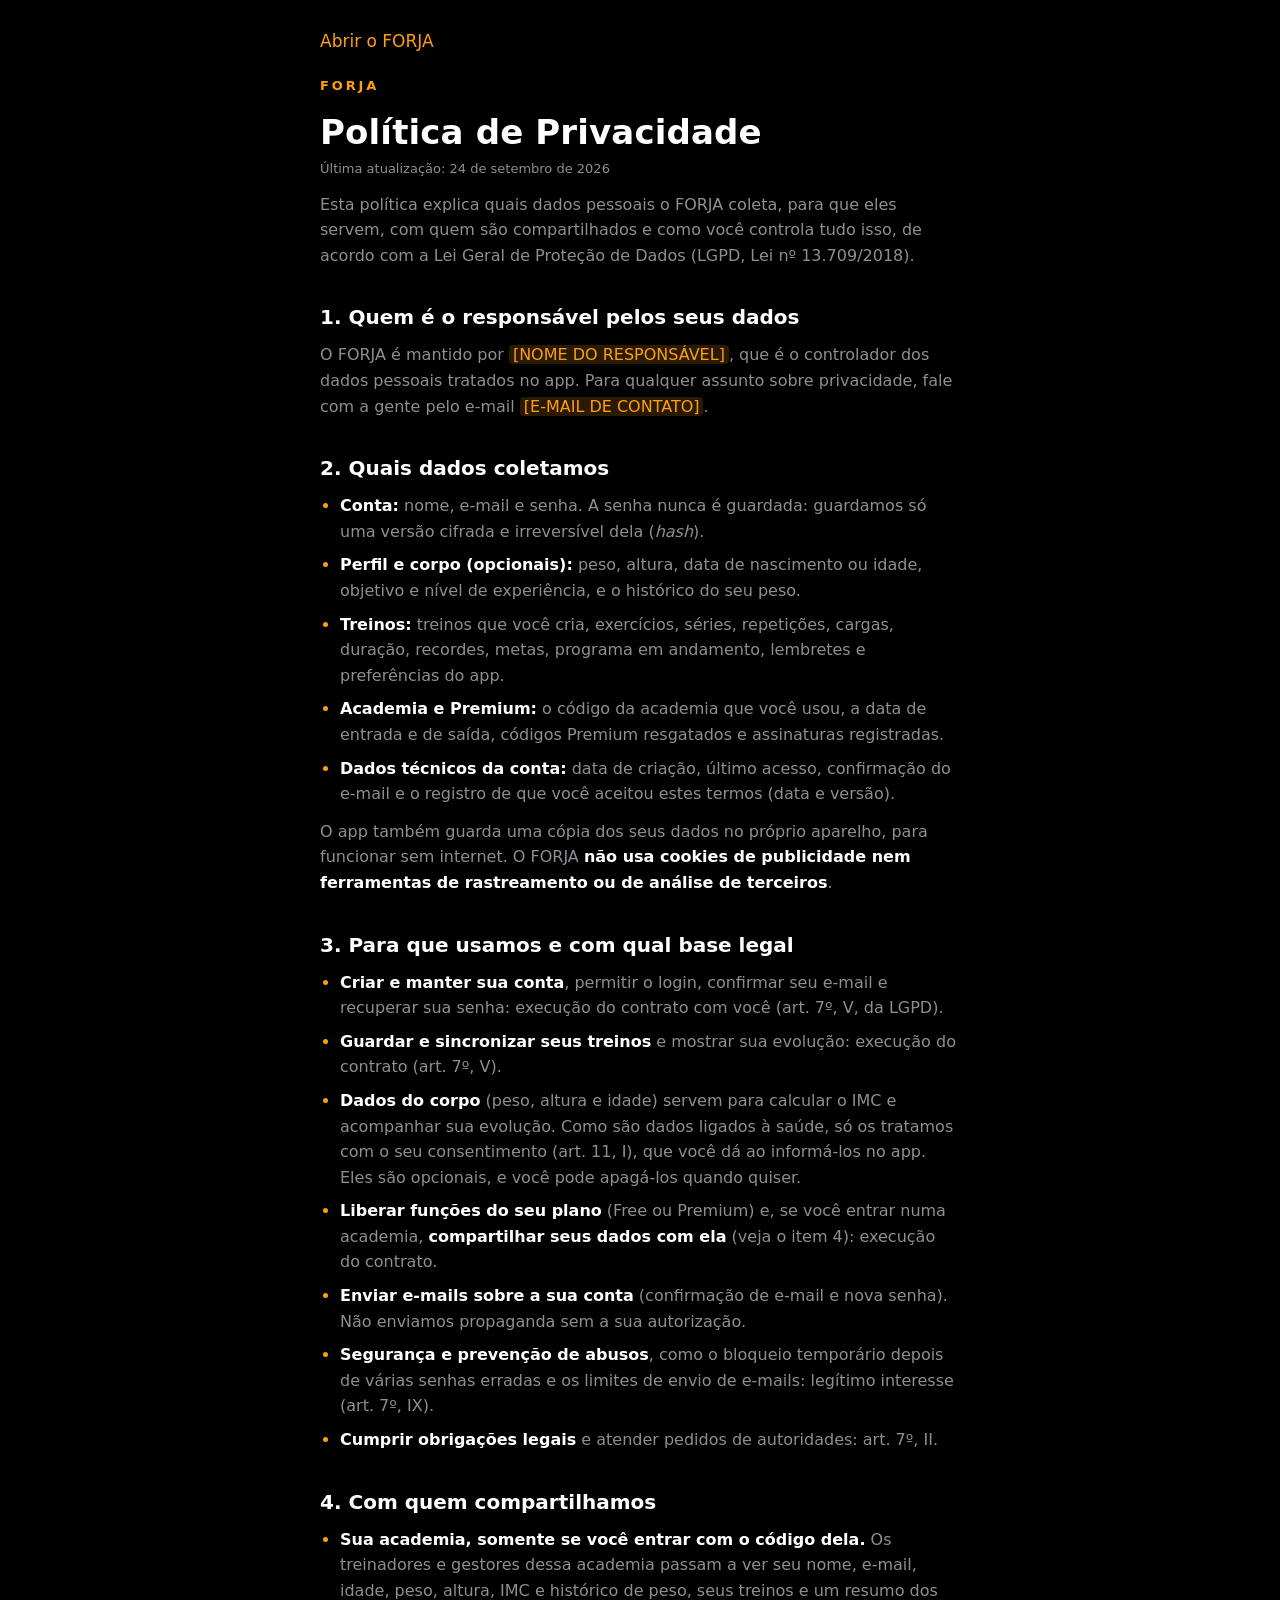
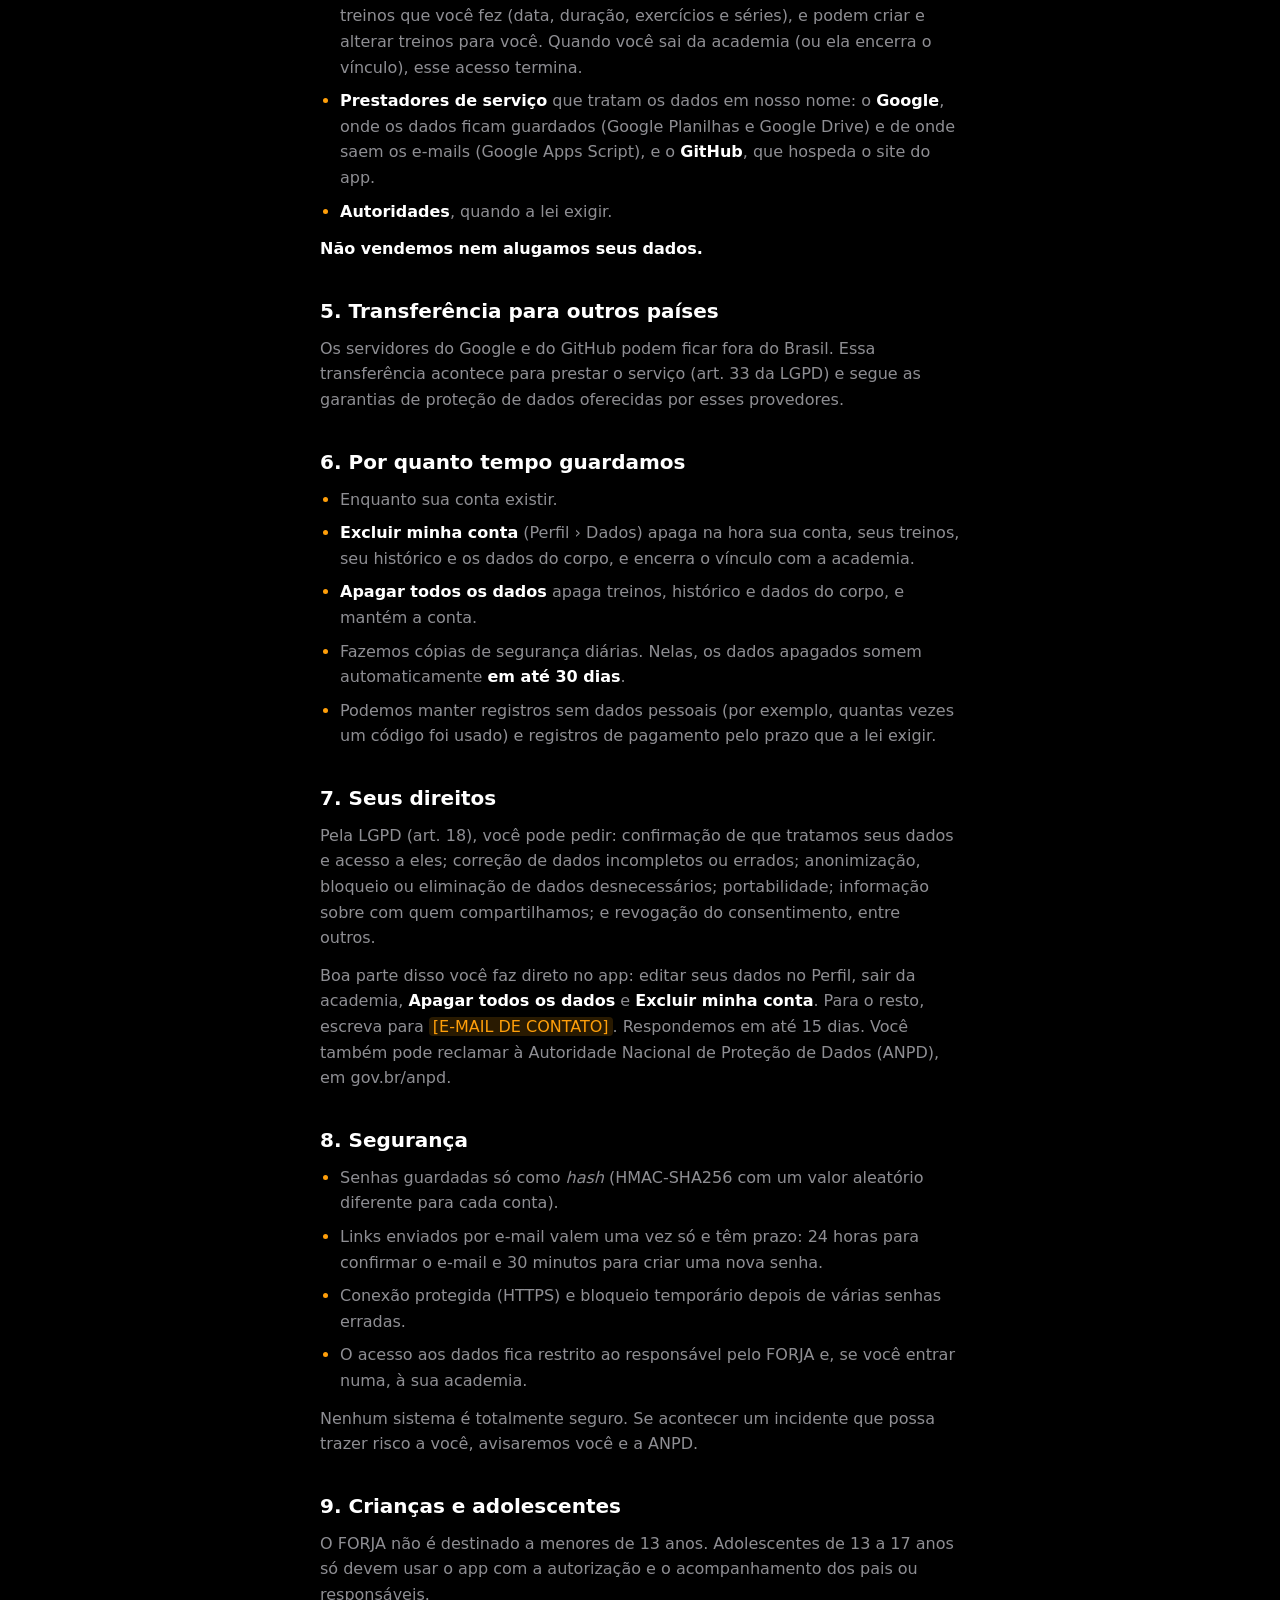
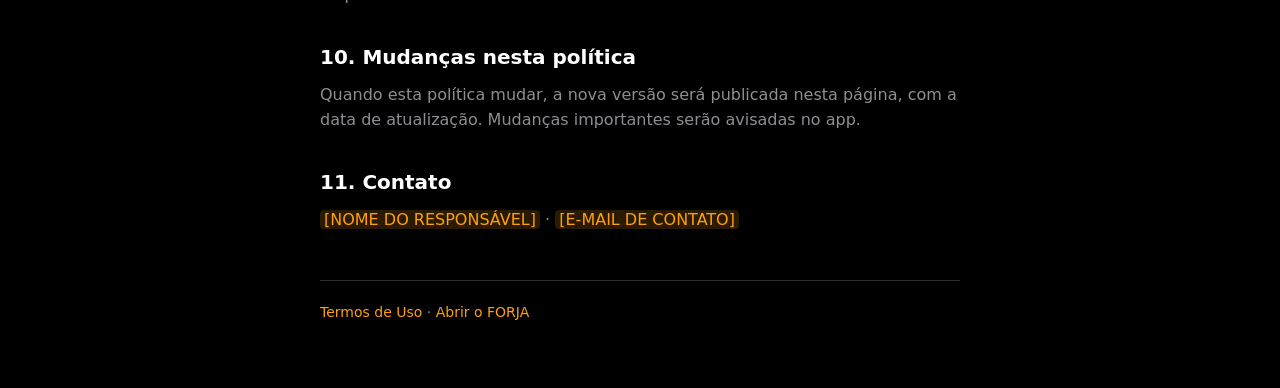
==== privacidade.html @ 76719e2d "LGPD: aceite dos termos, trocar senha, excluir conta e páginas legais Backend (Code.gs, SCHEMA_VERSI" ====
<!doctype html>
<html lang="pt-BR" data-theme="dark">
<head>
  <meta charset="utf-8">
  <meta name="viewport" content="width=device-width, initial-scale=1, viewport-fit=cover">
  <meta name="theme-color" content="#000000">
  <meta name="color-scheme" content="dark light">
  <meta name="description" content="Como o FORJA trata os seus dados pessoais.">
  <title>Política de Privacidade · FORJA</title>
  <link rel="icon" href="assets/icons/icon.svg" type="image/svg+xml">
  <!-- Mesmo tema do app (escuro, claro ou do sistema) -->
  <script>
    (function () {
      try {
        var sess = JSON.parse(localStorage.getItem('forja.session') || 'null');
        var key = sess && sess.user ? 'forja.u.' + sess.user.id + '.settings' : 'forja.settings';
        var t = (JSON.parse(localStorage.getItem(key) || '{}').theme) || 'dark';
        if (t === 'system') t = matchMedia('(prefers-color-scheme: light)').matches ? 'light' : 'dark';
        document.documentElement.setAttribute('data-theme', t);
      } catch (e) {}
    })();
  </script>
  <link rel="stylesheet" href="css/style.css?v=20260924c">
  <link rel="stylesheet" href="css/base.css?v=20260924c">
</head>
<body>
  <main class="legal">
    <a class="legal-back" href="./">Abrir o FORJA</a>
    <p class="wordmark t-accent mt-10">FORJA</p>
    <h1 class="t-large-title mt-4">Política de Privacidade</h1>
    <p class="legal-date">Última atualização: 24 de setembro de 2026</p>

    <p>Esta política explica quais dados pessoais o FORJA coleta, para que eles servem, com quem são compartilhados e como você controla tudo isso, de acordo com a Lei Geral de Proteção de Dados (LGPD, Lei nº 13.709/2018).</p>

    <h2>1. Quem é o responsável pelos seus dados</h2>
    <p>O FORJA é mantido por <mark class="legal-todo">[NOME DO RESPONSÁVEL]</mark>, que é o controlador dos dados pessoais tratados no app. Para qualquer assunto sobre privacidade, fale com a gente pelo e-mail <mark class="legal-todo">[E-MAIL DE CONTATO]</mark>.</p>

    <h2>2. Quais dados coletamos</h2>
    <ul>
      <li><b>Conta:</b> nome, e-mail e senha. A senha nunca é guardada: guardamos só uma versão cifrada e irreversível dela (<i>hash</i>).</li>
      <li><b>Perfil e corpo (opcionais):</b> peso, altura, data de nascimento ou idade, objetivo e nível de experiência, e o histórico do seu peso.</li>
      <li><b>Treinos:</b> treinos que você cria, exercícios, séries, repetições, cargas, duração, recordes, metas, programa em andamento, lembretes e preferências do app.</li>
      <li><b>Academia e Premium:</b> o código da academia que você usou, a data de entrada e de saída, códigos Premium resgatados e assinaturas registradas.</li>
      <li><b>Dados técnicos da conta:</b> data de criação, último acesso, confirmação do e-mail e o registro de que você aceitou estes termos (data e versão).</li>
    </ul>
    <p>O app também guarda uma cópia dos seus dados no próprio aparelho, para funcionar sem internet. O FORJA <b>não usa cookies de publicidade nem ferramentas de rastreamento ou de análise de terceiros</b>.</p>

    <h2>3. Para que usamos e com qual base legal</h2>
    <ul>
      <li><b>Criar e manter sua conta</b>, permitir o login, confirmar seu e-mail e recuperar sua senha: execução do contrato com você (art. 7º, V, da LGPD).</li>
      <li><b>Guardar e sincronizar seus treinos</b> e mostrar sua evolução: execução do contrato (art. 7º, V).</li>
      <li><b>Dados do corpo</b> (peso, altura e idade) servem para calcular o IMC e acompanhar sua evolução. Como são dados ligados à saúde, só os tratamos com o seu consentimento (art. 11, I), que você dá ao informá-los no app. Eles são opcionais, e você pode apagá-los quando quiser.</li>
      <li><b>Liberar funções do seu plano</b> (Free ou Premium) e, se você entrar numa academia, <b>compartilhar seus dados com ela</b> (veja o item 4): execução do contrato.</li>
      <li><b>Enviar e-mails sobre a sua conta</b> (confirmação de e-mail e nova senha). Não enviamos propaganda sem a sua autorização.</li>
      <li><b>Segurança e prevenção de abusos</b>, como o bloqueio temporário depois de várias senhas erradas e os limites de envio de e-mails: legítimo interesse (art. 7º, IX).</li>
      <li><b>Cumprir obrigações legais</b> e atender pedidos de autoridades: art. 7º, II.</li>
    </ul>

    <h2>4. Com quem compartilhamos</h2>
    <ul>
      <li><b>Sua academia, somente se você entrar com o código dela.</b> Os treinadores e gestores dessa academia passam a ver seu nome, e-mail, idade, peso, altura, IMC e histórico de peso, seus treinos e um resumo dos treinos que você fez (data, duração, exercícios e séries), e podem criar e alterar treinos para você. Quando você sai da academia (ou ela encerra o vínculo), esse acesso termina.</li>
      <li><b>Prestadores de serviço</b> que tratam os dados em nosso nome: o <b>Google</b>, onde os dados ficam guardados (Google Planilhas e Google Drive) e de onde saem os e-mails (Google Apps Script), e o <b>GitHub</b>, que hospeda o site do app.</li>
      <li><b>Autoridades</b>, quando a lei exigir.</li>
    </ul>
    <p><b>Não vendemos nem alugamos seus dados.</b></p>

    <h2>5. Transferência para outros países</h2>
    <p>Os servidores do Google e do GitHub podem ficar fora do Brasil. Essa transferência acontece para prestar o serviço (art. 33 da LGPD) e segue as garantias de proteção de dados oferecidas por esses provedores.</p>

    <h2>6. Por quanto tempo guardamos</h2>
    <ul>
      <li>Enquanto sua conta existir.</li>
      <li><b>Excluir minha conta</b> (Perfil › Dados) apaga na hora sua conta, seus treinos, seu histórico e os dados do corpo, e encerra o vínculo com a academia.</li>
      <li><b>Apagar todos os dados</b> apaga treinos, histórico e dados do corpo, e mantém a conta.</li>
      <li>Fazemos cópias de segurança diárias. Nelas, os dados apagados somem automaticamente <b>em até 30 dias</b>.</li>
      <li>Podemos manter registros sem dados pessoais (por exemplo, quantas vezes um código foi usado) e registros de pagamento pelo prazo que a lei exigir.</li>
    </ul>

    <h2>7. Seus direitos</h2>
    <p>Pela LGPD (art. 18), você pode pedir: confirmação de que tratamos seus dados e acesso a eles; correção de dados incompletos ou errados; anonimização, bloqueio ou eliminação de dados desnecessários; portabilidade; informação sobre com quem compartilhamos; e revogação do consentimento, entre outros.</p>
    <p>Boa parte disso você faz direto no app: editar seus dados no Perfil, sair da academia, <b>Apagar todos os dados</b> e <b>Excluir minha conta</b>. Para o resto, escreva para <mark class="legal-todo">[E-MAIL DE CONTATO]</mark>. Respondemos em até 15 dias. Você também pode reclamar à Autoridade Nacional de Proteção de Dados (ANPD), em gov.br/anpd.</p>

    <h2>8. Segurança</h2>
    <ul>
      <li>Senhas guardadas só como <i>hash</i> (HMAC-SHA256 com um valor aleatório diferente para cada conta).</li>
      <li>Links enviados por e-mail valem uma vez só e têm prazo: 24 horas para confirmar o e-mail e 30 minutos para criar uma nova senha.</li>
      <li>Conexão protegida (HTTPS) e bloqueio temporário depois de várias senhas erradas.</li>
      <li>O acesso aos dados fica restrito ao responsável pelo FORJA e, se você entrar numa, à sua academia.</li>
    </ul>
    <p>Nenhum sistema é totalmente seguro. Se acontecer um incidente que possa trazer risco a você, avisaremos você e a ANPD.</p>

    <h2>9. Crianças e adolescentes</h2>
    <p>O FORJA não é destinado a menores de 13 anos. Adolescentes de 13 a 17 anos só devem usar o app com a autorização e o acompanhamento dos pais ou responsáveis.</p>

    <h2>10. Mudanças nesta política</h2>
    <p>Quando esta política mudar, a nova versão será publicada nesta página, com a data de atualização. Mudanças importantes serão avisadas no app.</p>

    <h2>11. Contato</h2>
    <p><mark class="legal-todo">[NOME DO RESPONSÁVEL]</mark> · <mark class="legal-todo">[E-MAIL DE CONTATO]</mark></p>

    <p class="legal-foot"><a href="termos.html">Termos de Uso</a> · <a href="./">Abrir o FORJA</a></p>
  </main>
</body>
</html>
---- css/style.css ----
/* ==========================================================================
   FORJA — Design System
   Tokens · Tipografia · Componentes · Movimento
   ========================================================================== */

/* ---------- Tokens ---------- */
:root {
  --font: -apple-system, BlinkMacSystemFont, "SF Pro Text", "SF Pro Display", "Segoe UI Variable Text", "Segoe UI", Roboto, Inter, system-ui, sans-serif;
  --font-rounded: ui-rounded, "SF Pro Rounded", -apple-system, BlinkMacSystemFont, "Segoe UI Variable Display", "Segoe UI", Roboto, system-ui, sans-serif;

  --ease-out: cubic-bezier(.22, 1, .36, 1);
  --ease-sheet: cubic-bezier(.32, .72, 0, 1);
  --dur-1: 150ms;
  --dur-2: 200ms;
  --dur-3: 300ms;

  --r-xl: 28px;
  --r-lg: 22px;
  --r-md: 16px;
  --r-sm: 12px;

  --safe-top: env(safe-area-inset-top, 0px);
  --safe-bottom: env(safe-area-inset-bottom, 0px);
  --safe-left: env(safe-area-inset-left, 0px);
  --safe-right: env(safe-area-inset-right, 0px);

  --gutter: 20px;
  --app-w: 520px;
  --tab-h: 58px;
  --top-h: 48px;
}

:root,
[data-theme="dark"] {
  /* Cores do sistema iOS (modo escuro, fundo agrupado) */
  --bg: #000000;
  --surface: #1C1C1E;
  --surface-2: #2C2C2E;
  --surface-3: #3A3A3C;
  --text: #FFFFFF;
  --text-2: #8E8E93;
  --text-3: #48484A;
  --sep: rgba(84, 84, 88, 0.55);
  --hairline: rgba(255, 255, 255, 0.07);
  --fill: rgba(118, 118, 128, 0.24);
  --fill-2: rgba(118, 118, 128, 0.18);

  --accent: #FF9F0A;             /* systemOrange */
  --chart: #FF9F0A;
  --accent-soft: rgba(255, 159, 10, 0.16);
  --accent-glow: rgba(255, 159, 10, 0.24);
  --on-accent: #000000;

  --glass: rgba(28, 28, 30, 0.62);
  --glass-strong: rgba(36, 36, 38, 0.78);
  --glass-edge: rgba(255, 255, 255, 0.14);
  --glass-shine: rgba(255, 255, 255, 0.10);
  --sheet-bg: #1C1C1E;
  --sheet-fill: #2C2C2E;
  --backdrop: rgba(0, 0, 0, 0.48);
  --shadow-card: none;
  --shadow-float: 0 12px 36px rgba(0, 0, 0, 0.55);
  --thumb: #636366;
  --seg-thumb: #636366;

  --danger: #FF453A;
  --success: #30D158;
  --blue: #0A84FF; --green: #30D158; --red: #FF453A; --purple: #BF5AF2; --pink: #FF375F;
  --indigo: #5E5CE6; --teal: #40C8E0; --yellow: #FFD60A; --gray: #8E8E93; --orange: #FF9F0A;
  color-scheme: dark;
}

[data-theme="light"] {
  /* Cores do sistema iOS (modo claro, fundo agrupado) */
  --bg: #F2F2F7;
  --surface: #FFFFFF;
  --surface-2: #EEEEF0;
  --surface-3: #E3E3E8;
  --text: #000000;
  --text-2: #6D6D72;
  --text-3: #C4C4C7;
  --sep: rgba(60, 60, 67, 0.2);
  --hairline: rgba(0, 0, 0, 0.05);
  --fill: rgba(118, 118, 128, 0.12);
  --fill-2: rgba(118, 118, 128, 0.08);

  --accent: #BF5A00;             /* laranja do iOS, escurecido para ler bem sobre branco */
  --chart: #E06B00;
  --accent-soft: rgba(255, 149, 0, 0.13);
  --accent-glow: rgba(255, 149, 0, 0.22);
  --on-accent: #FFFFFF;

  --glass: rgba(255, 255, 255, 0.62);
  --glass-strong: rgba(255, 255, 255, 0.82);
  --glass-edge: rgba(255, 255, 255, 0.7);
  --glass-shine: rgba(255, 255, 255, 0.55);
  --sheet-bg: #F2F2F7;
  --sheet-fill: #FFFFFF;
  --backdrop: rgba(0, 0, 0, 0.22);
  --shadow-card: none;
  --shadow-float: 0 10px 30px rgba(0, 0, 0, 0.12);
  --thumb: #FFFFFF;
  --seg-thumb: #FFFFFF;

  --danger: #FF3B30;
  --success: #34C759;
  --blue: #007AFF; --green: #34C759; --red: #FF3B30; --purple: #AF52DE; --pink: #FF2D55;
  --indigo: #5856D6; --teal: #30B0C7; --yellow: #FFCC00; --gray: #8E8E93; --orange: #FF9500;
  color-scheme: light;
}

/* ---------- Base ---------- */
html {
  background: var(--bg);
  -webkit-text-size-adjust: 100%;
  text-size-adjust: 100%;
}

body {
  margin: 0;
  min-height: 100dvh;
  background: var(--bg);
  color: var(--text);
  font-family: var(--font);
  font-size: 17px;
  line-height: 1.4;
  letter-spacing: -0.01em;
  -webkit-font-smoothing: antialiased;
  -moz-osx-font-smoothing: grayscale;
  -webkit-tap-highlight-color: transparent;
  overscroll-behavior-y: none;
  transition: background-color var(--dur-3) ease, color var(--dur-3) ease;
}

::selection { background: var(--accent-soft); }

.lock-scroll { overflow: hidden; }

button { -webkit-user-select: none; user-select: none; touch-action: manipulation; }

:focus-visible { outline: 2px solid var(--accent); outline-offset: 3px; border-radius: 8px; }

.num { font-variant-numeric: tabular-nums; }

/* ---------- Tipografia ---------- */
.t-display {
  font-size: clamp(56px, 18vw, 76px);
  font-weight: 800;
  letter-spacing: -0.045em;
  line-height: 0.95;
}
.t-large-title {
  font-size: 34px;
  font-weight: 700;
  letter-spacing: -0.03em;
  line-height: 1.08;
}
.t-title {
  font-size: 28px;
  font-weight: 700;
  letter-spacing: -0.025em;
  line-height: 1.12;
}
.t-title-2 {
  font-size: 22px;
  font-weight: 600;
  letter-spacing: -0.02em;
  line-height: 1.2;
}
.t-headline { font-size: 17px; font-weight: 600; letter-spacing: -0.015em; }
.t-body { font-size: 17px; }
.t-sub { font-size: 17px; color: var(--text-2); line-height: 1.45; }
.t-callout { font-size: 15px; color: var(--text-2); line-height: 1.45; }
.t-footnote { font-size: 13px; color: var(--text-2); line-height: 1.4; }
.t-eyebrow {
  font-size: 12px;
  font-weight: 600;
  letter-spacing: 0.09em;
  text-transform: uppercase;
  color: var(--text-2);
}
.t-muted { color: var(--text-2); }
.t-faint { color: var(--text-3); }
.t-accent { color: var(--accent); }

.wordmark {
  font-weight: 800;
  letter-spacing: 0.22em;
  font-size: 13px;
}

/* ---------- Layout do app ---------- */
.app {
  position: relative;
  max-width: var(--app-w);
  margin: 0 auto;
  min-height: 100dvh;
}

/* clip (e não hidden): corta o deslize lateral das transições sem quebrar a navbar sticky */
.view { outline: none; overflow-x: clip; }

.page {
  padding: calc(var(--safe-top) + 20px) calc(var(--gutter) + var(--safe-right))
           calc(var(--tab-h) + var(--safe-bottom) + 48px) calc(var(--gutter) + var(--safe-left));
}

.page-header {
  display: flex;
  align-items: flex-end;
  justify-content: space-between;
  gap: 16px;
  padding-top: 28px;
}
.page-header .icon-btn { margin-bottom: 2px; flex: none; }

.section { margin-top: 48px; }

.chips { display: flex; flex-wrap: wrap; gap: 8px; }
.chip {
  display: inline-flex;
  align-items: center;
  height: 36px;
  padding: 0 16px;
  border-radius: 9999px;
  background: var(--surface-2);
  color: var(--text);
  font-size: 15px;
  font-weight: 500;
}

.workout-swatch {
  flex: none;
  width: 10px; height: 10px;
  border-radius: 50%;
  background: var(--tint);
  box-shadow: 0 0 12px color-mix(in srgb, var(--tint) 60%, transparent);
}

.metrics-empty .metric-value { color: var(--text-3); }
.section-head {
  display: flex;
  align-items: baseline;
  justify-content: space-between;
  margin-bottom: 14px;
}

/* ---------- Top bar (título compacto ao rolar) ---------- */
.topbar {
  position: fixed;
  top: 0;
  left: 50%;
  z-index: 30;
  width: 100%;
  max-width: var(--app-w);
  height: calc(var(--top-h) + var(--safe-top));
  padding-top: var(--safe-top);
  transform: translateX(-50%);
  display: flex;
  align-items: center;
  justify-content: center;
  background: var(--glass);
  -webkit-backdrop-filter: saturate(180%) blur(20px);
  backdrop-filter: saturate(180%) blur(20px);
  border-bottom: 0.5px solid var(--sep);
  opacity: 0;
  pointer-events: none;
  transition: opacity var(--dur-2) var(--ease-out);
}
.topbar.is-visible { opacity: 1; pointer-events: auto; }
.topbar-title {
  font-size: 17px;
  font-weight: 600;
  letter-spacing: -0.015em;
  transform: translateY(4px);
  transition: transform var(--dur-3) var(--ease-out);
}
.topbar.is-visible .topbar-title { transform: none; }

/* ---------- Tab bar ---------- */
.tabbar {
  position: fixed;
  bottom: 0;
  left: 50%;
  z-index: 40;
  width: 100%;
  max-width: var(--app-w);
  transform: translateX(-50%);
  display: grid;
  grid-template-columns: repeat(5, 1fr);
  padding: 0 calc(6px + var(--safe-right)) var(--safe-bottom) calc(6px + var(--safe-left));
  background: var(--glass);
  -webkit-backdrop-filter: saturate(180%) blur(20px);
  backdrop-filter: saturate(180%) blur(20px);
  border-top: 0.5px solid var(--sep);
  transition: transform var(--dur-3) var(--ease-out), opacity var(--dur-2) ease;
}
.tabbar.is-hidden { transform: translate(-50%, 110%); opacity: 0; }

.tab {
  height: var(--tab-h);
  display: flex;
  flex-direction: column;
  align-items: center;
  justify-content: center;
  gap: 4px;
  color: var(--text-2);
  font-size: 10px;
  font-weight: 500;
  letter-spacing: 0.01em;
  transition: color var(--dur-2) ease;
}
.tab svg { transition: transform var(--dur-1) var(--ease-out); }
.tab:active svg { transform: scale(0.88); }
.tab[aria-current="page"] { color: var(--text); }
.tab[aria-current="page"] svg { stroke-width: 2; }

/* ---------- Home ---------- */
.home-top {
  display: flex;
  align-items: center;
  justify-content: space-between;
  height: 32px;
}
.home-hello { margin-top: 40px; }

/* ---------- Perfil ---------- */
.profile-id {
  display: flex;
  align-items: center;
  gap: 18px;
  width: 100%;
  margin-top: 28px;
  padding: 4px 0;
  text-align: left;
  color: var(--text);
}

/* ---------- Superfícies ---------- */
.card {
  background: var(--surface);
  border-radius: var(--r-lg);
  box-shadow: var(--shadow-card);
  padding: 22px;
  position: relative;
}
[data-theme="dark"] .card { box-shadow: 0 0 0 0.5px var(--hairline), var(--shadow-card); }

.pressable {
  cursor: pointer;
  transition: transform var(--dur-1) var(--ease-out), background-color var(--dur-2) ease, opacity var(--dur-1) ease;
}
.pressable:active { transform: scale(0.975); }

/* Hero — o elemento dominante da Home */
.hero {
  --tint: var(--accent);
  position: relative;
  overflow: hidden;
  isolation: isolate;
  border-radius: var(--r-xl);
  background: var(--surface);
  padding: 30px 26px 26px;
  min-height: 300px;
  display: flex;
  flex-direction: column;
}
[data-theme="dark"] .hero { box-shadow: 0 0 0 0.5px var(--hairline), var(--shadow-card); }
[data-theme="light"] .hero { box-shadow: var(--shadow-card); }

.hero::before {
  content: "";
  position: absolute;
  z-index: -1;
  top: -45%;
  right: -35%;
  width: 115%;
  aspect-ratio: 1;
  border-radius: 50%;
  background: radial-gradient(closest-side, color-mix(in srgb, var(--tint) 30%, transparent), transparent);
  opacity: 0.9;
  animation: glow 9s ease-in-out infinite alternate;
}
[data-theme="light"] .hero::before { opacity: 0.55; }

.hero::after {
  content: "";
  position: absolute;
  z-index: -1;
  inset: 0;
  opacity: 0.07;
  mix-blend-mode: overlay;
  pointer-events: none;
  background-image: url("data:image/svg+xml,%3Csvg xmlns='http://www.w3.org/2000/svg' width='160' height='160'%3E%3Cfilter id='n'%3E%3CfeTurbulence type='fractalNoise' baseFrequency='.85' numOctaves='2' stitchTiles='stitch'/%3E%3C/filter%3E%3Crect width='100%25' height='100%25' filter='url(%23n)'/%3E%3C/svg%3E");
}

@keyframes glow {
  from { transform: translate3d(0, 0, 0) scale(1); }
  to   { transform: translate3d(-6%, 5%, 0) scale(1.08); }
}

.hero-name {
  font-size: clamp(40px, 12vw, 52px);
  font-weight: 700;
  letter-spacing: -0.04em;
  line-height: 0.98;
}
.hero-meta { margin-top: 12px; font-size: 19px; font-weight: 500; letter-spacing: -0.015em; }
.hero-foot { margin-top: auto; padding-top: 36px; display: flex; align-items: center; justify-content: space-between; gap: 16px; }

.hero-icon {
  width: 52px; height: 52px;
  border-radius: 16px;
  display: grid; place-items: center;
  background: var(--accent-soft);
  color: var(--accent);
  margin-bottom: 28px;
}

/* Estatísticas grandes, com respiro */
.stats {
  display: grid;
  grid-template-columns: repeat(3, minmax(0, 1fr));
  gap: 12px;
}
.stat { display: flex; flex-direction: column; gap: 6px; min-width: 0; }
.stat-value {
  font-size: 30px;
  font-weight: 700;
  letter-spacing: -0.035em;
  line-height: 1;
  font-variant-numeric: tabular-nums;
  white-space: nowrap;
}
.stat-value small { font-size: 0.55em; font-weight: 600; letter-spacing: -0.01em; color: var(--text-2); margin-left: 2px; }
.stat-label { font-size: 12px; font-weight: 600; letter-spacing: 0.08em; text-transform: uppercase; color: var(--text-2); }
.stats.is-empty .stat-value { color: var(--text-3); }

/* Estatística grande isolada (Evolução) */
.metric { padding: 22px 0; border-top: 0.5px solid var(--sep); }
.metric:first-child { border-top: 0; padding-top: 0; }
.metric-value {
  font-size: 48px;
  font-weight: 700;
  letter-spacing: -0.045em;
  line-height: 1;
  font-variant-numeric: tabular-nums;
  margin-top: 10px;
}
.metric-value small { font-size: 0.42em; font-weight: 600; color: var(--text-2); letter-spacing: -0.01em; margin-left: 4px; }

/* ---------- Botões ---------- */
.btn {
  display: inline-flex;
  align-items: center;
  justify-content: center;
  gap: 8px;
  height: 52px;
  padding: 0 26px;
  border-radius: 9999px;
  font-size: 17px;
  font-weight: 600;
  letter-spacing: -0.015em;
  white-space: nowrap;
  cursor: pointer;
  transition: transform var(--dur-1) var(--ease-out), opacity var(--dur-2) ease, background-color var(--dur-2) ease, color var(--dur-2) ease;
}
.btn:active { transform: scale(0.965); }
.btn:disabled, .btn[aria-disabled="true"] { opacity: 0.32; pointer-events: none; }
.btn-primary { background: var(--accent); color: var(--on-accent); }
.btn-primary:active { opacity: 0.88; }
.btn-secondary { background: var(--surface-2); color: var(--text); }
.btn-ghost { background: transparent; color: var(--text); padding: 0 16px; }
.btn-ghost.is-muted { color: var(--text-2); }
.btn-danger { background: color-mix(in srgb, var(--danger) 14%, transparent); color: var(--danger); }
.btn-block { width: 100%; }
.btn-sm { height: 40px; padding: 0 18px; font-size: 15px; }

.icon-btn {
  width: 40px; height: 40px;
  display: inline-grid; place-items: center;
  border-radius: 50%;
  background: var(--surface-2);
  color: var(--text);
  cursor: pointer;
  transition: transform var(--dur-1) var(--ease-out), background-color var(--dur-2) ease;
}
.icon-btn:active { transform: scale(0.9); }
.icon-btn.is-plain { background: transparent; }

/* ---------- Listas agrupadas ---------- */
.group {
  background: var(--surface);
  border-radius: var(--r-lg);
  overflow: hidden;
}
[data-theme="dark"] .group { box-shadow: 0 0 0 0.5px var(--hairline); }
[data-theme="light"] .group { box-shadow: 0 1px 2px rgba(0, 0, 0, 0.03); }

.group-label { margin: 0 4px 10px; }
.group-note { margin: 10px 4px 0; }

.row {
  position: relative;
  display: flex;
  align-items: center;
  gap: 14px;
  width: 100%;
  min-height: 56px;
  padding: 12px 18px;
  text-align: left;
  color: var(--text);
  background: transparent;
  transition: background-color var(--dur-1) ease;
}
button.row, a.row, .row.is-tappable { cursor: pointer; }
button.row:active, a.row:active, .row.is-tappable:active { background: var(--surface-2); }
.row + .row::before {
  content: "";
  position: absolute;
  top: 0;
  left: 18px;
  right: 0;
  height: 0.5px;
  background: var(--sep);
}
.row-main { flex: 1; min-width: 0; }
.row-title { font-size: 17px; letter-spacing: -0.015em; }
.row-sub { font-size: 13px; color: var(--text-2); margin-top: 2px; }
.row-value { color: var(--text-2); font-size: 17px; font-variant-numeric: tabular-nums; white-space: nowrap; }
.row-chevron { color: var(--text-3); flex: none; }
.row-icon { flex: none; display: grid; place-items: center; width: 24px; color: var(--text-2); }
.row.is-danger .row-title, .row.is-danger .row-icon { color: var(--danger); }
.row-control { flex: none; width: 216px; }
.row-control.is-narrow { width: 112px; }
.group.has-icons .row + .row::before { left: 56px; }

/* ---------- Campos ---------- */
.field {
  display: block;
  width: 100%;
  height: 56px;
  padding: 0 18px;
  border-radius: var(--r-md);
  background: var(--surface-2);
  color: var(--text);
  font-size: 17px;
  letter-spacing: -0.015em;
  border: 1px solid transparent;
  outline: none;
  -webkit-appearance: none;
  appearance: none;
  transition: border-color var(--dur-2) ease, box-shadow var(--dur-2) ease, background-color var(--dur-2) ease;
}
.field::placeholder { color: var(--text-3); }
.field:focus { border-color: color-mix(in srgb, var(--accent) 55%, transparent); box-shadow: 0 0 0 4px var(--accent-soft); }
.field.is-invalid { border-color: color-mix(in srgb, var(--danger) 60%, transparent); box-shadow: 0 0 0 4px color-mix(in srgb, var(--danger) 12%, transparent); }

.field-wrap { position: relative; }
.field-suffix {
  position: absolute; right: 18px; top: 50%;
  transform: translateY(-50%);
  color: var(--text-2);
  font-size: 17px;
  pointer-events: none;
}
.field-error { min-height: 20px; margin-top: 8px; font-size: 13px; color: var(--danger); }

/* ---------- Controle segmentado ---------- */
.segmented {
  --count: 2;
  --index: 0;
  position: relative;
  display: grid;
  grid-template-columns: repeat(var(--count), minmax(0, 1fr));
  padding: 3px;
  border-radius: 12px;
  background: var(--surface-2);
  isolation: isolate;
}
.segmented-thumb {
  position: absolute;
  z-index: -1;
  top: 3px; bottom: 3px; left: 3px;
  width: calc((100% - 6px) / var(--count));
  border-radius: 9px;
  background: var(--seg-thumb);
  box-shadow: 0 3px 8px rgba(0, 0, 0, 0.12), 0 0 0 0.5px rgba(0, 0, 0, 0.04);
  transform: translateX(calc(var(--index) * 100%));
  transition: transform var(--dur-3) var(--ease-out);
}
.segmented button {
  height: 34px;
  font-size: 14px;
  font-weight: 500;
  color: var(--text-2);
  border-radius: 9px;
  transition: color var(--dur-2) ease;
}
.segmented button[aria-checked="true"] { color: var(--text); font-weight: 600; }

/* ---------- Toggle ---------- */
.toggle {
  position: relative;
  flex: none;
  width: 51px;
  height: 31px;
  border-radius: 9999px;
  background: var(--surface-3);
  cursor: pointer;
  transition: background-color var(--dur-2) ease;
}
.toggle::after {
  content: "";
  position: absolute;
  top: 2px; left: 2px;
  width: 27px; height: 27px;
  border-radius: 50%;
  background: #fff;
  box-shadow: 0 3px 8px rgba(0, 0, 0, 0.15), 0 1px 1px rgba(0, 0, 0, 0.16);
  transition: transform var(--dur-2) var(--ease-out), width var(--dur-1) ease;
}
.toggle:active::after { width: 32px; }
.toggle[aria-checked="true"] { background: var(--accent); }
.toggle[aria-checked="true"]::after { transform: translateX(20px); }
.toggle[aria-checked="true"]:active::after { transform: translateX(15px); }

/* ---------- Opções selecionáveis ---------- */
.option {
  display: flex;
  align-items: center;
  justify-content: space-between;
  gap: 12px;
  width: 100%;
  min-height: 60px;
  padding: 0 20px;
  border-radius: var(--r-md);
  background: var(--surface-2);
  color: var(--text);
  font-size: 17px;
  font-weight: 500;
  letter-spacing: -0.015em;
  text-align: left;
  cursor: pointer;
  box-shadow: inset 0 0 0 1.5px transparent;
  transition: transform var(--dur-1) var(--ease-out), box-shadow var(--dur-2) ease, background-color var(--dur-2) ease;
}
.option:active { transform: scale(0.98); }
.option + .option { margin-top: 10px; }
.option .option-check {
  width: 24px; height: 24px;
  border-radius: 50%;
  display: grid; place-items: center;
  color: var(--on-accent);
  background: transparent;
  box-shadow: inset 0 0 0 1.5px var(--text-3);
  transition: background-color var(--dur-2) ease, box-shadow var(--dur-2) ease;
}
.option .option-check svg { opacity: 0; transform: scale(0.6); transition: opacity var(--dur-2) ease, transform var(--dur-2) var(--ease-out); }
.option[aria-checked="true"] { box-shadow: inset 0 0 0 1.5px var(--accent); background: var(--accent-soft); }
.option[aria-checked="true"] .option-check { background: var(--accent); box-shadow: none; }
.option[aria-checked="true"] .option-check svg { opacity: 1; transform: none; }

/* ---------- Estado vazio ---------- */
.empty {
  display: flex;
  flex-direction: column;
  align-items: flex-start;
  padding: 36px 26px 28px;
  border-radius: var(--r-xl);
  background: var(--surface);
}
[data-theme="dark"] .empty { box-shadow: 0 0 0 0.5px var(--hairline); }
.empty-icon {
  width: 52px; height: 52px;
  border-radius: 16px;
  display: grid; place-items: center;
  background: var(--surface-2);
  color: var(--text-2);
  margin-bottom: 24px;
}
.empty-title { font-size: 13px; font-weight: 700; letter-spacing: 0.09em; text-transform: uppercase; }
.empty-text { margin-top: 10px; font-size: 17px; color: var(--text-2); line-height: 1.45; max-width: 30ch; }
.empty .btn { margin-top: 28px; }

/* ---------- Bottom sheet ---------- */
.sheet-backdrop {
  position: fixed;
  inset: 0;
  z-index: 60;
  background: var(--backdrop);
  -webkit-backdrop-filter: blur(2px);
  backdrop-filter: blur(2px);
  opacity: 0;
  transition: opacity var(--dur-3) ease;
}
.sheet-backdrop.is-open { opacity: 1; }

.sheet {
  position: fixed;
  z-index: 61;
  left: 50%;
  bottom: 0;
  width: 100%;
  max-width: var(--app-w);
  max-height: calc(100dvh - var(--safe-top) - 24px);
  display: flex;
  flex-direction: column;
  border-radius: var(--r-xl) var(--r-xl) 0 0;
  background: var(--sheet-bg);
  -webkit-backdrop-filter: saturate(180%) blur(30px);
  backdrop-filter: saturate(180%) blur(30px);
  box-shadow: 0 -0.5px 0 var(--sep), 0 -20px 40px rgba(0, 0, 0, 0.25);
  transform: translate(-50%, 105%);
  transition: transform var(--dur-3) var(--ease-sheet);
  will-change: transform;
}
.sheet.is-open { transform: translate(-50%, 0); }
.sheet .option:not([aria-checked="true"]), .sheet .field { background: var(--sheet-fill); }
.sheet.is-dragging { transition: none; }

.sheet-grab {
  flex: none;
  padding: 8px var(--gutter) 0;
  touch-action: none;
  cursor: grab;
}
.sheet-handle {
  width: 36px; height: 5px;
  margin: 0 auto 14px;
  border-radius: 9999px;
  background: var(--text-3);
  opacity: 0.6;
}
.sheet-header { display: flex; align-items: center; justify-content: space-between; gap: 12px; min-height: 40px; }
.sheet-title { font-size: 22px; font-weight: 700; letter-spacing: -0.025em; }
.sheet-subtitle { margin-top: 4px; font-size: 15px; color: var(--text-2); }
.sheet-body {
  overflow-y: auto;
  overscroll-behavior: contain;
  padding: 20px var(--gutter) calc(var(--safe-bottom) + 24px);
}
.sheet-actions { display: grid; gap: 10px; margin-top: 24px; }

/* ---------- Toast ---------- */
.toast-host {
  position: fixed;
  z-index: 80;
  left: 50%;
  bottom: calc(var(--tab-h) + var(--safe-bottom) + 14px);
  transform: translateX(-50%);
  width: calc(100% - 32px);
  max-width: 420px;
  pointer-events: none;
  display: flex;
  flex-direction: column;
  align-items: center;
  gap: 8px;
}
.toast-host.is-raised { bottom: calc(var(--safe-bottom) + 20px); }
.toast-host.is-top { top: calc(var(--safe-top) + 12px); bottom: auto; }
.toast {
  pointer-events: auto;
  display: flex;
  align-items: center;
  gap: 14px;
  padding: 12px 12px 12px 18px;
  min-height: 48px;
  border-radius: 9999px;
  background: var(--glass);
  -webkit-backdrop-filter: saturate(180%) blur(24px);
  backdrop-filter: saturate(180%) blur(24px);
  box-shadow: 0 0 0 0.5px var(--sep), var(--shadow-float);
  font-size: 15px;
  font-weight: 500;
  opacity: 0;
  transform: translateY(12px) scale(0.98);
  transition: opacity var(--dur-2) ease, transform var(--dur-3) var(--ease-out);
}
.toast.is-in { opacity: 1; transform: none; }
.toast-host.is-top .toast:not(.is-in) { transform: translateY(-12px) scale(0.98); }
.toast-icon { color: var(--accent); display: grid; }
.toast-action { margin-left: auto; padding: 6px 12px; border-radius: 9999px; color: var(--accent); font-weight: 600; }

/* ---------- Onboarding ---------- */
.onboarding {
  position: fixed;
  inset: 0;
  z-index: 50;
  height: var(--vvh, 100dvh);
  background: var(--bg);
  overflow: hidden;
}
.onboarding::before {
  content: "";
  position: absolute;
  top: -30%;
  left: 50%;
  width: 140%;
  aspect-ratio: 1;
  transform: translateX(-50%);
  border-radius: 50%;
  background: radial-gradient(closest-side, var(--accent-glow), transparent 70%);
  opacity: 0.55;
  pointer-events: none;
  transition: opacity 600ms ease;
}
.onboarding[data-step="welcome"]::before,
.onboarding[data-step="done"]::before { opacity: 1; }

.ob-frame {
  position: relative;
  height: 100%;
  max-width: 480px;
  margin: 0 auto;
  display: flex;
  flex-direction: column;
  padding: calc(var(--safe-top) + 12px) calc(var(--gutter) + var(--safe-right)) calc(var(--safe-bottom) + 20px) calc(var(--gutter) + var(--safe-left));
}
.ob-nav { height: 44px; display: flex; align-items: center; justify-content: space-between; gap: 16px; flex: none; }
.ob-progress { flex: 1; height: 3px; border-radius: 9999px; background: var(--surface-2); overflow: hidden; }
.ob-progress span { display: block; height: 100%; background: var(--accent); border-radius: inherit; transition: width 400ms var(--ease-out); }
.ob-step { flex: 1; min-height: 0; display: flex; flex-direction: column; overflow-y: auto; overflow-x: hidden; }
.ob-content { padding-top: clamp(16px, 7vh, 72px); }
.ob-foot { flex: none; display: grid; gap: 6px; margin-top: auto; padding-top: 16px; }

.ob-input {
  width: 100%;
  background: transparent;
  border: 0;
  outline: none;
  color: var(--text);
  font-size: 32px;
  font-weight: 600;
  letter-spacing: -0.03em;
  padding: 6px 0 12px;
  border-bottom: 1.5px solid var(--sep);
  border-radius: 0;
  caret-color: var(--accent);
  transition: border-color var(--dur-2) ease;
}
.ob-input::placeholder { color: var(--text-3); }
.ob-input:focus { border-bottom-color: var(--accent); }
.ob-input-wrap {
  position: relative;
  display: flex;
  align-items: baseline;
  gap: 8px;
  border-bottom: 1.5px solid var(--sep);
  transition: border-color var(--dur-2) ease;
  cursor: text;
}
.ob-input-wrap:focus-within { border-bottom-color: var(--accent); }
.ob-input-wrap .ob-input { border-bottom: 0; width: 4ch; max-width: 100%; }
.ob-input-wrap .ob-unit { font-size: 22px; font-weight: 600; color: var(--text-2); flex: none; }

.ob-check {
  width: 88px; height: 88px;
  border-radius: 50%;
  display: grid; place-items: center;
  background: var(--accent-soft);
  color: var(--accent);
  margin-bottom: 36px;
}
.ob-check path {
  stroke-dasharray: 30;
  stroke-dashoffset: 30;
  animation: draw 500ms var(--ease-out) 200ms forwards;
}
@keyframes draw { to { stroke-dashoffset: 0; } }

/* ---------- Navbar das telas internas ---------- */
.navbar {
  position: sticky;
  top: 0;
  z-index: 30;
  display: grid;
  grid-template-columns: 1fr auto 1fr;
  align-items: center;
  gap: 8px;
  height: calc(var(--top-h) + var(--safe-top));
  padding: var(--safe-top) calc(12px + var(--safe-right)) 0 calc(6px + var(--safe-left));
  border-bottom: 0.5px solid transparent;
  transition: background-color var(--dur-2) ease, border-color var(--dur-2) ease;
}
.navbar.is-scrolled {
  background: var(--glass);
  -webkit-backdrop-filter: saturate(180%) blur(20px);
  backdrop-filter: saturate(180%) blur(20px);
  border-bottom-color: var(--sep);
}
.nav-back {
  justify-self: start;
  display: inline-flex;
  align-items: center;
  gap: 0;
  height: 44px;
  padding: 0 8px 0 0;
  color: var(--accent);
  font-size: 17px;
  letter-spacing: -0.015em;
  transition: opacity var(--dur-1) ease;
}
.nav-back:active { opacity: 0.5; }
.navbar-title {
  max-width: 52vw;
  font-size: 17px;
  font-weight: 600;
  letter-spacing: -0.015em;
  white-space: nowrap;
  overflow: hidden;
  text-overflow: ellipsis;
  opacity: 0;
  transform: translateY(4px);
  transition: opacity var(--dur-2) ease, transform var(--dur-3) var(--ease-out);
}
.navbar.is-scrolled .navbar-title { opacity: 1; transform: none; }
.navbar-actions { justify-self: end; display: flex; gap: 8px; }
.page.has-navbar { padding-top: 4px; }

.text-btn {
  height: 36px;
  padding: 0 4px;
  color: var(--accent);
  font-size: 17px;
  font-weight: 500;
  letter-spacing: -0.015em;
  transition: opacity var(--dur-1) ease;
}
.text-btn:active { opacity: 0.5; }

.badge {
  display: inline-flex;
  align-items: center;
  height: 22px;
  padding: 0 9px;
  margin-bottom: 12px;
  border-radius: 9999px;
  background: var(--accent-soft);
  color: var(--accent);
  font-size: 11px;
  font-weight: 700;
  letter-spacing: 0.08em;
  text-transform: uppercase;
}
.tag {
  display: inline-block;
  margin-left: 8px;
  padding: 1px 7px;
  border-radius: 6px;
  background: var(--surface-2);
  color: var(--text-2);
  font-size: 11px;
  font-weight: 600;
  letter-spacing: 0.02em;
  vertical-align: 2px;
}

/* ---------- Lista de treinos ---------- */
.workout-list { display: grid; gap: 12px; }
.workout-card {
  --tint: var(--accent);
  position: relative;
  overflow: hidden;
  isolation: isolate;
  display: flex;
  align-items: center;
  gap: 12px;
  border-radius: var(--r-lg);
  background: var(--surface);
  transition: transform var(--dur-1) var(--ease-out), box-shadow var(--dur-2) ease;
}
[data-theme="dark"] .workout-card { box-shadow: 0 0 0 0.5px var(--hairline); }
[data-theme="light"] .workout-card { box-shadow: 0 1px 2px rgba(0, 0, 0, 0.04); }
.workout-card::before {
  content: "";
  position: absolute;
  z-index: -1;
  top: -60%;
  right: -20%;
  width: 60%;
  aspect-ratio: 1;
  border-radius: 50%;
  background: radial-gradient(closest-side, color-mix(in srgb, var(--tint) 16%, transparent), transparent);
  pointer-events: none;
}
.workout-card:has(.workout-card-main:active) { transform: scale(0.98); }
.workout-card-main {
  flex: 1;
  min-width: 0;
  display: flex;
  flex-direction: column;
  align-items: flex-start;
  padding: 22px 0 22px 22px;
  text-align: left;
  color: var(--text);
}
.workout-card-name {
  display: flex;
  align-items: center;
  gap: 10px;
  font-size: 24px;
  font-weight: 700;
  letter-spacing: -0.03em;
  line-height: 1.1;
}
.workout-card-name::before {
  content: "";
  flex: none;
  width: 9px; height: 9px;
  border-radius: 50%;
  background: var(--tint);
  box-shadow: 0 0 12px color-mix(in srgb, var(--tint) 70%, transparent);
}
.workout-card-meta { margin-top: 8px; font-size: 16px; font-weight: 500; letter-spacing: -0.015em; }
.workout-card-count { margin-top: 3px; font-size: 14px; color: var(--text-2); }
.workout-card-chevron { flex: none; padding-right: 18px; color: var(--text-3); }

/* ---------- Organizar (reordenar) ---------- */
.order-controls { flex: none; display: flex; align-items: center; gap: 2px; padding-right: 4px; }
.order-arrows { display: flex; flex-direction: column; gap: 2px; }
.order-btn {
  width: 32px; height: 24px;
  display: grid; place-items: center;
  border-radius: 8px;
  color: var(--text-2);
  background: var(--surface-2);
  transition: transform var(--dur-1) var(--ease-out), opacity var(--dur-2) ease;
}
.order-btn:active { transform: scale(0.88); }
.order-btn:disabled { opacity: 0.25; }
.drag-handle {
  width: 40px; height: 44px;
  display: grid; place-items: center;
  color: var(--text-3);
  cursor: grab;
  touch-action: none;
}
[data-sort-item] { position: relative; }
.is-sorting [data-sort-item] { transition: transform var(--dur-2) var(--ease-out); }
.is-sorting [data-sort-item].is-dragging {
  z-index: 5;
  transition: none;
  cursor: grabbing;
  background: var(--surface-2);
  box-shadow: var(--shadow-float);
}
.is-organizing .workout-card-main { padding-right: 8px; }

/* ---------- Detalhe do treino ---------- */
.detail-head { --tint: var(--accent); padding-top: 8px; }
.detail-head .workout-swatch { display: block; width: 12px; height: 12px; }

.item-list { counter-reset: none; }
.item-row { gap: 12px; padding-top: 0; padding-bottom: 0; min-height: 68px; }
.item-row + .item-row::before { left: 52px; }
.item-index {
  flex: none;
  width: 26px; height: 26px;
  display: grid; place-items: center;
  border-radius: 50%;
  background: var(--surface-2);
  color: var(--text-2);
  font-size: 13px;
  font-weight: 600;
}
.item-main { padding: 12px 0; text-align: left; color: var(--text); }
.clamp-2 { display: -webkit-box; -webkit-line-clamp: 2; -webkit-box-orient: vertical; overflow: hidden; line-height: 1.25; overflow-wrap: normal; hyphens: auto; }
button.item-main:active { opacity: 0.6; }
.item-scheme { flex: none; color: var(--text-2); font-size: 16px; font-weight: 500; letter-spacing: -0.01em; }
.remove-btn {
  flex: none;
  width: 26px; height: 26px;
  display: grid; place-items: center;
  border-radius: 50%;
  background: var(--danger);
  color: #fff;
  transition: transform var(--dur-1) var(--ease-out);
}
.remove-btn:active { transform: scale(0.85); }

.scheme-preview {
  font-size: 56px;
  font-weight: 700;
  letter-spacing: -0.045em;
  line-height: 1;
  text-align: center;
  padding: 12px 0 4px;
}

/* ---------- Stepper ---------- */
.stepper { display: flex; align-items: center; gap: 6px; flex: none; }
.stepper-btn {
  width: 36px; height: 36px;
  display: grid; place-items: center;
  border-radius: 50%;
  background: var(--sheet-fill, var(--surface-2));
  color: var(--text);
  transition: transform var(--dur-1) var(--ease-out), opacity var(--dur-2) ease;
}
.group .stepper-btn { background: var(--surface-2); }
.stepper-btn:active { transform: scale(0.88); }
.stepper-btn:disabled { opacity: 0.25; }
.stepper-value { min-width: 36px; text-align: center; font-size: 19px; font-weight: 600; letter-spacing: -0.02em; }
.stepper-value.tick { animation: tick 220ms var(--ease-out); }
@keyframes tick { from { transform: scale(1.18); color: var(--accent); } to { transform: none; } }

/* ---------- Busca e filtros ---------- */
.search {
  display: flex;
  align-items: center;
  gap: 10px;
  height: 44px;
  padding: 0 12px;
  border-radius: 14px;
  background: var(--surface-2);
  color: var(--text-2);
  transition: box-shadow var(--dur-2) ease;
}
.search:focus-within { box-shadow: 0 0 0 4px var(--accent-soft); }
.search input {
  flex: 1;
  min-width: 0;
  height: 100%;
  background: transparent;
  border: 0;
  outline: none;
  color: var(--text);
  font-size: 17px;
  letter-spacing: -0.015em;
  -webkit-appearance: none;
  appearance: none;
}
.search input::placeholder { color: var(--text-2); }
.search input::-webkit-search-cancel-button { display: none; }
.search-clear {
  width: 20px; height: 20px;
  display: grid; place-items: center;
  border-radius: 50%;
  background: var(--text-3);
  color: var(--bg);
}
.sheet .search { background: var(--sheet-fill); }

.chip-scroller {
  display: flex;
  gap: 8px;
  margin: 14px calc(-1 * var(--gutter)) 0;
  padding: 2px var(--gutter);
  overflow-x: auto;
  scrollbar-width: none;
  -webkit-overflow-scrolling: touch;
  scroll-padding: 0 var(--gutter);
}
.chip-scroller::-webkit-scrollbar { display: none; }
.chip { flex: none; gap: 6px; cursor: pointer; transition: background-color var(--dur-2) ease, color var(--dur-2) ease, transform var(--dur-1) var(--ease-out); }
.chip:active { transform: scale(0.95); }
.chip[aria-selected="true"], .chip.is-choice[aria-checked="true"] { background: var(--text); color: var(--bg); }
.sheet .chip:not([aria-selected="true"]):not([aria-checked="true"]) { background: var(--sheet-fill); }

.list-section + .list-section { margin-top: 28px; }
.list-section .group-label { display: flex; align-items: center; gap: 6px; }
.list-section.is-favorites .group-label { color: var(--accent); }
.list-count { margin: 0 4px 10px; }

.ex-row { min-height: 60px; padding-top: 10px; padding-bottom: 10px; }
.star-btn {
  flex: none;
  width: 40px; height: 40px;
  margin-right: -8px;
  display: grid; place-items: center;
  border-radius: 50%;
  color: var(--text-3);
  transition: color var(--dur-2) ease, transform var(--dur-1) var(--ease-out);
}
.star-btn:active { transform: scale(0.85); }
.star-btn[aria-pressed="true"] { color: var(--accent); }
.star-btn[aria-pressed="true"] svg, .fav-btn[aria-pressed="true"] svg { fill: currentColor; }
.fav-btn[aria-pressed="true"] { color: var(--accent); }
.star-btn.pop svg { animation: pop 320ms var(--ease-out); }
@keyframes pop { 0% { transform: scale(0.6); } 55% { transform: scale(1.2); } 100% { transform: none; } }

.check-circle {
  flex: none;
  width: 24px; height: 24px;
  display: grid; place-items: center;
  border-radius: 50%;
  color: var(--on-accent);
  box-shadow: inset 0 0 0 1.5px var(--text-3);
  transition: background-color var(--dur-2) ease, box-shadow var(--dur-2) ease;
}
.check-circle svg { opacity: 0; transform: scale(0.6); transition: opacity var(--dur-2) ease, transform var(--dur-2) var(--ease-out); }
.ex-row[aria-checked="true"] .check-circle { background: var(--accent); box-shadow: none; }
.ex-row[aria-checked="true"] .check-circle svg { opacity: 1; transform: none; }

.sheet .group { background: var(--sheet-fill); box-shadow: none; }
.sheet button.row:active, .sheet .row.is-tappable:active { background: var(--surface-3); }

.picker-controls {
  position: sticky;
  top: -20px;
  z-index: 2;
  margin: -20px calc(-1 * var(--gutter)) 0;
  padding: 16px var(--gutter) 12px;
  background: var(--sheet-bg);
  -webkit-backdrop-filter: blur(20px);
  backdrop-filter: blur(20px);
}
.picker-controls .chip-scroller { margin-top: 12px; }
.picker-new { margin-top: 8px; border-radius: var(--r-md); background: var(--sheet-fill); }
.picker-new .row-title { color: var(--accent); font-weight: 500; }

/* ---------- Sheet alto e rodapé fixo ---------- */
.sheet.is-tall { height: calc(100dvh - var(--safe-top) - 16px); }
.sheet.is-tall .sheet-body { flex: 1; }
.sheet-footer {
  flex: none;
  padding: 12px var(--gutter) calc(var(--safe-bottom) + 16px);
  border-top: 0.5px solid var(--sep);
}
.sheet:has(.sheet-footer) .sheet-body { padding-bottom: 16px; }

/* ---------- Formulários ---------- */
.form-label { display: block; margin: 0 4px 8px; font-size: 13px; font-weight: 600; letter-spacing: 0.02em; color: var(--text-2); }
.form .field-error { margin-top: 6px; margin-bottom: 10px; min-height: 18px; }
.form .chips + .field-error { margin-top: 8px; }
.form .chips { margin-bottom: 4px; }
.field-area { height: auto; min-height: 56px; padding: 14px 18px; line-height: 1.4; resize: none; font-family: inherit; }

.swatches { display: flex; flex-wrap: wrap; gap: 12px; padding: 4px 2px; }
.swatch {
  width: 36px; height: 36px;
  border-radius: 50%;
  background: var(--c);
  box-shadow: 0 0 0 0 var(--bg);
  transition: transform var(--dur-1) var(--ease-out), box-shadow var(--dur-2) ease;
}
.swatch:active { transform: scale(0.88); }
.swatch[aria-checked="true"] { box-shadow: 0 0 0 3px var(--sheet-bg, var(--bg)), 0 0 0 5px var(--c); }

/* ---------- Hero: área que abre o treino ---------- */
.hero-open { display: block; width: 100%; text-align: left; color: var(--text); transition: opacity var(--dur-1) ease; }
.hero-open:active { opacity: 0.7; }

/* ==========================================================================
   Modo treino
   ========================================================================== */
.training {
  position: fixed;
  inset: 0;
  z-index: 45;
  display: flex;
  justify-content: center;
  background: var(--bg);
  animation: trIn 320ms var(--ease-out) both;
}
.training.is-leaving { animation: trOut 240ms ease both; pointer-events: none; }
@keyframes trIn { from { opacity: 0; transform: translate3d(0, 28px, 0); } to { opacity: 1; transform: none; } }
@keyframes trOut { to { opacity: 0; transform: translate3d(0, 28px, 0); } }
.training-open .toast-host { bottom: calc(var(--safe-bottom) + 96px); }

.tr-frame { width: 100%; max-width: 520px; height: 100%; display: flex; flex-direction: column; }

.tr-top {
  flex: none;
  display: grid;
  grid-template-columns: 1fr auto 1fr;
  align-items: center;
  height: calc(52px + var(--safe-top));
  padding: var(--safe-top) calc(var(--gutter) - 6px + var(--safe-right)) 0 calc(var(--gutter) - 10px + var(--safe-left));
}
.tr-top > :first-child { justify-self: start; }
.tr-top > :last-child { justify-self: end; }
.tr-clock { font-size: 17px; font-weight: 600; letter-spacing: 0.02em; color: var(--text); }

.tr-segments { flex: none; display: flex; gap: 4px; padding: 6px var(--gutter) 0; }
.tr-segments span { position: relative; flex: 1; height: 3px; overflow: hidden; border-radius: 9999px; background: var(--surface-2); }
.tr-segments span.is-current { background: var(--surface-3); }
.tr-segments span::after {
  content: "";
  position: absolute;
  inset: 0;
  transform-origin: left;
  transform: scaleX(var(--p, 0));
  background: var(--accent);
  transition: transform var(--dur-3) var(--ease-out);
}

.tr-body {
  flex: 1;
  min-height: 0;
  overflow-y: auto;
  overscroll-behavior: contain;
  -webkit-overflow-scrolling: touch;
  padding: 26px var(--gutter) 28px;
}
.tr-context {
  display: inline-flex;
  align-items: center;
  gap: 8px;
  max-width: 100%;
  font-size: 12px;
  font-weight: 600;
  letter-spacing: 0.09em;
  text-transform: uppercase;
  color: var(--text-2);
  transition: opacity var(--dur-1) ease;
}
.tr-context > span:first-child { overflow: hidden; text-overflow: ellipsis; white-space: nowrap; }
.tr-context:active { opacity: 0.5; }
.tr-name { margin-top: 12px; font-size: clamp(30px, 9vw, 40px); font-weight: 700; letter-spacing: -0.035em; line-height: 1.05; }
.tr-target { margin-top: 8px; font-size: 17px; color: var(--text-2); }

.tr-tip { margin-top: 24px; padding: 18px 20px; border-radius: var(--r-lg); background: var(--accent-soft); }
.tr-tip-load { margin: 8px 0 14px; font-size: 30px; font-weight: 700; letter-spacing: -0.035em; }
.tr-tip-load small { font-size: 0.5em; color: var(--text-2); font-weight: 600; letter-spacing: 0; }

.tr-last { margin-top: 26px; }
.tr-last-sets { display: flex; flex-wrap: wrap; gap: 4px 18px; margin-top: 8px; font-size: 17px; font-weight: 500; letter-spacing: -0.01em; }

.tr-sets { display: grid; gap: 8px; margin-top: 26px; }
.tr-set {
  display: flex;
  align-items: center;
  gap: 14px;
  min-height: 54px;
  padding: 0 16px;
  border-radius: var(--r-md);
  background: var(--surface);
  cursor: pointer;
  transition: transform var(--dur-1) var(--ease-out), background-color var(--dur-2) ease;
}
[data-theme="dark"] .tr-set { box-shadow: 0 0 0 0.5px var(--hairline); }
[data-theme="light"] .tr-set { box-shadow: 0 1px 2px rgba(0, 0, 0, 0.04); }
.tr-set:active { transform: scale(0.985); }
.tr-set-mark {
  flex: none;
  width: 26px; height: 26px;
  display: grid; place-items: center;
  border-radius: 50%;
  background: var(--surface-2);
  color: var(--text-2);
  font-size: 13px;
  font-weight: 600;
}
.tr-set.is-done .tr-set-mark { background: var(--accent); color: var(--on-accent); }
.tr-set-label { flex: 1; font-size: 15px; color: var(--text-2); }
.tr-set-value { font-size: 17px; font-weight: 600; letter-spacing: -0.01em; }
.tr-set.is-pending .tr-set-value { color: var(--text-2); font-weight: 500; }
.tr-set.just-done { animation: setDone 460ms var(--ease-out); }
.tr-set.just-done .tr-set-mark { animation: pop 380ms var(--ease-out); }
@keyframes setDone { 0% { transform: scale(0.97); background-color: var(--accent-soft); } 100% { transform: none; } }

.tr-set.is-current {
  display: block;
  padding: 16px 12px 18px;
  cursor: default;
  box-shadow: inset 0 0 0 1.5px color-mix(in srgb, var(--accent) 50%, transparent), var(--shadow-card);
}
.tr-set.is-current:active { transform: none; }
.tr-set-head { display: flex; align-items: baseline; justify-content: space-between; padding: 0 6px; }
.tr-set-last { font-size: 13px; color: var(--text-2); }
.tr-editor { position: relative; display: grid; grid-template-columns: 1fr 1fr; gap: 8px; margin-top: 10px; }
.tr-editor::before {
  content: "";
  position: absolute;
  top: 12px; bottom: 12px; left: 50%;
  width: 0.5px;
  background: var(--sep);
}
.tr-field { display: flex; flex-direction: column; align-items: center; gap: 6px; min-width: 0; }
.tr-label { font-size: 11px; font-weight: 600; letter-spacing: 0.1em; text-transform: uppercase; color: var(--text-2); }
.tr-control { display: flex; align-items: center; justify-content: center; gap: 12px; margin-top: 4px; }
.tr-value .is-empty { color: var(--text-3); font-weight: 500; }
.tr-step {
  flex: none;
  width: 48px; height: 44px;
  display: grid; place-items: center;
  border-radius: 50%;
  background: var(--surface-2);
  color: var(--text);
  transition: transform var(--dur-1) var(--ease-out), background-color var(--dur-2) ease;
}
.tr-step:active { transform: scale(0.86); background: var(--surface-3); }
.tr-value {
  width: 100%;
  min-width: 0;
  display: flex;
  align-items: baseline;
  justify-content: center;
  gap: 3px;
  padding: 2px 0;
  border-radius: 12px;
  color: var(--text);
  font-size: clamp(30px, 9vw, 40px);
  font-weight: 700;
  letter-spacing: -0.04em;
  line-height: 1.1;
  white-space: nowrap;
  transition: background-color var(--dur-1) ease;
}
.tr-value small { font-size: 14px; font-weight: 600; letter-spacing: 0; color: var(--text-2); }
.tr-value:active { background: var(--surface-2); }
.tr-value [data-value].tick { display: inline-block; animation: tick 220ms var(--ease-out); }

.tr-add {
  display: inline-flex;
  align-items: center;
  gap: 8px;
  height: 44px;
  margin-top: 8px;
  padding: 0 6px;
  color: var(--accent);
  font-size: 15px;
  font-weight: 500;
  transition: opacity var(--dur-1) ease;
}
.tr-add:active { opacity: 0.5; }

.tr-done { margin-top: 18px; padding: 18px 20px; border-radius: var(--r-lg); background: var(--surface); }
.tr-done-title { display: flex; align-items: center; gap: 8px; font-size: 17px; font-weight: 600; color: var(--accent); }

.tr-foot {
  flex: none;
  display: flex;
  align-items: center;
  gap: 10px;
  padding: 12px calc(var(--gutter) + var(--safe-right)) calc(var(--safe-bottom) + 14px) calc(var(--gutter) + var(--safe-left));
  border-top: 0.5px solid var(--sep);
  background: var(--bg);
}
.tr-main { flex: 1; height: 56px; min-width: 0; }
.tr-nav { flex: none; width: 48px; height: 48px; }
.tr-nav:disabled { opacity: 0.3; pointer-events: none; }

.tr-in-next { animation: stepInNext 280ms var(--ease-out) both; }
.tr-in-prev { animation: stepInPrev 280ms var(--ease-out) both; }
.tr-in-up { animation: rise 380ms var(--ease-out) both; }

.toc-index {
  flex: none;
  width: 26px; height: 26px;
  display: grid; place-items: center;
  border-radius: 50%;
  background: var(--surface-2);
  color: var(--text-2);
  font-size: 13px;
  font-weight: 600;
}
.toc-index.is-done { background: var(--accent); color: var(--on-accent); }
.badge.is-inline { margin: 0; }

/* ---------- Conclusão ---------- */
.tr-summary-head { padding-top: 8px; }
.tr-summary-head .ob-check { width: 68px; height: 68px; margin-bottom: 22px; }
.tr-summary-name { margin-top: 8px; font-size: clamp(38px, 11vw, 52px); font-weight: 700; letter-spacing: -0.04em; line-height: 1; }
.summary-grid { display: grid; grid-template-columns: 1fr 1fr; gap: 26px 16px; margin-top: 34px; }
.summary-stat { display: flex; flex-direction: column; gap: 6px; }
.summary-value { font-size: 34px; font-weight: 700; letter-spacing: -0.04em; line-height: 1; }
.summary-value small { font-size: 0.5em; font-weight: 600; color: var(--text-2); letter-spacing: 0; margin-left: 3px; }

.rpe-scale { display: grid; grid-template-columns: repeat(10, minmax(0, 1fr)); gap: 4px; }
.rpe-scale button {
  height: 44px;
  border-radius: 10px;
  background: var(--surface-2);
  color: var(--text-2);
  font-size: 15px;
  font-weight: 600;
  transition: background-color var(--dur-2) ease, color var(--dur-2) ease, transform var(--dur-1) var(--ease-out);
}
.rpe-scale button:active { transform: scale(0.9); }
.rpe-scale button[aria-checked="true"] { background: var(--accent); color: var(--on-accent); }

.mood-row { display: grid; grid-template-columns: repeat(5, minmax(0, 1fr)); gap: 8px; }
.mood-row button {
  height: 58px;
  border-radius: 16px;
  background: var(--surface-2);
  font-size: 28px;
  line-height: 1;
  filter: grayscale(0.7);
  opacity: 0.6;
  transition: transform var(--dur-2) var(--ease-out), opacity var(--dur-2) ease, filter var(--dur-2) ease, box-shadow var(--dur-2) ease;
}
.mood-row button:active { transform: scale(0.9); }
.mood-row button[aria-checked="true"] { filter: none; opacity: 1; background: var(--accent-soft); box-shadow: inset 0 0 0 1.5px var(--accent); transform: scale(1.04); }

/* ---------- Treino em andamento (minimizado) ---------- */
.active-bar {
  --tint: var(--accent);
  position: fixed;
  z-index: 39;
  left: 50%;
  bottom: calc(var(--tab-h) + var(--safe-bottom) + 10px);
  transform: translateX(-50%);
  display: flex;
  align-items: center;
  gap: 12px;
  width: calc(100% - 24px);
  max-width: calc(var(--app-w) - 24px);
  height: 56px;
  padding: 0 14px 0 18px;
  border-radius: 18px;
  background: var(--glass);
  -webkit-backdrop-filter: saturate(180%) blur(20px);
  backdrop-filter: saturate(180%) blur(20px);
  box-shadow: 0 0 0 0.5px var(--sep), var(--shadow-float);
  color: var(--text);
  animation: barIn 360ms var(--ease-out) backwards;
}
.active-bar[hidden] { display: none; }
.active-bar:active { transform: translateX(-50%) scale(0.98); }
@keyframes barIn { from { opacity: 0; transform: translate(-50%, 16px); } to { opacity: 1; transform: translate(-50%, 0); } }
.active-dot, .live-dot {
  flex: none;
  width: 8px; height: 8px;
  border-radius: 50%;
  background: var(--tint, var(--accent));
  animation: pulse 1.8s ease-in-out infinite;
}
.live-dot { display: inline-block; margin-right: 6px; }
@keyframes pulse { 0%, 100% { box-shadow: 0 0 0 0 color-mix(in srgb, var(--tint, var(--accent)) 50%, transparent); } 50% { box-shadow: 0 0 0 5px transparent; } }
.active-name { flex: 1; min-width: 0; overflow: hidden; text-overflow: ellipsis; white-space: nowrap; text-align: left; font-size: 16px; font-weight: 600; letter-spacing: -0.015em; }
.active-clock { color: var(--text-2); font-size: 15px; }
.active-cta { display: flex; align-items: center; gap: 2px; color: var(--accent); font-size: 15px; font-weight: 600; }
.has-active .page { padding-bottom: calc(var(--tab-h) + var(--safe-bottom) + 120px); }
.has-active .toast-host { bottom: calc(var(--tab-h) + var(--safe-bottom) + 78px); }
.hero-clock { margin-top: 12px; font-size: 19px; font-weight: 600; letter-spacing: 0.01em; }

@media (min-width: 700px) {
  .active-bar { bottom: 96px; max-width: 440px; }
  .has-active .toast-host { bottom: 164px; }
}

/* ==========================================================================
   Recordes, histórico e estatísticas
   ========================================================================== */
.pr-overlay {
  position: absolute;
  inset: 0;
  z-index: 5;
  display: grid;
  place-items: center;
  padding: 24px;
  background: rgba(0, 0, 0, 0.55);
  -webkit-backdrop-filter: blur(12px);
  backdrop-filter: blur(12px);
  opacity: 0;
  transition: opacity 260ms ease;
}
.pr-overlay.is-in { opacity: 1; }
.pr-overlay.is-out { opacity: 0; }
.pr-card {
  position: relative;
  overflow: hidden;
  isolation: isolate;
  width: 100%;
  max-width: 340px;
  padding: 36px 28px 32px;
  border-radius: var(--r-xl);
  background: var(--surface);
  box-shadow: 0 0 0 0.5px var(--hairline), 0 30px 80px rgba(0, 0, 0, 0.5);
  text-align: center;
  transform: scale(0.9) translateY(12px);
  transition: transform 420ms cubic-bezier(.2, 1.2, .3, 1);
}
.pr-overlay.is-in .pr-card { transform: none; }
.pr-card::before {
  content: "";
  position: absolute;
  z-index: -1;
  top: -60%; left: 50%;
  width: 140%;
  aspect-ratio: 1;
  transform: translateX(-50%);
  border-radius: 50%;
  background: radial-gradient(closest-side, var(--accent-glow), transparent);
}
.pr-icon {
  width: 72px; height: 72px;
  margin: 0 auto 20px;
  display: grid; place-items: center;
  border-radius: 50%;
  color: var(--accent);
  background: var(--accent-soft);
  box-shadow: 0 0 0 8px color-mix(in srgb, var(--accent) 8%, transparent);
  animation: prIcon 700ms var(--ease-out) 120ms both;
}
@keyframes prIcon { 0% { transform: scale(0.4) rotate(-12deg); opacity: 0; } 60% { transform: scale(1.12) rotate(4deg); opacity: 1; } 100% { transform: none; } }
.pr-exercise { margin-top: 10px; font-size: 20px; font-weight: 600; letter-spacing: -0.02em; }
.pr-value { margin-top: 10px; font-size: 56px; font-weight: 800; letter-spacing: -0.05em; line-height: 1; }
.pr-value small { font-size: 0.34em; font-weight: 600; letter-spacing: 0; color: var(--text-2); margin-left: 4px; }
.pr-sub { margin-top: 12px; font-size: 15px; color: var(--text-2); }
.pr-extra { margin-top: 6px; font-size: 13px; color: var(--accent); }

.pr-badge { display: inline-grid; place-items: center; margin-left: 6px; color: var(--accent); vertical-align: -1px; }
.pr-pill {
  flex: none;
  display: inline-flex;
  align-items: center;
  gap: 4px;
  height: 24px;
  padding: 0 8px;
  border-radius: 9999px;
  background: var(--accent-soft);
  color: var(--accent);
  font-size: 13px;
  font-weight: 600;
}
.record-icon {
  flex: none;
  width: 34px; height: 34px;
  display: grid; place-items: center;
  border-radius: 50%;
  color: var(--accent);
  background: var(--accent-soft);
}

.metric-pair { display: grid; grid-template-columns: 1fr 1fr; gap: 16px; }
.metric-value.is-small { font-size: 32px; }

.hist-row { min-height: 70px; }
.hist-date {
  --tint: var(--accent);
  flex: none;
  width: 44px;
  display: flex;
  flex-direction: column;
  align-items: center;
  padding: 6px 0 5px;
  border-radius: 12px;
  background: color-mix(in srgb, var(--tint) 13%, transparent);
}
.hist-day { font-size: 19px; font-weight: 700; line-height: 1; letter-spacing: -0.02em; }
.hist-wd { margin-top: 3px; font-size: 10px; font-weight: 700; letter-spacing: 0.08em; color: var(--text-2); }
.list-section .hist-row + .hist-row::before { left: 76px; }

.feel-card { padding: 18px 20px; }
.feel-mood { font-size: 34px; line-height: 1; }

.sess-ex { padding: 18px 18px 14px; }
.sess-ex-head {
  display: flex;
  align-items: flex-start;
  justify-content: space-between;
  gap: 12px;
  width: 100%;
  text-align: left;
  color: var(--text);
}
.sess-ex-head:active { opacity: 0.6; }
.sess-ex-vol { flex: none; font-size: 15px; font-weight: 600; color: var(--text-2); }
.sess-sets { margin-top: 12px; }
.sess-sets li { display: flex; align-items: center; gap: 12px; height: 36px; border-top: 0.5px solid var(--sep); }
.sess-set-n { width: 18px; font-size: 13px; color: var(--text-3); font-weight: 600; }
.sess-set-v { flex: 1; font-size: 16px; font-weight: 600; }
.sess-set-vol { font-size: 13px; color: var(--text-2); }
.sess-ex-foot { display: flex; justify-content: space-between; gap: 12px; margin-top: 8px; font-size: 13px; color: var(--text-2); }
.sess-ex-foot .t-accent { display: inline-flex; align-items: center; gap: 4px; text-align: right; }

.record-card { display: block; width: 100%; text-align: left; color: var(--text); transition: transform var(--dur-1) var(--ease-out); }
.record-card:active { transform: scale(0.985); }
.record-main { display: block; margin-top: 4px; font-size: 40px; font-weight: 700; letter-spacing: -0.045em; line-height: 1.05; }
.record-main small { font-size: 0.45em; font-weight: 600; color: var(--text-2); letter-spacing: 0; margin-left: 6px; }
.record-grid { display: grid; grid-template-columns: repeat(3, minmax(0, 1fr)); gap: 10px; margin-top: 18px; padding-top: 14px; border-top: 0.5px solid var(--sep); }
.record-grid > span { display: flex; flex-direction: column; gap: 4px; min-width: 0; font-size: 15px; font-weight: 600; }
.record-grid .stat-label { font-size: 10px; }

.ex-stats { display: grid; grid-template-columns: 1fr 1fr; gap: 18px 14px; }
.ex-stat { display: flex; flex-direction: column; gap: 4px; min-width: 0; }
.ex-stat-value { font-size: 24px; font-weight: 700; letter-spacing: -0.03em; line-height: 1.1; }

/* ==========================================================================
   Evolução: gráficos, consistência, calendário, metas, conquistas
   ========================================================================== */
.section-divider { height: 0.5px; margin: 56px 0 8px; background: var(--sep); }
.filter-row { display: flex; }
.filter-row .segmented { width: 100%; }

.kpi-grid { display: grid; grid-template-columns: 1fr 1fr; gap: 28px 16px; }
.kpi { min-width: 0; }
.kpi-value { margin-top: 8px; font-size: 40px; font-weight: 700; letter-spacing: -0.045em; line-height: 1; white-space: nowrap; }
.kpi-value small { font-size: 0.42em; font-weight: 600; color: var(--text-2); letter-spacing: -0.01em; margin-left: 4px; }
.kpi-value.is-small { font-size: 28px; }
.metrics-empty .kpi-value { color: var(--text-3); }

/* Sequência */
.streak-card {
  display: flex;
  align-items: center;
  gap: 16px;
  padding: 20px 22px;
  border-radius: var(--r-xl);
  background: var(--surface);
  position: relative;
  overflow: hidden;
  isolation: isolate;
}
[data-theme="dark"] .streak-card { box-shadow: 0 0 0 0.5px var(--hairline); }
[data-theme="light"] .streak-card { box-shadow: var(--shadow-card); }
.streak-card::before {
  content: "";
  position: absolute;
  z-index: -1;
  left: -20%; top: -80%;
  width: 70%;
  aspect-ratio: 1;
  border-radius: 50%;
  background: radial-gradient(closest-side, var(--accent-glow), transparent);
}
.streak-card.is-off::before { display: none; }
.streak-icon {
  flex: none;
  width: 52px; height: 52px;
  display: grid; place-items: center;
  border-radius: 16px;
  color: var(--accent);
  background: var(--accent-soft);
}
.streak-card.is-off .streak-icon { color: var(--text-3); background: var(--surface-2); }
.streak-value { display: block; font-size: 40px; font-weight: 700; letter-spacing: -0.045em; line-height: 1; }
.streak-label { display: block; margin-top: 4px; font-size: 12px; font-weight: 600; letter-spacing: 0.08em; text-transform: uppercase; color: var(--text-2); }
.streak-meta { margin-left: auto; display: flex; flex-direction: column; align-items: flex-end; gap: 4px; text-align: right; font-size: 13px; color: var(--text-2); }
.streak-chip {
  display: inline-flex;
  align-items: center;
  gap: 8px;
  height: 40px;
  padding: 0 16px 0 12px;
  border-radius: 9999px;
  background: var(--accent-soft);
  color: var(--text);
  font-size: 15px;
  font-weight: 500;
  transition: transform var(--dur-1) var(--ease-out);
}
.streak-chip svg { color: var(--accent); }
.streak-chip .num { font-weight: 700; }
.streak-chip:active { transform: scale(0.96); }

/* Insights */
.insights { display: grid; gap: 14px; }
.insight { display: flex; align-items: flex-start; gap: 14px; font-size: 16px; line-height: 1.4; letter-spacing: -0.01em; }
.insight-icon {
  flex: none;
  width: 32px; height: 32px;
  display: grid; place-items: center;
  margin-top: -5px;
  border-radius: 10px;
  color: var(--text-2);
  background: var(--surface-2);
}

/* Gráficos */
.chart-card { padding: 18px 16px 12px; }
.chart { position: relative; width: 100%; outline: none; border-radius: 12px; }
.chart:focus-visible { box-shadow: 0 0 0 2px var(--accent); }
.ch-svg { display: block; overflow: visible; touch-action: pan-y; }
.ch-grid { stroke: var(--sep); stroke-width: 1; shape-rendering: crispEdges; }
.ch-tick { fill: var(--text-2); font-size: 11px; font-variant-numeric: tabular-nums; letter-spacing: 0; }
.ch-end { fill: var(--text); font-size: 12px; font-weight: 600; font-variant-numeric: tabular-nums; }
.ch-line { fill: none; stroke: var(--chart); stroke-width: 2; stroke-linecap: round; stroke-linejoin: round; }
.ch-area { fill: var(--chart); opacity: 0.1; }
.ch-dot { fill: var(--chart); stroke: var(--surface); stroke-width: 2; }
.ch-cross { stroke: var(--text-3); stroke-width: 1; }
.ch-bar { fill: var(--chart); transition: opacity var(--dur-1) ease; }
.ch-bar.is-dim { opacity: 0.35; }
.ch-tip {
  position: absolute;
  top: 0;
  z-index: 2;
  display: flex;
  flex-direction: column;
  gap: 1px;
  padding: 6px 10px;
  border-radius: 10px;
  background: var(--surface-3);
  box-shadow: var(--shadow-float);
  pointer-events: none;
  white-space: nowrap;
}
.ch-tip strong { font-size: 15px; font-weight: 700; font-variant-numeric: tabular-nums; }
.ch-tip span { font-size: 12px; color: var(--text-2); }
.chart-headline { display: flex; align-items: baseline; flex-wrap: wrap; gap: 4px 6px; margin-bottom: 6px; font-size: 34px; font-weight: 700; letter-spacing: -0.04em; line-height: 1.1; }
.chart-headline small { font-size: 0.45em; font-weight: 600; color: var(--text-2); letter-spacing: 0; }
.chart-delta { font-size: 13px; font-weight: 500; letter-spacing: 0; color: var(--text-2); }
.chart-headline .chart-delta { margin-left: 6px; }

.ch-table { margin-top: 8px; border-top: 0.5px solid var(--sep); }
.ch-table summary {
  display: flex;
  align-items: center;
  height: 40px;
  font-size: 13px;
  font-weight: 500;
  color: var(--text-2);
  cursor: pointer;
  list-style: none;
}
.ch-table summary::-webkit-details-marker { display: none; }
.ch-table summary::after { content: "›"; margin-left: 6px; transition: transform var(--dur-2) ease; }
.ch-table[open] summary::after { transform: rotate(90deg); }
.ch-table table { width: 100%; margin-bottom: 8px; font-size: 14px; border-collapse: collapse; }
.ch-table th { text-align: left; font-size: 11px; font-weight: 600; letter-spacing: 0.08em; text-transform: uppercase; color: var(--text-2); padding: 6px 0; }
.ch-table th:last-child, .ch-table td:last-child { text-align: right; }
.ch-table td { padding: 7px 0; border-top: 0.5px solid var(--sep); }

.select-btn {
  display: inline-flex;
  align-items: center;
  gap: 6px;
  max-width: 60%;
  height: 32px;
  padding: 0 12px;
  border-radius: 9999px;
  background: var(--surface-2);
  color: var(--text);
  font-size: 14px;
  font-weight: 500;
  white-space: nowrap;
  overflow: hidden;
  text-overflow: ellipsis;
}
.select-field { display: flex; align-items: center; justify-content: space-between; text-align: left; }
.select-field:disabled { opacity: 0.7; }

/* Mapa de consistência */
.hm-card { padding: 18px 16px 16px; --cell: 12px; }
.hm-wrap { display: flex; gap: 6px; margin-top: 10px; }
.hm-days { flex: none; display: grid; grid-template-rows: 16px repeat(7, var(--cell)); gap: 3px; font-size: 9px; font-weight: 600; color: var(--text-3); line-height: var(--cell); }
.hm-days span:first-child { grid-row: 2; }
.hm-scroll { flex: 1; min-width: 0; overflow-x: auto; scrollbar-width: none; -webkit-overflow-scrolling: touch; }
.hm-scroll::-webkit-scrollbar { display: none; }
.hm { width: max-content; }
.hm-months { display: grid; grid-template-columns: repeat(var(--cols), var(--cell)); column-gap: 3px; height: 16px; font-size: 10px; font-weight: 600; color: var(--text-2); white-space: nowrap; }
.hm-grid { display: grid; grid-template-rows: repeat(7, var(--cell)); grid-auto-flow: column; grid-auto-columns: var(--cell); gap: 3px; }
.hm-cell { display: block; width: var(--cell); height: var(--cell); border-radius: 3px; background: var(--surface-2); padding: 0; }
.hm-cell.is-future { background: transparent; }
.hm-cell[data-level="1"] { background: color-mix(in srgb, var(--chart) 32%, var(--surface-2)); }
.hm-cell[data-level="2"] { background: color-mix(in srgb, var(--chart) 55%, var(--surface-2)); }
.hm-cell[data-level="3"] { background: color-mix(in srgb, var(--chart) 78%, var(--surface-2)); }
.hm-cell[data-level="4"] { background: var(--chart); }
button.hm-cell { cursor: pointer; transition: transform var(--dur-1) var(--ease-out); }
button.hm-cell:hover, button.hm-cell:focus-visible { transform: scale(1.3); outline: none; box-shadow: 0 0 0 1.5px var(--text); }
.hm-legend { display: flex; align-items: center; justify-content: flex-end; gap: 4px; margin-top: 12px; font-size: 11px; color: var(--text-2); }
.hm-legend span { margin: 0 4px; }
.hm-legend .hm-cell { width: 10px; height: 10px; }

/* Calendário */
.cal-card { padding: 12px 14px 16px; }
.cal-head { display: flex; align-items: center; justify-content: space-between; margin-bottom: 8px; }
.cal-head .icon-btn:disabled { opacity: 0.25; }
.cal-grid { display: grid; grid-template-columns: repeat(7, minmax(0, 1fr)); gap: 4px; }
.cal-week span { text-align: center; font-size: 11px; font-weight: 600; color: var(--text-3); padding-bottom: 4px; }
.cal-day {
  position: relative;
  display: flex;
  flex-direction: column;
  align-items: center;
  justify-content: center;
  aspect-ratio: 1;
  max-height: 48px;
  border-radius: 12px;
  font-size: 15px;
  color: var(--text-2);
}
.cal-day.is-blank { visibility: hidden; }
.cal-day.has { color: var(--text); font-weight: 600; cursor: pointer; transition: background-color var(--dur-2) ease, transform var(--dur-1) var(--ease-out); }
.cal-day.has:active { transform: scale(0.92); }
.cal-day i { position: absolute; bottom: 6px; width: 5px; height: 5px; border-radius: 50%; background: var(--chart); }
.cal-day.is-today { box-shadow: inset 0 0 0 1.5px var(--text-3); }
.cal-day.is-picked { background: var(--accent-soft); box-shadow: inset 0 0 0 1.5px var(--accent); }
.cal-detail { display: grid; gap: 8px; margin-top: 14px; }
.cal-session {
  --tint: var(--accent);
  display: grid;
  grid-template-columns: 1fr auto;
  align-items: center;
  column-gap: 12px;
  width: 100%;
  padding: 14px 16px;
  border-radius: var(--r-md);
  background: var(--surface-2);
  box-shadow: inset 3px 0 0 var(--tint);
  text-align: left;
  color: var(--text);
  animation: rise 300ms var(--ease-out) both;
}
.cal-session > * { grid-column: 1; }
.cal-session .row-chevron { grid-column: 2; grid-row: 1 / span 3; }
.cal-session-name { margin-top: 2px; font-size: 20px; font-weight: 700; letter-spacing: -0.02em; }
.cal-session-meta { font-size: 14px; color: var(--text-2); }

/* Metas */
.goal-card { display: block; width: 100%; text-align: left; color: var(--text); transition: transform var(--dur-1) var(--ease-out); }
.goal-card:active { transform: scale(0.985); }
.goal-head { display: flex; align-items: center; justify-content: space-between; gap: 12px; min-width: 0; }
.goal-done { flex: none; display: inline-flex; align-items: center; gap: 4px; font-size: 12px; font-weight: 600; color: var(--accent); }
.goal-target { display: block; margin-top: 8px; font-size: 34px; font-weight: 700; letter-spacing: -0.04em; line-height: 1.05; }
.goal-target small { font-size: 0.45em; font-weight: 600; color: var(--text-2); letter-spacing: 0; margin-left: 5px; }
.goal-foot { display: flex; justify-content: space-between; margin-top: 10px; font-size: 14px; color: var(--text-2); }
.goal-card .meter { margin-top: 16px; }
.meter { display: block; height: 6px; border-radius: 9999px; background: color-mix(in srgb, var(--chart) 18%, var(--surface-2)); overflow: hidden; }
.meter > span { display: block; height: 100%; border-radius: inherit; background: var(--chart); transition: width 600ms var(--ease-out); }
.meter.is-thin { height: 4px; }

/* Conquistas */
.badge-grid { display: grid; grid-template-columns: repeat(3, minmax(0, 1fr)); gap: 10px; }
.badge-tile {
  display: flex;
  flex-direction: column;
  align-items: center;
  gap: 6px;
  min-width: 0;
  padding: 18px 8px 14px;
  border-radius: var(--r-lg);
  background: var(--surface);
  text-align: center;
}
[data-theme="dark"] .badge-tile { box-shadow: 0 0 0 0.5px var(--hairline); }
.badge-medal {
  width: 52px; height: 52px;
  display: grid; place-items: center;
  margin-bottom: 4px;
  border-radius: 50%;
  color: var(--text-3);
  background: var(--surface-2);
}
.badge-tile.is-on .badge-medal {
  color: var(--accent);
  background: var(--accent-soft);
  box-shadow: 0 0 0 5px color-mix(in srgb, var(--accent) 7%, transparent), 0 0 24px color-mix(in srgb, var(--accent) 25%, transparent);
}
.badge-title { font-size: 12px; font-weight: 700; letter-spacing: 0.02em; text-transform: uppercase; line-height: 1.25; }
.badge-tile:not(.is-on) .badge-title { color: var(--text-2); }
.badge-sub { font-size: 12px; color: var(--text-2); }
.badge-tile .meter { width: 70%; margin-top: 4px; }

/* Compartilhamento */
.share-stage {
  display: grid;
  place-items: center;
  margin-top: 18px;
  padding: 18px;
  border-radius: var(--r-lg);
  background: var(--sheet-fill);
}
.share-preview {
  display: block;
  width: 100%;
  max-width: 100%;
  aspect-ratio: 1;
  border-radius: 14px;
  background: #0B0B0C;
  box-shadow: 0 18px 40px rgba(0, 0, 0, 0.35), 0 0 0 0.5px rgba(255, 255, 255, 0.08);
  object-fit: contain;
  transition: opacity var(--dur-2) ease;
}
.share-preview.is-story { width: auto; height: min(52dvh, 460px); aspect-ratio: 9 / 16; }
.share-preview.is-loading { opacity: 0.4; }
.share-preview.is-overlay { aspect-ratio: 1080 / 1024; background: transparent; box-shadow: none; border-radius: 0; }
/* Xadrez: deixa claro que o fundo é transparente */
.share-stage.is-transparent {
  background-color: #2a2a2d;
  background-image:
    linear-gradient(45deg, #3a3a3e 25%, transparent 25%, transparent 75%, #3a3a3e 75%),
    linear-gradient(45deg, #3a3a3e 25%, transparent 25%, transparent 75%, #3a3a3e 75%);
  background-size: 22px 22px;
  background-position: 0 0, 11px 11px;
}
.share-photo { display: flex; justify-content: center; gap: 8px; margin-top: 14px; }
.share-photo[hidden] { display: none; }
.share-actions { display: flex; gap: 10px; }
.share-actions .btn-primary { flex: 1; }
.share-actions .btn-secondary { width: 56px; padding: 0; flex: none; }

/* Comemoração de conquista (sobre o app todo) */
.pr-overlay.is-fixed { position: fixed; z-index: 90; }
.pr-title { margin-top: 10px; font-size: 30px; font-weight: 700; letter-spacing: -0.035em; line-height: 1.1; }

@media (max-width: 374px) {
  .kpi-value { font-size: 34px; }
  .badge-grid { gap: 8px; }
  .streak-meta { display: none; }
}

/* ---------- Avatar ---------- */
.avatar {
  width: 72px; height: 72px;
  flex: none;
  border-radius: 50%;
  display: grid; place-items: center;
  font-size: 30px;
  font-weight: 700;
  letter-spacing: -0.02em;
  color: var(--accent);
  background: var(--accent-soft);
}

/* ---------- Movimento ---------- */
.screen-enter { animation: screenIn var(--dur-3) var(--ease-out) both; }
.screen-push { animation: screenPush 320ms var(--ease-out) both; }
.screen-pop { animation: screenPop 320ms var(--ease-out) both; }
@keyframes screenPush { from { opacity: 0; transform: translate3d(48px, 0, 0); } to { opacity: 1; transform: none; } }
@keyframes screenPop { from { opacity: 0; transform: translate3d(-32px, 0, 0); } to { opacity: 1; transform: none; } }
@keyframes screenIn {
  from { opacity: 0; transform: translate3d(0, 10px, 0); filter: blur(3px); }
  to   { opacity: 1; transform: none; filter: none; }
}

.reveal > * { animation: rise 420ms var(--ease-out) both; animation-delay: calc(var(--i, 0) * 45ms); }
@keyframes rise {
  from { opacity: 0; transform: translate3d(0, 12px, 0); }
  to   { opacity: 1; transform: none; }
}

.step-in-next { animation: stepInNext 320ms var(--ease-out) both; }
.step-in-prev { animation: stepInPrev 320ms var(--ease-out) both; }
.step-in-fade { animation: fadeIn 420ms var(--ease-out) both; }
@keyframes stepInNext { from { opacity: 0; transform: translate3d(28px, 0, 0); } to { opacity: 1; transform: none; } }
@keyframes stepInPrev { from { opacity: 0; transform: translate3d(-28px, 0, 0); } to { opacity: 1; transform: none; } }
@keyframes fadeIn { from { opacity: 0; transform: scale(0.985); filter: blur(4px); } to { opacity: 1; transform: none; filter: none; } }

.fade-out { animation: fadeOut var(--dur-3) ease both; }
@keyframes fadeOut { to { opacity: 0; transform: scale(1.01); } }

.shake { animation: shake 360ms var(--ease-out); }
@keyframes shake {
  20% { transform: translateX(-6px); }
  40% { transform: translateX(5px); }
  60% { transform: translateX(-3px); }
  80% { transform: translateX(2px); }
}

/* Animações desligadas (preferência do app ou do sistema) */
.no-motion *, .no-motion *::before, .no-motion *::after {
  animation-duration: 1ms !important;
  animation-delay: 0ms !important;
  animation-iteration-count: 1 !important;
  transition-duration: 1ms !important;
}
@media (prefers-reduced-motion: reduce) {
  *, *::before, *::after {
    animation-duration: 1ms !important;
    animation-delay: 0ms !important;
    animation-iteration-count: 1 !important;
    transition-duration: 1ms !important;
  }
}

/* ---------- Responsivo ---------- */
@media (max-width: 374px) {
  :root { --gutter: 16px; }
  .t-large-title { font-size: 30px; }
  .stat-value { font-size: 26px; }
  .hero { padding: 26px 22px 22px; }
}

@media (min-width: 700px) {
  :root { --app-w: 560px; }
  .page { padding-top: calc(var(--safe-top) + 48px); padding-bottom: 140px; }

  /* No desktop a barra flutua como uma pílula, em vez de colar na borda */
  .tabbar {
    bottom: 20px;
    width: 440px;
    padding: 0 8px;
    border: 0.5px solid var(--sep);
    border-radius: 24px;
    box-shadow: var(--shadow-float);
  }
  .tabbar.is-hidden { transform: translate(-50%, 140%); }
  .toast-host { bottom: 108px; }
}

/* ==========================================================================
   Programas prontos
   ========================================================================== */
.pg-list { display: grid; gap: 14px; }
.pg-card {
  --tint: var(--accent);
  position: relative;
  overflow: hidden;
  isolation: isolate;
  display: flex;
  flex-direction: column;
  align-items: flex-start;
  width: 100%;
  padding: 24px 22px 20px;
  border-radius: var(--r-xl);
  background: var(--surface);
  text-align: left;
  color: var(--text);
  transition: transform var(--dur-1) var(--ease-out);
}
[data-theme="dark"] .pg-card { box-shadow: 0 0 0 0.5px var(--hairline); }
[data-theme="light"] .pg-card { box-shadow: 0 1px 2px rgba(0, 0, 0, 0.04); }
.pg-card::before {
  content: "";
  position: absolute;
  z-index: -1;
  top: -55%;
  right: -25%;
  width: 70%;
  aspect-ratio: 1;
  border-radius: 50%;
  background: radial-gradient(closest-side, color-mix(in srgb, var(--tint) 18%, transparent), transparent);
  pointer-events: none;
}
.pg-card-name { font-size: 30px; font-weight: 700; letter-spacing: -0.04em; line-height: 1.05; }
.pg-card-tagline { margin-top: 6px; font-size: 16px; font-weight: 500; letter-spacing: -0.015em; }
.pg-facts { display: flex; flex-wrap: wrap; gap: 4px 0; margin-top: 10px; font-size: 14px; color: var(--text-2); }
.pg-facts > span + span::before { content: "·"; margin: 0 7px; color: var(--text-3); }
.pg-card-days { display: flex; flex-wrap: wrap; gap: 6px; margin-top: 16px; }
.pg-card-days > span {
  height: 26px;
  display: inline-flex;
  align-items: center;
  padding: 0 10px;
  border-radius: 9999px;
  background: var(--surface-2);
  font-size: 12px;
  font-weight: 600;
  color: var(--text-2);
}

.pg-fact-grid {
  display: grid;
  grid-template-columns: repeat(2, minmax(0, 1fr));
  gap: 18px 16px;
  padding: 18px 0;
  border-top: 0.5px solid var(--sep);
  border-bottom: 0.5px solid var(--sep);
}
.pg-fact-grid .t-eyebrow { font-size: 11px; }
.pg-fact { margin-top: 6px; font-size: 22px; font-weight: 700; letter-spacing: -0.03em; line-height: 1.1; white-space: nowrap; }
.pg-fact small { margin-left: 2px; font-size: 12px; font-weight: 600; color: var(--text-2); letter-spacing: 0; }

.pg-day { --tint: var(--accent); }
.pg-day + .pg-day { margin-top: 22px; }
.pg-day-name {
  display: flex;
  align-items: center;
  gap: 10px;
  margin: 0 4px 10px;
  font-size: 15px;
  font-weight: 700;
  letter-spacing: -0.01em;
}
.pg-main {
  display: inline-flex;
  align-items: center;
  height: 18px;
  margin-left: 4px;
  padding: 0 6px;
  border-radius: 6px;
  background: var(--accent-soft);
  color: var(--accent);
  font-size: 10px;
  font-weight: 700;
  letter-spacing: 0.06em;
  text-transform: uppercase;
  vertical-align: 2px;
}

.pg-phases { display: grid; gap: 0; padding: 4px 4px 0; }
.pg-phase { position: relative; display: flex; gap: 14px; padding-bottom: 20px; }
.pg-phase:not(:last-child)::before {
  content: "";
  position: absolute;
  left: 9px;
  top: 22px;
  bottom: 2px;
  width: 1.5px;
  background: var(--sep);
}
.pg-phase-dot {
  flex: none;
  width: 20px; height: 20px;
  display: grid;
  place-items: center;
  margin-top: 1px;
  border-radius: 50%;
  border: 1.5px solid var(--text-3);
  color: var(--on-accent);
}
.pg-phase.is-past .pg-phase-dot { border-color: var(--accent); background: var(--accent); }
.pg-phase.is-now .pg-phase-dot { border-color: var(--accent); box-shadow: 0 0 0 4px var(--accent-soft); }
.pg-phase.is-now .pg-phase-dot::after { content: ""; width: 8px; height: 8px; border-radius: 50%; background: var(--accent); }
.pg-phase.is-now .row-title { color: var(--accent); font-weight: 600; }
.pg-phase-head { display: flex; align-items: baseline; justify-content: space-between; gap: 10px; }

.pg-cta {
  position: sticky;
  bottom: calc(var(--tab-h) + var(--safe-bottom) + 12px);
  z-index: 5;
  margin-top: 36px;
}
.pg-cta .btn { box-shadow: 0 10px 30px -8px var(--accent-glow), 0 12px 32px rgba(0, 0, 0, 0.35); }

/* Status do programa na lista de treinos */
.pg-status, .pg-now {
  display: block;
  width: 100%;
  text-align: left;
  color: var(--text);
}
.pg-status {
  padding: 20px 20px 18px;
  border-radius: var(--r-lg);
  background: linear-gradient(160deg, color-mix(in srgb, var(--accent) 13%, var(--surface)) 0%, var(--surface) 70%);
  transition: transform var(--dur-1) var(--ease-out);
}
[data-theme="dark"] .pg-status { box-shadow: 0 0 0 0.5px color-mix(in srgb, var(--accent) 22%, transparent); }
[data-theme="light"] .pg-status { box-shadow: 0 0 0 0.5px color-mix(in srgb, var(--accent) 25%, transparent); }
.pg-status-top { display: flex; align-items: center; justify-content: space-between; }
.pg-status-title { display: block; margin-top: 8px; font-size: 22px; font-weight: 700; letter-spacing: -0.03em; line-height: 1.15; }
.pg-status-title small { font-size: 15px; font-weight: 600; color: var(--text-2); letter-spacing: -0.01em; }

.pg-weeks { display: grid; grid-template-columns: repeat(8, minmax(0, 1fr)); gap: 4px; margin-top: 16px; }
.pg-weeks > span {
  --p: 0;
  position: relative;
  height: 6px;
  border-radius: 9999px;
  overflow: hidden;
  background: color-mix(in srgb, var(--text) 12%, transparent);
}
.pg-weeks > span::after {
  content: "";
  position: absolute;
  inset: 0;
  width: calc(var(--p) * 100%);
  border-radius: inherit;
  background: var(--accent);
  transition: width 600ms var(--ease-out);
}
.pg-weeks > span.is-current { box-shadow: 0 0 0 1.5px color-mix(in srgb, var(--accent) 55%, transparent); }
.pg-weeks > span.is-deload { background: repeating-linear-gradient(135deg, color-mix(in srgb, var(--text) 12%, transparent) 0 3px, transparent 3px 6px); }

.pg-promo {
  display: flex;
  align-items: center;
  gap: 14px;
  width: 100%;
  padding: 16px 18px;
  border-radius: var(--r-lg);
  background: var(--surface);
  color: var(--text);
  transition: transform var(--dur-1) var(--ease-out);
}
[data-theme="dark"] .pg-promo { box-shadow: 0 0 0 0.5px var(--hairline); }
.pg-promo-icon {
  flex: none;
  width: 42px; height: 42px;
  display: grid;
  place-items: center;
  border-radius: 12px;
  background: var(--accent-soft);
  color: var(--accent);
}
.pg-promo > .min-w-0 { flex: 1; }

/* Home: aviso de lembrete e insight clicável */
.nudge {
  display: flex;
  align-items: center;
  gap: 14px;
  padding: 14px 12px 14px 16px;
  border-radius: var(--r-lg);
  background: var(--surface);
}
[data-theme="dark"] .nudge { box-shadow: 0 0 0 0.5px var(--hairline); }
.nudge-icon {
  flex: none;
  width: 40px; height: 40px;
  display: grid;
  place-items: center;
  border-radius: 12px;
  background: var(--accent-soft);
  color: var(--accent);
}
.nudge-actions { display: flex; align-items: center; gap: 2px; flex: none; }
.nudge .btn-sm { height: 34px; padding: 0 14px; font-size: 14px; }
.nudge .row-title { white-space: nowrap; }
.nudge .row-sub { white-space: nowrap; overflow: hidden; text-overflow: ellipsis; }
.nudge .icon-btn { width: 34px; height: 34px; color: var(--text-3); }
.insight.is-link { width: 100%; color: var(--text); text-align: left; }
.insight.is-link .row-chevron { margin-top: 2px; }
.insight.is-link:active { opacity: 0.6; }

/* ==========================================================================
   Equilíbrio muscular
   ========================================================================== */
.bm-card { padding-top: 18px; }
.bm-period .segmented { width: 100%; }
.bm-map { display: grid; grid-template-columns: 1fr 1fr; gap: 8px; margin-top: 10px; }
.bm-fig { margin: 0; display: flex; flex-direction: column; align-items: center; }
.bm-fig svg { width: 100%; max-width: 150px; height: auto; overflow: visible; }
.bm-fig figcaption { margin-top: 6px; font-size: 11px; font-weight: 600; letter-spacing: 0.08em; text-transform: uppercase; color: var(--text-3); }
.bm-n { fill: color-mix(in srgb, var(--text) 7%, var(--surface)); }
.bm-m { --c: color-mix(in srgb, var(--text) 13%, var(--surface)); fill: var(--c); cursor: pointer; outline: none; transition: fill var(--dur-2) ease, opacity var(--dur-2) ease; }
.bm-m[data-level="1"] { --c: color-mix(in srgb, var(--chart) 32%, var(--surface)); }
.bm-m[data-level="2"] { --c: color-mix(in srgb, var(--chart) 55%, var(--surface)); }
.bm-m[data-level="3"] { --c: var(--chart); }
.bm-m[data-level="4"] { --c: color-mix(in srgb, var(--danger) 80%, var(--chart)); }
.bm-m path, .bm-m rect { stroke: var(--surface); stroke-width: 1.2; }
.bm-map:has(.bm-m[data-focus]) .bm-m:not([data-focus]) { opacity: 0.35; }
.bm-m[data-focus] path, .bm-m[data-focus] rect, .bm-m:focus-visible path, .bm-m:focus-visible rect { stroke: var(--text); stroke-width: 1.4; }

.bm-legend { display: flex; flex-wrap: wrap; justify-content: center; gap: 6px 14px; margin-top: 16px; font-size: 12px; color: var(--text-2); }
.bm-legend span { display: inline-flex; align-items: center; gap: 6px; }
.bm-legend i { width: 10px; height: 10px; border-radius: 3px; background: color-mix(in srgb, var(--text) 13%, var(--surface)); }
.bm-legend i[data-level="2"] { background: color-mix(in srgb, var(--chart) 55%, var(--surface)); }
.bm-legend i[data-level="3"] { background: var(--chart); }
.bm-legend i[data-level="4"] { background: color-mix(in srgb, var(--danger) 80%, var(--chart)); }

.bm-focus { margin-top: 16px; padding-top: 14px; border-top: 0.5px solid var(--sep); font-size: 15px; text-align: center; min-height: 58px; }
.bm-focus strong { font-weight: 700; }
.bm-pill {
  display: inline-flex;
  align-items: center;
  height: 20px;
  margin-left: 6px;
  padding: 0 8px;
  border-radius: 9999px;
  font-size: 11px;
  font-weight: 700;
  letter-spacing: 0.04em;
  text-transform: uppercase;
  vertical-align: 1px;
  background: var(--surface-2);
  color: var(--text-2);
}
.bm-pill[data-status="ok"] { background: var(--accent-soft); color: var(--accent); }
.bm-pill[data-status="low"] { background: color-mix(in srgb, var(--chart) 12%, transparent); color: var(--text); }
.bm-pill[data-status="high"] { background: color-mix(in srgb, var(--danger) 14%, transparent); color: var(--danger); }

.bm-alerts { display: grid; gap: 16px; }
.bm-alert { display: flex; align-items: flex-start; gap: 14px; }
.bm-alert-icon {
  flex: none;
  width: 32px; height: 32px;
  display: grid;
  place-items: center;
  border-radius: 10px;
  background: var(--accent-soft);
  color: var(--accent);
}
.bm-alert[data-kind="high"] .bm-alert-icon { background: var(--surface-2); color: var(--text-2); }
.bm-alert-title { font-size: 16px; font-weight: 600; letter-spacing: -0.015em; line-height: 1.3; }
section > .bm-alerts { padding: 18px; border-radius: var(--r-lg); background: var(--surface); }
[data-theme="dark"] section > .bm-alerts { box-shadow: 0 0 0 0.5px var(--hairline); }

.bm-rows { display: grid; gap: 16px; }
.bm-row { transition: opacity var(--dur-2) ease; }
.bm-rows:has(.is-focus) .bm-row:not(.is-focus) { opacity: 0.4; }
.bm-row-head { display: flex; align-items: baseline; justify-content: space-between; gap: 10px; }
.bm-row-val { font-size: 15px; }
.bm-row-val strong { font-weight: 700; }
.bm-bar { position: relative; display: block; height: 8px; margin-top: 8px; border-radius: 9999px; background: var(--surface-2); overflow: hidden; }
.bm-band { position: absolute; top: 0; bottom: 0; background: color-mix(in srgb, var(--chart) 22%, transparent); }
.bm-fill { position: absolute; left: 0; top: 2px; bottom: 2px; border-radius: 9999px; background: color-mix(in srgb, var(--chart) 60%, var(--surface)); transition: width 600ms var(--ease-out); }
.bm-bar[data-status="ok"] .bm-fill { background: var(--chart); }
.bm-bar[data-status="high"] .bm-fill { background: color-mix(in srgb, var(--danger) 80%, var(--chart)); }

/* ==========================================================================
   Lembretes
   ========================================================================== */
.rm-row-days { padding-top: 10px; padding-bottom: 14px; }
.rm-days { display: flex; justify-content: space-between; gap: 6px; width: 100%; }
.rm-day { width: 38px; height: 38px; padding: 0; justify-content: center; font-size: 14px; font-weight: 600; }
.rm-time {
  flex: none;
  height: 36px;
  padding: 0 12px;
  border-radius: 10px;
  background: var(--surface-2);
  color: var(--text);
  font-size: 17px;
  font-weight: 600;
  color-scheme: inherit;
}
.rm-inline { display: inline; height: auto; padding: 0; margin-left: 2px; font-size: 13px; font-weight: 600; }
button.row[disabled] { opacity: 0.45; pointer-events: none; }
.toggle[disabled] { opacity: 0.4; pointer-events: none; }

/* Coach e botão "Trocar" do modo treino (os conselhos da semana do programa aparecem aqui) */
.swap-btn {
  display: inline-flex;
  align-items: center;
  gap: 6px;
  height: 30px;
  margin-top: 12px;
  padding: 0 12px;
  border-radius: 9999px;
  background: var(--surface-2);
  color: var(--text);
  font-size: 14px;
  font-weight: 600;
}
.swap-btn:active { opacity: 0.6; }
.coach { margin-top: 22px; padding: 18px 20px; border-radius: var(--r-lg); background: var(--accent-soft); }
.coach-head { display: inline-flex; align-items: center; gap: 6px; font-size: 12px; font-weight: 700; letter-spacing: 0.08em; text-transform: uppercase; color: var(--accent); }
.coach-title { margin-top: 8px; font-size: 19px; font-weight: 700; letter-spacing: -0.02em; }
.coach .tr-tip-load { margin-bottom: 10px; }
.coach-deload { background: color-mix(in srgb, var(--text) 7%, transparent); }
.coach-deload .coach-head { color: var(--text-2); }

/* ==========================================================================
   Conta: entrar e criar conta
   ========================================================================== */
.auth { z-index: 55; }
.auth[data-step="form"]::before { opacity: 0.25; }
.auth .form-label { margin-left: 2px; }
.auth-pass { padding-right: 56px; }
.auth-eye {
  position: absolute;
  right: 6px;
  top: 50%;
  transform: translateY(-50%);
  width: 44px; height: 44px;
  display: grid;
  place-items: center;
  border-radius: 12px;
  color: var(--text-2);
}
.auth-eye:active { opacity: 0.5; }
.auth-forgot { margin: 2px 2px 0; font-size: 14px; }
.auth-switch { margin-top: 10px; }
.auth-switch .text-btn { font-size: 13px; font-weight: 600; }
.auth-mode { margin-top: 12px; color: var(--text-3); }
.btn.is-loading { opacity: 0.7; }
.auth-scroll { position: relative; height: 100%; overflow-y: auto; -webkit-overflow-scrolling: touch; }
.ob-frame.is-scroll { height: auto; min-height: 100%; padding-bottom: calc(var(--safe-bottom) + 40px); }

/* Confirmar e-mail · links do e-mail · nova senha */
.auth-status { flex: 1; display: flex; flex-direction: column; justify-content: center; padding-bottom: 24px; }
.auth-badge {
  width: 72px; height: 72px;
  flex: none;
  border-radius: 50%;
  display: grid; place-items: center;
  background: var(--accent-soft);
  color: var(--accent);
  margin-bottom: 28px;
  animation: authPop 420ms var(--ease-out) both;
}
@keyframes authPop { from { opacity: 0; transform: scale(0.86); } to { opacity: 1; transform: none; } }
.auth-badge.is-muted { background: var(--fill); color: var(--text-2); }
.auth-spinner {
  width: 30px; height: 30px;
  border-radius: 50%;
  border: 3px solid color-mix(in srgb, var(--accent) 22%, transparent);
  border-top-color: var(--accent);
  animation: authSpin 800ms linear infinite;
}
@keyframes authSpin { to { transform: rotate(360deg); } }
.auth-email {
  display: inline-flex;
  align-items: center;
  gap: 8px;
  max-width: 100%;
  padding: 9px 14px;
  border-radius: 9999px;
  background: var(--fill);
  color: var(--text);
  font-size: 15px;
  font-weight: 600;
}
.auth-email svg { flex: none; color: var(--text-2); }
.auth-email span { overflow: hidden; text-overflow: ellipsis; white-space: nowrap; }
.auth-wait {
  display: flex;
  align-items: center;
  gap: 10px;
  min-height: 48px;
  padding: 0 6px 0 16px;
  border-radius: var(--r-md);
  background: var(--fill-2);
  font-size: 15px;
  color: var(--text-2);
}
.auth-wait .text-btn { font-size: 15px; font-weight: 600; }
.auth-dot { --tint: var(--accent); width: 8px; height: 8px; flex: none; border-radius: 50%; background: var(--accent); animation: pulse 1.8s ease-in-out infinite; }
.auth .field-error[data-warn] { min-height: 0; margin-top: 12px; }
.auth .nowrap { white-space: nowrap; }

/* Aceite dos Termos e da Política no cadastro */
.auth-terms {
  display: flex;
  align-items: flex-start;
  gap: 12px;
  padding: 12px 14px;
  border-radius: var(--r-md);
  background: var(--fill-2);
  font-size: 14px;
  line-height: 1.4;
  color: var(--text-2);
  cursor: pointer;
  border: 1px solid transparent;
  transition: border-color var(--dur-2) ease, box-shadow var(--dur-2) ease;
}
.auth-terms input { flex: none; width: 20px; height: 20px; margin: 0; accent-color: var(--accent); cursor: pointer; }
.auth-terms a { color: var(--accent); font-weight: 600; }
.auth-terms.is-invalid { border-color: color-mix(in srgb, var(--danger) 60%, transparent); box-shadow: 0 0 0 4px color-mix(in srgb, var(--danger) 12%, transparent); }

/* Perfil: excluir conta e links legais */
.delete-list { margin: 10px 0 0; padding-left: 20px; list-style: disc; font-size: 15px; line-height: 1.5; color: var(--text); }
.delete-list li::marker { color: var(--danger); }
.legal-links { display: flex; justify-content: center; gap: 8px; flex-wrap: wrap; color: var(--text-3); }
.legal-links a { color: var(--text-2); }
.legal-links a:active { opacity: 0.5; }

/* Termos de Uso e Política de Privacidade (termos.html, privacidade.html) */
.legal {
  max-width: 680px;
  margin: 0 auto;
  padding: calc(var(--safe-top) + 20px) calc(var(--gutter) + var(--safe-right)) calc(var(--safe-bottom) + 64px) calc(var(--gutter) + var(--safe-left));
  font-size: 16px;
  line-height: 1.6;
  color: var(--text-2);
  -webkit-user-select: text;
  user-select: text;
}
.legal h1 { color: var(--text); }
.legal h2 { margin: 36px 0 10px; font-size: 20px; font-weight: 700; line-height: 1.3; color: var(--text); }
.legal p, .legal ul { margin: 12px 0 0; }
.legal ul { padding-left: 20px; list-style: disc; display: grid; gap: 8px; }
.legal li::marker { color: var(--accent); }
.legal b { color: var(--text); font-weight: 600; }
.legal a { color: var(--accent); }
.legal-back { display: inline-flex; align-items: center; min-height: 44px; font-size: 17px; font-weight: 500; }
.legal-date { margin-top: 8px !important; font-size: 13px; color: var(--text-2); }
.legal-foot { margin-top: 48px !important; padding-top: 20px; border-top: 0.5px solid var(--sep); font-size: 14px; }
.legal-todo { background: var(--accent-soft); color: var(--accent); padding: 0 4px; border-radius: 4px; }

/* Instalar o FORJA (passo a passo) */
.install-steps { display: grid; gap: 18px; padding: 4px 0 8px; }
[data-action="install"] .row-icon { color: var(--accent); }
.install-steps li { display: flex; align-items: flex-start; gap: 14px; font-size: 17px; line-height: 1.4; }
.install-steps b { font-weight: 600; }
.install-num {
  flex: none;
  width: 28px; height: 28px;
  border-radius: 50%;
  display: grid; place-items: center;
  background: var(--accent-soft);
  color: var(--accent);
  font-size: 15px;
  font-weight: 700;
  margin-top: -2px;
}
.install-glyph { display: inline-grid; place-items: center; vertical-align: -3px; color: var(--accent); }
.install-glyph.is-vertical svg { transform: rotate(90deg); } /* ⋮ do Chrome no Android */

/* ==========================================================================
   Planos
   ========================================================================== */
.premium-pill {
  display: inline-flex;
  align-items: center;
  gap: 4px;
  height: 20px;
  padding: 0 8px;
  border-radius: 9999px;
  background: var(--accent-soft);
  color: var(--accent);
  font-size: 10.5px;
  font-weight: 700;
  letter-spacing: 0.06em;
  text-transform: uppercase;
  vertical-align: 2px;
  white-space: nowrap;
}
.row-value .premium-pill { vertical-align: 1px; }
.badge.is-muted { background: var(--surface-2); color: var(--text-2); }

.plans-billing .segmented { width: 100%; }
.plan-card {
  position: relative;
  display: block;
  margin-top: 14px;
  padding: 24px 22px 22px;
  border-radius: var(--r-xl);
  background: var(--surface);
  overflow: hidden;
  isolation: isolate;
}
[data-theme="dark"] .plan-card { box-shadow: 0 0 0 0.5px var(--hairline); }
[data-theme="light"] .plan-card { box-shadow: 0 1px 2px rgba(0, 0, 0, 0.05); }
.plan-card.is-premium {
  background: linear-gradient(165deg, color-mix(in srgb, var(--accent) 16%, var(--surface)) 0%, var(--surface) 62%);
  box-shadow: 0 0 0 1px color-mix(in srgb, var(--accent) 45%, transparent), 0 24px 48px -28px var(--accent-glow);
}
.plan-card.is-premium::before {
  content: "";
  position: absolute;
  z-index: -1;
  top: -40%;
  right: -30%;
  width: 80%;
  aspect-ratio: 1;
  border-radius: 50%;
  background: radial-gradient(closest-side, var(--accent-glow), transparent);
  pointer-events: none;
}
.plan-card-head { display: flex; align-items: center; justify-content: space-between; gap: 10px; }
.plan-card-head .badge { margin: 0; }
.plan-name { font-size: 22px; font-weight: 700; letter-spacing: -0.03em; }
.plan-price { margin-top: 14px; font-size: 42px; font-weight: 800; letter-spacing: -0.045em; line-height: 1; }
.plan-price small { margin-left: 4px; font-size: 16px; font-weight: 600; letter-spacing: -0.01em; color: var(--text-2); }
.plan-price-note { margin-top: 8px; }
.plan-perks { display: grid; gap: 12px; margin-top: 20px; padding-top: 18px; border-top: 0.5px solid var(--sep); }
.plan-perks li { display: flex; align-items: center; gap: 12px; font-size: 15px; line-height: 1.35; }
.plan-perk-icon {
  flex: none;
  width: 30px; height: 30px;
  display: grid;
  place-items: center;
  border-radius: 9px;
  background: var(--accent-soft);
  color: var(--accent);
}
.plan-perks.is-free .plan-perk-icon { background: var(--surface-2); color: var(--text-2); }

.cmp { border-radius: var(--r-lg); background: var(--surface); overflow: hidden; }
[data-theme="dark"] .cmp { box-shadow: 0 0 0 0.5px var(--hairline); }
.cmp-row {
  position: relative;
  display: grid;
  grid-template-columns: minmax(0, 1fr) 72px 80px;
  align-items: center;
  gap: 8px;
  min-height: 48px;
  padding: 10px 14px 10px 18px;
}
.cmp-row + .cmp-row::before { content: ""; position: absolute; top: 0; left: 18px; right: 0; height: 0.5px; background: var(--sep); }
.cmp-row > :nth-child(2), .cmp-row > :nth-child(3) { justify-self: center; text-align: center; }
.cmp-head { min-height: 40px; font-size: 12px; font-weight: 700; letter-spacing: 0.06em; text-transform: uppercase; color: var(--text-2); }
.cmp-head > :nth-child(3) { color: var(--accent); }
.cmp-label { font-size: 15px; line-height: 1.3; }
.cmp-yes { display: grid; place-items: center; width: 24px; height: 24px; border-radius: 50%; background: var(--accent-soft); color: var(--accent); }
.cmp-no { color: var(--text-3); }
.cmp-text { font-size: 13px; font-weight: 600; color: var(--text-2); }
.cmp-row > :nth-child(3).cmp-text { color: var(--accent); }
.plans-note { display: flex; align-items: center; justify-content: center; gap: 6px; }
.inline-icon { display: inline-block; vertical-align: -2px; margin-right: 2px; }

/* Paywall */
.pw { text-align: center; padding: 4px 4px 0; }
.pw-icon {
  width: 60px; height: 60px;
  margin: 0 auto;
  display: grid;
  place-items: center;
  border-radius: 18px;
  background: var(--accent-soft);
  color: var(--accent);
  box-shadow: 0 0 0 6px color-mix(in srgb, var(--accent) 7%, transparent), 0 0 32px color-mix(in srgb, var(--accent) 25%, transparent);
}
.pw-icon.is-large { width: 76px; height: 76px; border-radius: 22px; }
.pw-title { margin-top: 6px; font-size: 26px; font-weight: 700; letter-spacing: -0.035em; line-height: 1.15; }
.pw-perks { display: grid; gap: 10px; margin: 22px auto 0; max-width: 340px; text-align: left; }
.pw-perks li { display: flex; align-items: flex-start; gap: 10px; font-size: 15px; line-height: 1.35; }
.pw-perks svg { flex: none; margin-top: 2px; color: var(--accent); }
.pw-price { margin-top: 22px; font-size: 14px; color: var(--text-2); }
.pw-price strong { font-size: 17px; color: var(--text); }

.pw-celebrate {
  position: fixed;
  inset: 0;
  z-index: 90;
  display: flex;
  flex-direction: column;
  align-items: center;
  justify-content: center;
  padding: 24px;
  text-align: center;
  background: color-mix(in srgb, var(--bg) 88%, transparent);
  backdrop-filter: blur(14px);
  -webkit-backdrop-filter: blur(14px);
  opacity: 0;
  transition: opacity var(--dur-3) ease;
}
.pw-celebrate.is-in { opacity: 1; }
.pw-celebrate .pw-icon { transform: scale(0.6); transition: transform 500ms cubic-bezier(.34, 1.56, .64, 1); }
.pw-celebrate.is-in .pw-icon { transform: none; }

/* Cartão de seção bloqueada */
.lock-card {
  padding: 22px;
  border-radius: var(--r-lg);
  background: linear-gradient(160deg, color-mix(in srgb, var(--accent) 10%, var(--surface)) 0%, var(--surface) 70%);
  box-shadow: 0 0 0 0.5px color-mix(in srgb, var(--accent) 22%, transparent);
}
.lock-card-top { display: flex; align-items: center; justify-content: space-between; }
.lock-card-icon {
  width: 44px; height: 44px;
  display: grid;
  place-items: center;
  border-radius: 13px;
  background: var(--accent-soft);
  color: var(--accent);
}
.lock-card-title { margin-top: 16px; font-size: 20px; font-weight: 700; letter-spacing: -0.03em; line-height: 1.2; }
.locked-page { display: flex; flex-direction: column; align-items: center; text-align: center; padding-top: clamp(24px, 8vh, 72px); }

/* Chamada no Perfil */
.upsell {
  display: flex;
  align-items: center;
  gap: 14px;
  width: 100%;
  padding: 16px 18px;
  border-radius: var(--r-lg);
  background: linear-gradient(160deg, color-mix(in srgb, var(--accent) 14%, var(--surface)) 0%, var(--surface) 75%);
  box-shadow: 0 0 0 0.5px color-mix(in srgb, var(--accent) 25%, transparent);
  color: var(--text);
}
.upsell-icon {
  flex: none;
  width: 42px; height: 42px;
  display: grid;
  place-items: center;
  border-radius: 12px;
  background: var(--accent);
  color: var(--on-accent);
}
.profile-email { max-width: 58%; font-size: 15px; }

/* Coach bloqueado no modo treino */
.coach-locked { display: block; width: 100%; text-align: left; color: var(--text); background: color-mix(in srgb, var(--text) 6%, transparent); }
.coach-locked .coach-head { color: var(--text-2); }
.coach-locked .premium-pill { margin-left: 4px; }
.coach-locked:active { opacity: 0.7; }
.cmp-row > .cmp-yes:nth-child(2) { background: var(--surface-2); color: var(--text-2); }
.pg-promo .row-title .premium-pill { margin-left: 6px; font-size: 9.5px; height: 18px; padding: 0 6px; }
.pg-promo .row-title { white-space: nowrap; }

/* ==========================================================================
   VISUAL APPLE (iOS 26 · Liquid Glass)
   Tudo daqui para baixo ajusta o sistema acima para o jeito do iOS:
   cores do sistema, tracking natural da SF Pro, números em SF Pro Rounded,
   listas agrupadas com ícones coloridos, cápsulas de vidro, toggles verdes.
   ========================================================================== */
:root { --r-xl: 28px; --r-lg: 22px; --r-md: 14px; --tab-h: 80px; --gutter: 16px; }
@media (min-width: 380px) { :root { --gutter: 20px; } }

body { line-height: 1.35; letter-spacing: normal; }

/* ---------- Tipografia: tracking natural da SF, títulos no tamanho do iOS ---------- */
.t-large-title { font-size: 34px; font-weight: 700; letter-spacing: 0.004em; line-height: 1.12; }
.t-title { font-size: 28px; letter-spacing: 0.004em; }
.t-title-2 { font-size: 22px; font-weight: 700; letter-spacing: normal; }
.t-display { letter-spacing: -0.02em; }
.t-sub { font-size: 17px; line-height: 1.35; }
.t-callout { font-size: 15px; line-height: 1.35; }
.t-footnote { font-size: 13px; line-height: 1.38; }

/* Rótulos pequenos: sem caixa alta espaçada, como no iOS */
.t-eyebrow { font-size: 13px; font-weight: 600; letter-spacing: normal; text-transform: none; color: var(--text-2); }
/* Títulos de seção (Resumo, Esta semana, Insights…) no estilo Saúde/Fitness */
.section-head > .t-eyebrow,
.section > p.t-eyebrow:first-child,
.t-eyebrow.mb-4 { font-size: 22px; font-weight: 700; color: var(--text); line-height: 1.2; }
.section-head { align-items: baseline; margin-bottom: 12px; }
.section-head .text-btn { font-size: 17px; height: auto; }
.section-head .t-footnote { font-size: 15px; }
/* Cabeçalho de lista agrupada (Ajustes) */
.section > p.t-eyebrow.group-label,
.t-eyebrow.group-label { font-size: 13px; font-weight: 400; text-transform: uppercase; letter-spacing: 0.01em; color: var(--text-2); margin: 0 16px 7px; line-height: 1.3; }
.group-note { margin: 7px 16px 0; }
.section { margin-top: 40px; }

.sheet-title, .workout-card-name, .hero-name, .pg-card-name, .pg-status-title, .plan-name, .pw-title,
.lock-card-title, .tr-name, .tr-summary-name, .detail-head .t-large-title, .empty-title,
.row-title, .text-btn, .nav-back, .navbar-title, .topbar-title, .btn { letter-spacing: normal; }

/* ---------- Números: SF Pro Rounded ---------- */
.stat-value, .kpi-value, .chart-headline, .streak-value, .record-main, .metric-value, .summary-value,
.plan-price, .pg-fact, .ex-stat-value, .goal-target, .tr-value, .stepper-value, .tr-clock, .hero-clock,
.active-clock, .streak-chip .num, .bm-row-val strong, .tr-tip-load, .item-scheme, .sess-set-v {
  font-family: var(--font-rounded);
}
.stat-value, .kpi-value, .chart-headline, .streak-value, .record-main, .metric-value, .summary-value,
.plan-price, .goal-target, .tr-tip-load { letter-spacing: -0.01em; }
.kpi-value { font-size: clamp(26px, 7.8vw, 32px); }
.kpi-value.is-small { font-size: clamp(22px, 7vw, 26px); }
.kpi-value small, .stat-value small, .chart-headline small { font-family: var(--font); letter-spacing: normal; }

/* Estatísticas da Home: número + rótulo curto, sem quebrar */
.stats { gap: 10px; }
.stat-value { font-size: clamp(24px, 7.2vw, 28px); font-weight: 700; }
.stat-label, .streak-label { font-size: 13px; font-weight: 600; letter-spacing: normal; text-transform: none; color: var(--text-2); }
.record-grid .stat-label { font-size: 12px; }

/* ---------- Superfícies: sem contornos nem sombras (como as listas do iOS) ---------- */
.card, .group, .workout-card, .empty, .pg-card, .pg-promo, .nudge, .cmp, .plan-card:not(.is-premium),
[data-theme="dark"] .card, [data-theme="dark"] .group, [data-theme="dark"] .workout-card, [data-theme="dark"] .empty,
[data-theme="dark"] .pg-card, [data-theme="dark"] .pg-promo, [data-theme="dark"] .nudge, [data-theme="dark"] .cmp,
[data-theme="light"] .group, [data-theme="light"] .workout-card, [data-theme="light"] .pg-card { box-shadow: none; }
.card { padding: 20px; }

/* ---------- Listas agrupadas ---------- */
.row { min-height: 50px; padding: 11px 16px; gap: 12px; }
.row + .row::before { left: 16px; background: var(--sep); height: 0.33px; }
.row-title { font-size: 17px; }
.row-sub { font-size: 13px; margin-top: 1px; }
.row-value { font-size: 17px; }
.row-chevron { color: var(--text-3); }
[data-theme="dark"] .row-chevron { color: #5A5A5E; }
button.row:active, a.row:active, .row.is-tappable:active { background: var(--fill-2); }

/* Ícones em quadradinhos coloridos (Ajustes do iPhone) */
.page .group.has-icons .row-icon {
  width: 30px; height: 30px;
  border-radius: 8px;
  background: var(--ic, var(--gray));
  color: #FFFFFF;
}
.page .group.has-icons .row-icon svg { width: 19px; height: 19px; stroke-width: 1.9; }
.page .group.has-icons .row + .row::before { left: 58px; }
.page .group.has-icons .row.is-danger .row-icon { --ic: var(--red); }
[data-edit="weight"] .row-icon { --ic: var(--blue); }
[data-edit="height"] .row-icon { --ic: var(--teal); }
[data-edit="goal"] .row-icon { --ic: var(--red); }
[data-edit="experience"] .row-icon { --ic: var(--orange); }
[data-edit="birthDate"] .row-icon { --ic: var(--pink); }
[data-go="profile/plan"] .row-icon { --ic: var(--orange); }
[data-go="profile/reminders"] .row-icon { --ic: var(--red); }
[data-go^="workouts/programs"] .row-icon { --ic: var(--indigo); }
[data-go="progress/history"] .row-icon { --ic: var(--blue); }
[data-go="progress/records"] .row-icon { --ic: var(--orange); }
[data-action="logout"] .row-icon { --ic: var(--gray); }
[data-action="password"] .row-icon { --ic: var(--blue); }
[data-test] .row-icon { --ic: var(--purple); }
[data-ics] .row-icon { --ic: var(--pink); }

/* ---------- Botões: cápsulas ---------- */
.btn { height: 50px; padding: 0 22px; font-size: 17px; font-weight: 600; }
.btn-sm { height: 36px; padding: 0 16px; font-size: 15px; }
.btn-primary { box-shadow: inset 0 1px 0 rgba(255, 255, 255, 0.28); }
.btn-secondary { background: var(--fill); color: var(--text); }
.btn-ghost.is-muted { color: var(--accent); }
.icon-btn { width: 36px; height: 36px; background: var(--fill); }
.text-btn { font-weight: 400; }
.chip { background: var(--fill); height: 34px; padding: 0 14px; font-size: 15px; }
.sheet .chip:not([aria-selected="true"]):not([aria-checked="true"]) { background: var(--fill); }
.badge { height: 24px; padding: 0 10px; font-size: 12px; font-weight: 600; letter-spacing: normal; text-transform: none; }
.premium-pill { font-size: 11px; letter-spacing: normal; text-transform: none; font-weight: 600; }
.pg-main { font-size: 11px; letter-spacing: normal; text-transform: none; font-weight: 600; }

/* ---------- Toggle verde do iOS ---------- */
.toggle { background: var(--fill); }
.toggle[aria-checked="true"] { background: var(--success); }

/* ---------- Controle segmentado em cápsula ---------- */
.segmented { padding: 2px; border-radius: 9999px; background: var(--fill); }
.segmented-thumb { top: 2px; bottom: 2px; left: 2px; width: calc((100% - 4px) / var(--count)); border-radius: 9999px; }
[data-theme="dark"] .segmented-thumb { box-shadow: 0 2px 6px rgba(0, 0, 0, 0.25); }
.segmented button { height: 30px; font-size: 13px; font-weight: 500; color: var(--text); border-radius: 9999px; }
.segmented button[aria-checked="true"] { font-weight: 600; }

/* ---------- Campos ---------- */
.field { height: 50px; border-radius: 14px; background: var(--fill-2); font-size: 17px; }
[data-theme="light"] .field { background: var(--surface); }
.sheet .field { background: var(--sheet-fill); }
.search { border-radius: 12px; background: var(--fill); }
.form-label { font-size: 13px; font-weight: 400; letter-spacing: 0.01em; text-transform: uppercase; margin: 0 16px 7px; }

/* ---------- Vidro (Liquid Glass) ---------- */
.tabbar, .active-bar, .toast, .nav-back, .navbar .icon-btn, .topbar {
  -webkit-backdrop-filter: blur(24px) saturate(190%);
  backdrop-filter: blur(24px) saturate(190%);
}

/* Barra de abas flutuante */
.tabbar {
  left: 50%;
  bottom: max(10px, calc(var(--safe-bottom) - 8px));
  width: calc(100% - 28px);
  max-width: 440px;
  height: 62px;
  padding: 4px;
  border: 0;
  border-radius: 9999px;
  background: var(--glass);
  box-shadow: inset 0 0.5px 0 var(--glass-shine), 0 0 0 0.5px var(--glass-edge), var(--shadow-float);
}
.tabbar.is-hidden { transform: translate(-50%, 160%); }
.tab {
  height: 54px;
  gap: 2px;
  border-radius: 9999px;
  color: var(--text);
  font-size: 10px;
  font-weight: 600;
  letter-spacing: normal;
  transition: color var(--dur-2) ease, background-color var(--dur-2) ease;
}
.tab svg { width: 24px; height: 24px; stroke-width: 1.8; }
.tab[aria-current="page"] { color: var(--accent); background: var(--fill-2); }
.tab[aria-current="page"] svg { stroke-width: 2.1; }

/* Barra do treino em andamento, acima das abas */
.active-bar {
  bottom: calc(var(--tab-h) + max(0px, calc(var(--safe-bottom) - 8px)) + 6px);
  width: calc(100% - 28px);
  max-width: 440px;
  border-radius: 9999px;
  background: var(--glass-strong);
  box-shadow: inset 0 0.5px 0 var(--glass-shine), 0 0 0 0.5px var(--glass-edge), var(--shadow-float);
}
.toast-host { bottom: calc(var(--tab-h) + max(0px, calc(var(--safe-bottom) - 8px)) + 10px); }
.toast { border-radius: 9999px; background: var(--glass-strong); box-shadow: inset 0 0.5px 0 var(--glass-shine), 0 0 0 0.5px var(--glass-edge), var(--shadow-float); }
.page { padding-bottom: calc(var(--tab-h) + var(--safe-bottom) + 40px); }

/* Barra de navegação: botões em cápsulas de vidro, borda que esfuma ao rolar */
.navbar { isolation: isolate; border-bottom: 0; padding-left: calc(var(--gutter) - 4px + var(--safe-left)); padding-right: calc(var(--gutter) - 4px + var(--safe-right)); }
.navbar::before {
  content: "";
  position: absolute;
  z-index: -1;
  inset: 0 0 -18px 0;
  background: var(--glass);
  -webkit-backdrop-filter: blur(20px) saturate(180%);
  backdrop-filter: blur(20px) saturate(180%);
  -webkit-mask-image: linear-gradient(#000 62%, transparent);
  mask-image: linear-gradient(#000 62%, transparent);
  opacity: 0;
  transition: opacity var(--dur-2) ease;
  pointer-events: none;
}
.navbar.is-scrolled, .navbar.is-scrolled[class] { background: transparent; border-bottom-color: transparent; -webkit-backdrop-filter: none; backdrop-filter: none; }
.navbar.is-scrolled::before { opacity: 1; }
.nav-back {
  height: 40px;
  padding: 0 14px 0 8px;
  gap: 2px;
  border-radius: 9999px;
  color: var(--text);
  font-weight: 500;
  background: var(--glass);
  box-shadow: inset 0 0.5px 0 var(--glass-shine), 0 0 0 0.5px var(--glass-edge), 0 4px 14px rgba(0, 0, 0, 0.12);
}
.nav-back svg { color: var(--text); }
.navbar .icon-btn {
  width: 40px; height: 40px;
  background: var(--glass);
  box-shadow: inset 0 0.5px 0 var(--glass-shine), 0 0 0 0.5px var(--glass-edge), 0 4px 14px rgba(0, 0, 0, 0.12);
}
.page.has-navbar { padding-top: 8px; }
.topbar { border-bottom: 0; }

/* Título grande sempre na mesma altura; ações na linha de cima, como no iOS */
.page-header { position: relative; display: block; padding-top: 44px; }
.page-header > :not(h1) { position: absolute; top: 0; right: 0; height: 44px; display: flex; align-items: center; gap: 8px; }
.page-header .text-btn { font-size: 17px; }

/* ---------- Sheets ---------- */
.sheet { border-radius: 34px 34px 0 0; background: var(--sheet-bg); box-shadow: 0 -10px 40px rgba(0, 0, 0, 0.25); }
.sheet-handle { width: 36px; height: 5px; background: var(--text-3); opacity: 1; }
.sheet-title { font-size: 22px; font-weight: 700; }
.sheet .icon-btn { width: 32px; height: 32px; background: var(--fill); color: var(--text-2); }
.sheet .group, [data-theme="dark"] .sheet .group { background: var(--sheet-fill); }
.sheet .option:not([aria-checked="true"]) { background: var(--sheet-fill); }

/* ---------- Cartões principais ---------- */
.hero { min-height: 0; padding: 24px 22px 20px; }
.hero-name { font-size: clamp(30px, 9vw, 36px); line-height: 1.05; letter-spacing: normal; }
.hero-meta { margin-top: 8px; font-size: 17px; font-weight: 600; }
.hero-foot { padding-top: 28px; }
.workout-card-name { font-size: 22px; }
.workout-card-meta { font-size: 15px; font-weight: 500; }
.detail-head .t-large-title { font-size: 34px; }
.empty-title { font-size: 20px; font-weight: 700; text-transform: none; }
.empty-text { font-size: 15px; }

/* ---------- Detalhes ---------- */
.coach-head { font-size: 13px; letter-spacing: normal; text-transform: none; }
.tr-label { font-size: 13px; letter-spacing: normal; text-transform: none; }
.tr-context { letter-spacing: 0.02em; }
.bm-fig figcaption { font-size: 12px; letter-spacing: normal; text-transform: none; }
.cmp-head { font-size: 13px; letter-spacing: normal; text-transform: none; }
.pg-fact-grid .t-eyebrow { font-size: 13px; }
.chart-headline { font-size: 30px; }
.streak-chip { height: 36px; }

/* ---------- Correções de layout ---------- */
/* Itens de grade encolhem até a largura da tela (nomes longos cortam com "…" em vez de estourar) */
.grid > * { min-width: 0; }
.sess-ex, .record-card { min-width: 0; }
/* Rodapé do exercício no treino salvo: 1RM numa linha, recordes na outra */
.sess-ex-foot { flex-direction: column; align-items: flex-start; gap: 6px; }
.sess-ex-foot:has(> span:only-child:empty) { display: none; }
.sess-ex-foot .t-accent { align-items: flex-start; text-align: left; }
.sess-ex-foot .t-accent svg { flex: none; margin-top: 2px; }

/* Sequência: o lado direito encolhe e quebra em vez de sumir */
.streak-card { gap: 14px; padding: 18px 18px; }
.streak-card > .min-w-0 { flex: none; }
.streak-meta { flex: 1 1 auto; min-width: 0; max-width: 50%; }
.streak-value { font-size: 36px; }

/* Aviso da Home: texto pode quebrar; ações compactas */
.nudge .row-sub { white-space: normal; overflow: visible; }
.nudge { align-items: center; padding: 12px 10px 12px 14px; gap: 12px; }
.nudge-icon { width: 36px; height: 36px; border-radius: 10px; background: var(--blue); color: #fff; }
.nudge .btn-sm { height: 32px; padding: 0 14px; font-size: 15px; background: var(--accent-soft); color: var(--accent); }

/* Programas: fatos viram cápsulas (quebram limpo em telas estreitas) */
.pg-facts { gap: 6px; margin-top: 12px; }
.pg-facts > span + span::before { content: none; }
.pg-facts > span { display: inline-flex; align-items: center; height: 24px; padding: 0 9px; border-radius: 9999px; background: var(--fill); font-size: 13px; font-weight: 500; color: var(--text); }
.pg-card-days > span { background: transparent; box-shadow: inset 0 0 0 1px var(--sep); }
.pg-card-name { letter-spacing: normal; }

/* Ficha do exercício: dois botões lado a lado */
.ex-actions { display: grid; grid-template-columns: 1fr 1fr; gap: 8px; }
.ex-actions .btn { width: 100%; padding: 0 12px; }

/* ==========================================================================
   Treinos do treinador (FORJA Trainer) e academia
   ========================================================================== */
.workout-card-badges { display: flex; flex-wrap: wrap; gap: 6px; margin-bottom: 12px; }
.workout-card-badges .badge { margin: 0; }
.badge.is-trainer { gap: 4px; background: var(--surface-2); color: var(--text); }
.managed-note {
  display: inline-flex;
  align-items: center;
  gap: 8px;
  margin-top: 14px;
  padding: 8px 12px;
  border-radius: var(--r-sm);
  background: var(--surface);
  color: var(--text-2);
  font-size: 14px;
  line-height: 1.3;
}
[data-theme="dark"] .managed-note { box-shadow: 0 0 0 0.5px var(--hairline); }
.managed-note svg { flex: none; color: var(--accent); }
.managed-note strong { color: var(--text); font-weight: 600; }
.managed-obs { display: block; white-space: pre-wrap; font-size: 15px; line-height: 1.45; min-height: 0; padding-top: 12px; padding-bottom: 12px; }
.item-rx { color: var(--accent); }
.tr-rx { margin-top: 10px; padding: 10px 12px; border-radius: var(--r-sm); background: var(--fill-2); }
.tr-rx-line { display: flex; align-items: center; gap: 6px; font-size: 14px; font-weight: 600; color: var(--text); }
.tr-rx-line svg { color: var(--accent); }
.tr-rx-notes { margin-top: 4px; font-size: 14px; line-height: 1.4; color: var(--text-2); white-space: pre-wrap; }
.tr-rx-line + .tr-rx-notes { margin-top: 6px; }
.code-field { text-transform: uppercase; letter-spacing: 0.06em; font-variant-numeric: tabular-nums; }
.code-field::placeholder { text-transform: none; letter-spacing: normal; }
.plan-origin strong { color: var(--text); font-weight: 600; }

/* Rodapé do cartão principal: em telas estreitas os botões encolhem em vez de sair do cartão */
.hero-foot { min-width: 0; }
.hero-foot .btn { min-width: 0; flex-shrink: 1; }
@media (max-width: 400px) {
  .hero-foot { gap: 10px; }
  .hero-foot .btn { padding-left: 16px; padding-right: 16px; }
}
.nudge-icon.is-accent { background: var(--accent-soft); color: var(--accent); }
---- css/base.css ----
/* ==========================================================================
   FORJA — base (substitui o Tailwind via CDN)
   · Reset equivalente ao "preflight" do Tailwind 3.4 + somente os utilitários que o app usa.
   · Carregado DEPOIS de style.css, na mesma ordem em que o CDN injetava o CSS dele,
     para o visual ficar idêntico. Sem internet, sem script, sem aviso de "não use em produção".
   · Precisa de um utilitário novo? Acrescente na seção "Utilitários" abaixo.
   ========================================================================== */

/* ---------- Reset (preflight) ---------- */
*, ::before, ::after { box-sizing: border-box; border-width: 0; border-style: solid; border-color: #e5e7eb; }
::before, ::after { --tw-content: ''; }

html, :host {
  line-height: 1.5;
  -webkit-text-size-adjust: 100%;
  -moz-tab-size: 4;
  tab-size: 4;
  font-family: -apple-system, BlinkMacSystemFont, "SF Pro Display", "SF Pro Text", Inter, system-ui, sans-serif;
  font-feature-settings: normal;
  font-variation-settings: normal;
  -webkit-tap-highlight-color: transparent;
}
body { margin: 0; }
hr { height: 0; color: inherit; border-top-width: 1px; }
abbr:where([title]) { text-decoration: underline dotted; }
h1, h2, h3, h4, h5, h6 { font-size: inherit; font-weight: inherit; }
a { color: inherit; text-decoration: inherit; }
b, strong { font-weight: bolder; }
code, kbd, samp, pre { font-family: ui-monospace, SFMono-Regular, Menlo, Monaco, Consolas, monospace; font-size: 1em; }
small { font-size: 80%; }
sub, sup { font-size: 75%; line-height: 0; position: relative; vertical-align: baseline; }
sub { bottom: -0.25em; }
sup { top: -0.5em; }
table { text-indent: 0; border-color: inherit; border-collapse: collapse; }
button, input, optgroup, select, textarea {
  font-family: inherit;
  font-feature-settings: inherit;
  font-variation-settings: inherit;
  font-size: 100%;
  font-weight: inherit;
  line-height: inherit;
  letter-spacing: inherit;
  color: inherit;
  margin: 0;
  padding: 0;
}
button, select { text-transform: none; }
button, input:where([type='button']), input:where([type='reset']), input:where([type='submit']) {
  -webkit-appearance: button;
  background-color: transparent;
  background-image: none;
}
:-moz-focusring { outline: auto; }
:-moz-ui-invalid { box-shadow: none; }
progress { vertical-align: baseline; }
::-webkit-inner-spin-button, ::-webkit-outer-spin-button { height: auto; }
[type='search'] { -webkit-appearance: textfield; outline-offset: -2px; }
::-webkit-search-decoration { -webkit-appearance: none; }
::-webkit-file-upload-button { -webkit-appearance: button; font: inherit; }
summary { display: list-item; }
blockquote, dl, dd, h1, h2, h3, h4, h5, h6, hr, figure, p, pre { margin: 0; }
fieldset { margin: 0; padding: 0; }
legend { padding: 0; }
ol, ul, menu { list-style: none; margin: 0; padding: 0; }
dialog { padding: 0; }
textarea { resize: vertical; }
input::placeholder, textarea::placeholder { opacity: 1; color: #9ca3af; }
button, [role="button"] { cursor: pointer; }
:disabled { cursor: default; }
img, svg, video, canvas, audio, iframe, embed, object { display: block; vertical-align: middle; }
img, video { max-width: 100%; height: auto; }
[hidden]:where(:not([hidden="until-found"])) { display: none !important; }

/* ---------- Utilitários (mesma ordem que o Tailwind gera) ---------- */
.mx-1 { margin-left: 0.25rem; margin-right: 0.25rem; }
.mb-1 { margin-bottom: 0.25rem; }
.mb-4 { margin-bottom: 1rem; }
.mb-5 { margin-bottom: 1.25rem; }
.mt-1 { margin-top: 0.25rem; }
.mt-2 { margin-top: 0.5rem; }
.mt-3 { margin-top: 0.75rem; }
.mt-4 { margin-top: 1rem; }
.mt-5 { margin-top: 1.25rem; }
.mt-6 { margin-top: 1.5rem; }
.mt-7 { margin-top: 1.75rem; }
.mt-8 { margin-top: 2rem; }
.mt-10 { margin-top: 2.5rem; }
.mt-12 { margin-top: 3rem; }
.mt-14 { margin-top: 3.5rem; }
.block { display: block; }
.flex { display: flex; }
.grid { display: grid; }
.min-w-0 { min-width: 0px; }
.flex-1 { flex: 1 1 0%; }
.flex-none { flex: none; }
.grid-cols-2 { grid-template-columns: repeat(2, minmax(0, 1fr)); }
.flex-col { flex-direction: column; }
.flex-wrap { flex-wrap: wrap; }
.items-start { align-items: flex-start; }
.items-center { align-items: center; }
.justify-center { justify-content: center; }
.justify-between { justify-content: space-between; }
.gap-2 { gap: 0.5rem; }
.gap-3 { gap: 0.75rem; }
.gap-4 { gap: 1rem; }
.truncate { overflow: hidden; text-overflow: ellipsis; white-space: nowrap; }
.whitespace-pre-line { white-space: pre-line; }
.py-4 { padding-top: 1rem; padding-bottom: 1rem; }
.py-6 { padding-top: 1.5rem; padding-bottom: 1.5rem; }
.text-left { text-align: left; }
.text-center { text-align: center; }
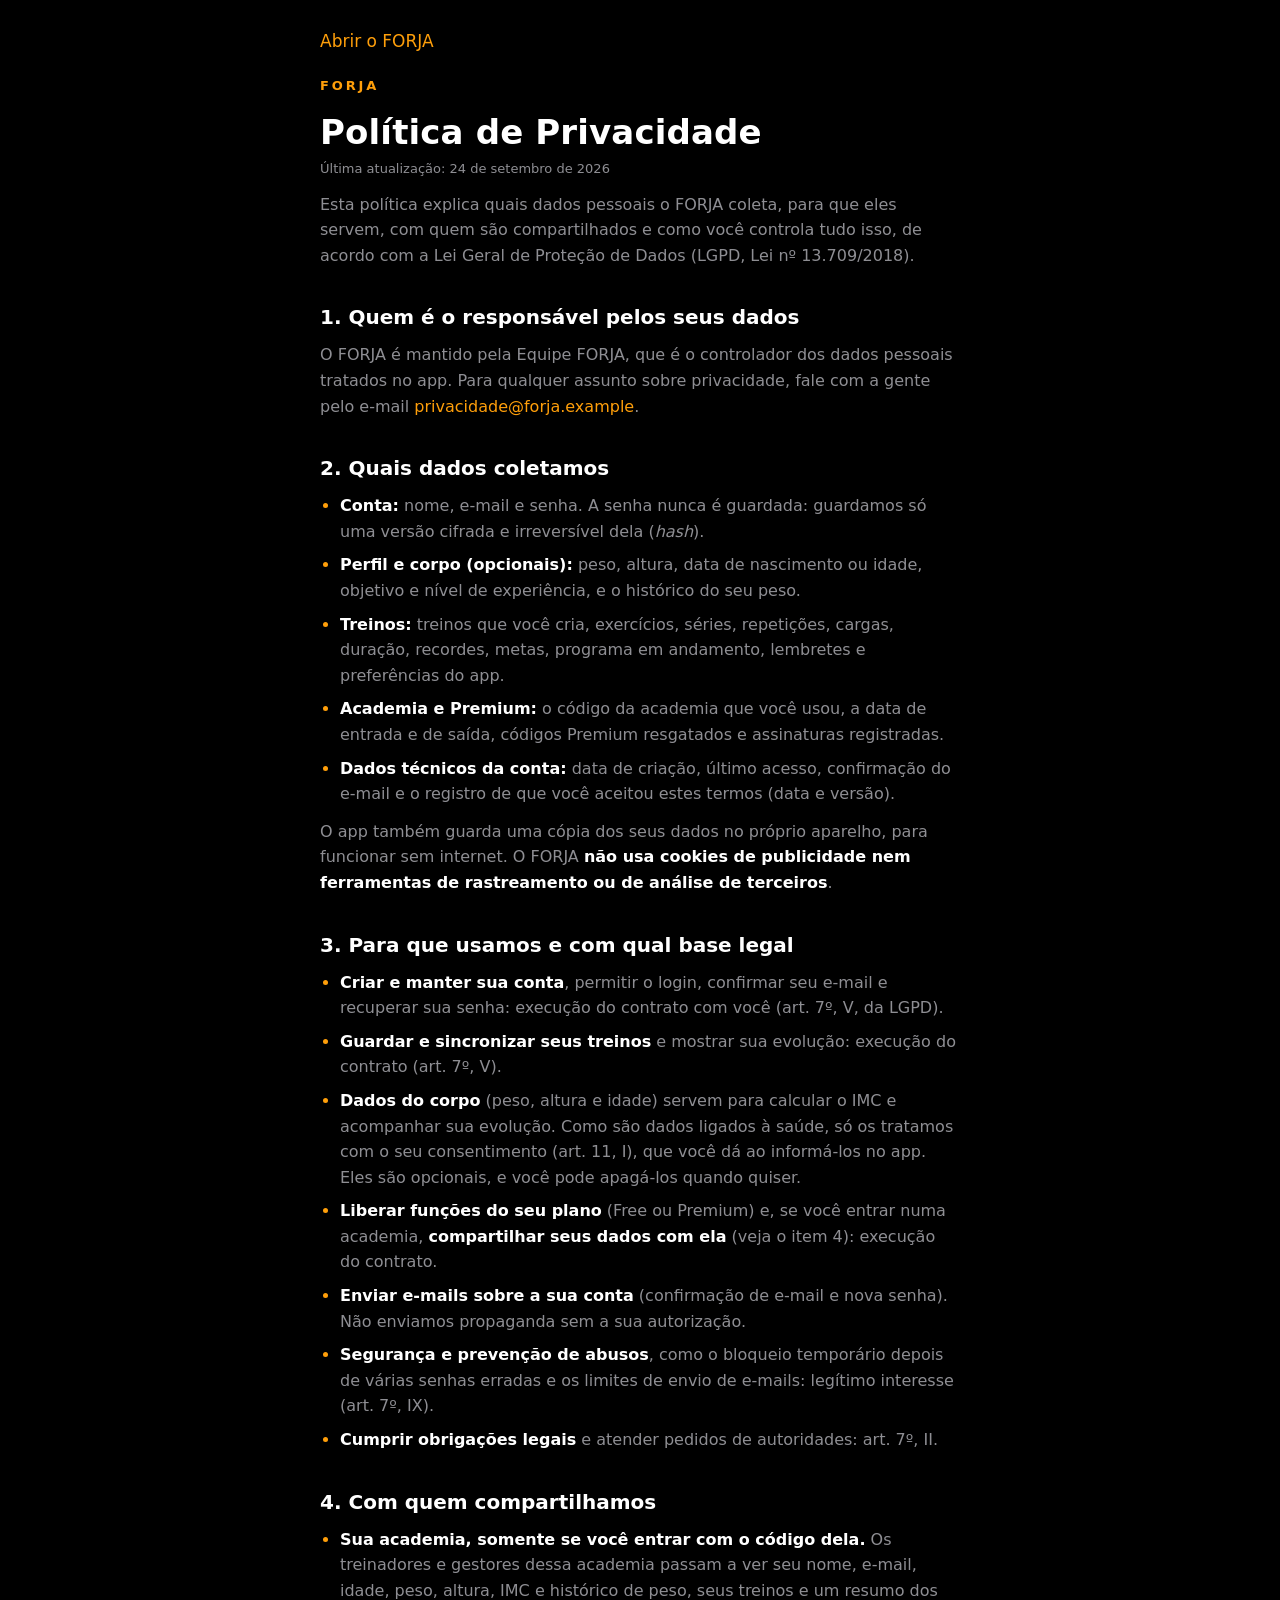
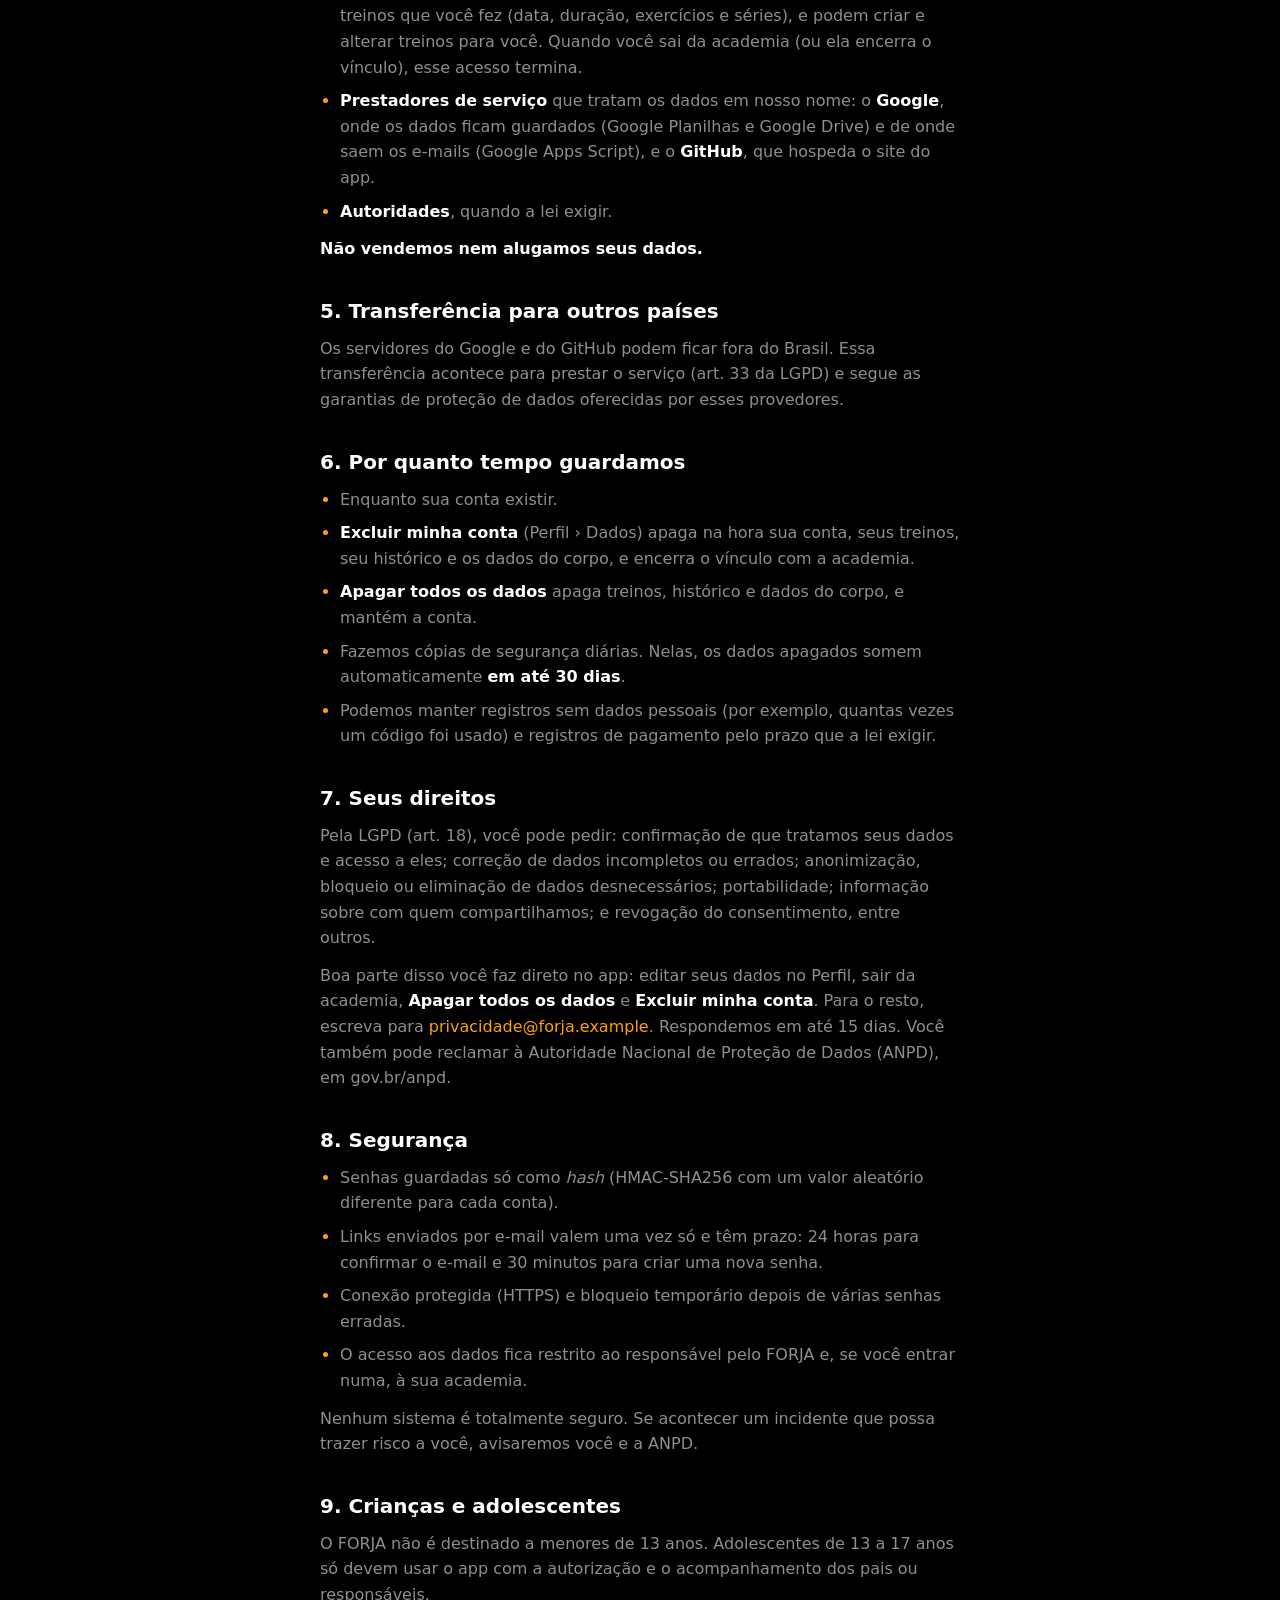
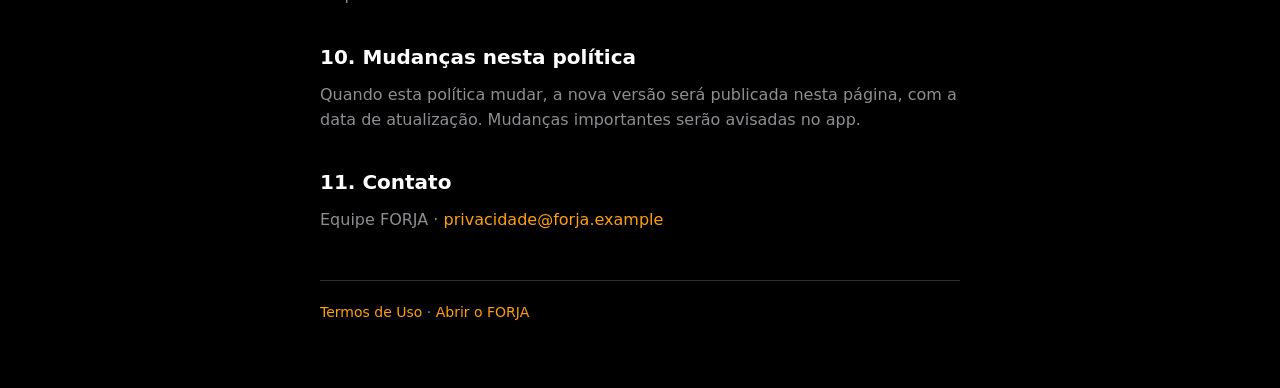
==== commit b7cf9add: "Páginas legais com responsável e e-mail provisórios (PENDENTE) "Equipe FORJA" e privacidade@forja.ex" ====
--- a/privacidade.html
+++ b/privacidade.html
@@ -24,6 +24,13 @@
   <link rel="stylesheet" href="css/base.css?v=20260924c">
 </head>
 <body>
+  <!--
+    ⚠️ PENDENTE (LGPD) — NÃO ESQUECER ANTES DE DIVULGAR O APP
+    "Equipe FORJA" e "privacidade@forja.example" são PROVISÓRIOS, só para a página ficar apresentável.
+    Trocar pelo nome do responsável (pessoa ou razão social + CNPJ) e por um e-mail de contato real,
+    que alguém leia. Procure por "PENDENTE" neste arquivo e em termos.html / privacidade.html.
+    Depois de trocar, atualize "Última atualização" e a constante TERMS_VERSION do Code.gs.
+  -->
   <main class="legal">
     <a class="legal-back" href="./">Abrir o FORJA</a>
     <p class="wordmark t-accent mt-10">FORJA</p>
@@ -33,7 +40,7 @@
     <p>Esta política explica quais dados pessoais o FORJA coleta, para que eles servem, com quem são compartilhados e como você controla tudo isso, de acordo com a Lei Geral de Proteção de Dados (LGPD, Lei nº 13.709/2018).</p>
 
     <h2>1. Quem é o responsável pelos seus dados</h2>
-    <p>O FORJA é mantido por <mark class="legal-todo">[NOME DO RESPONSÁVEL]</mark>, que é o controlador dos dados pessoais tratados no app. Para qualquer assunto sobre privacidade, fale com a gente pelo e-mail <mark class="legal-todo">[E-MAIL DE CONTATO]</mark>.</p>
+    <p>O FORJA é mantido pela Equipe FORJA<!-- PENDENTE: nome provisório (com o nome real: "mantido por Fulano") -->, que é o controlador dos dados pessoais tratados no app. Para qualquer assunto sobre privacidade, fale com a gente pelo e-mail <a href="mailto:privacidade@forja.example">privacidade@forja.example</a><!-- PENDENTE: e-mail provisório -->.</p>
 
     <h2>2. Quais dados coletamos</h2>
     <ul>
@@ -78,7 +85,7 @@
 
     <h2>7. Seus direitos</h2>
     <p>Pela LGPD (art. 18), você pode pedir: confirmação de que tratamos seus dados e acesso a eles; correção de dados incompletos ou errados; anonimização, bloqueio ou eliminação de dados desnecessários; portabilidade; informação sobre com quem compartilhamos; e revogação do consentimento, entre outros.</p>
-    <p>Boa parte disso você faz direto no app: editar seus dados no Perfil, sair da academia, <b>Apagar todos os dados</b> e <b>Excluir minha conta</b>. Para o resto, escreva para <mark class="legal-todo">[E-MAIL DE CONTATO]</mark>. Respondemos em até 15 dias. Você também pode reclamar à Autoridade Nacional de Proteção de Dados (ANPD), em gov.br/anpd.</p>
+    <p>Boa parte disso você faz direto no app: editar seus dados no Perfil, sair da academia, <b>Apagar todos os dados</b> e <b>Excluir minha conta</b>. Para o resto, escreva para <a href="mailto:privacidade@forja.example">privacidade@forja.example</a><!-- PENDENTE: e-mail provisório -->. Respondemos em até 15 dias. Você também pode reclamar à Autoridade Nacional de Proteção de Dados (ANPD), em gov.br/anpd.</p>
 
     <h2>8. Segurança</h2>
     <ul>
@@ -96,7 +103,7 @@
     <p>Quando esta política mudar, a nova versão será publicada nesta página, com a data de atualização. Mudanças importantes serão avisadas no app.</p>
 
     <h2>11. Contato</h2>
-    <p><mark class="legal-todo">[NOME DO RESPONSÁVEL]</mark> · <mark class="legal-todo">[E-MAIL DE CONTATO]</mark></p>
+    <p>Equipe FORJA<!-- PENDENTE: nome provisório --> · <a href="mailto:privacidade@forja.example">privacidade@forja.example</a><!-- PENDENTE: e-mail provisório --></p>
 
     <p class="legal-foot"><a href="termos.html">Termos de Uso</a> · <a href="./">Abrir o FORJA</a></p>
   </main>
--- a/css/style.css
+++ b/css/style.css
@@ -2534,7 +2534,6 @@
 .legal-back { display: inline-flex; align-items: center; min-height: 44px; font-size: 17px; font-weight: 500; }
 .legal-date { margin-top: 8px !important; font-size: 13px; color: var(--text-2); }
 .legal-foot { margin-top: 48px !important; padding-top: 20px; border-top: 0.5px solid var(--sep); font-size: 14px; }
-.legal-todo { background: var(--accent-soft); color: var(--accent); padding: 0 4px; border-radius: 4px; }
 
 /* Instalar o FORJA (passo a passo) */
 .install-steps { display: grid; gap: 18px; padding: 4px 0 8px; }
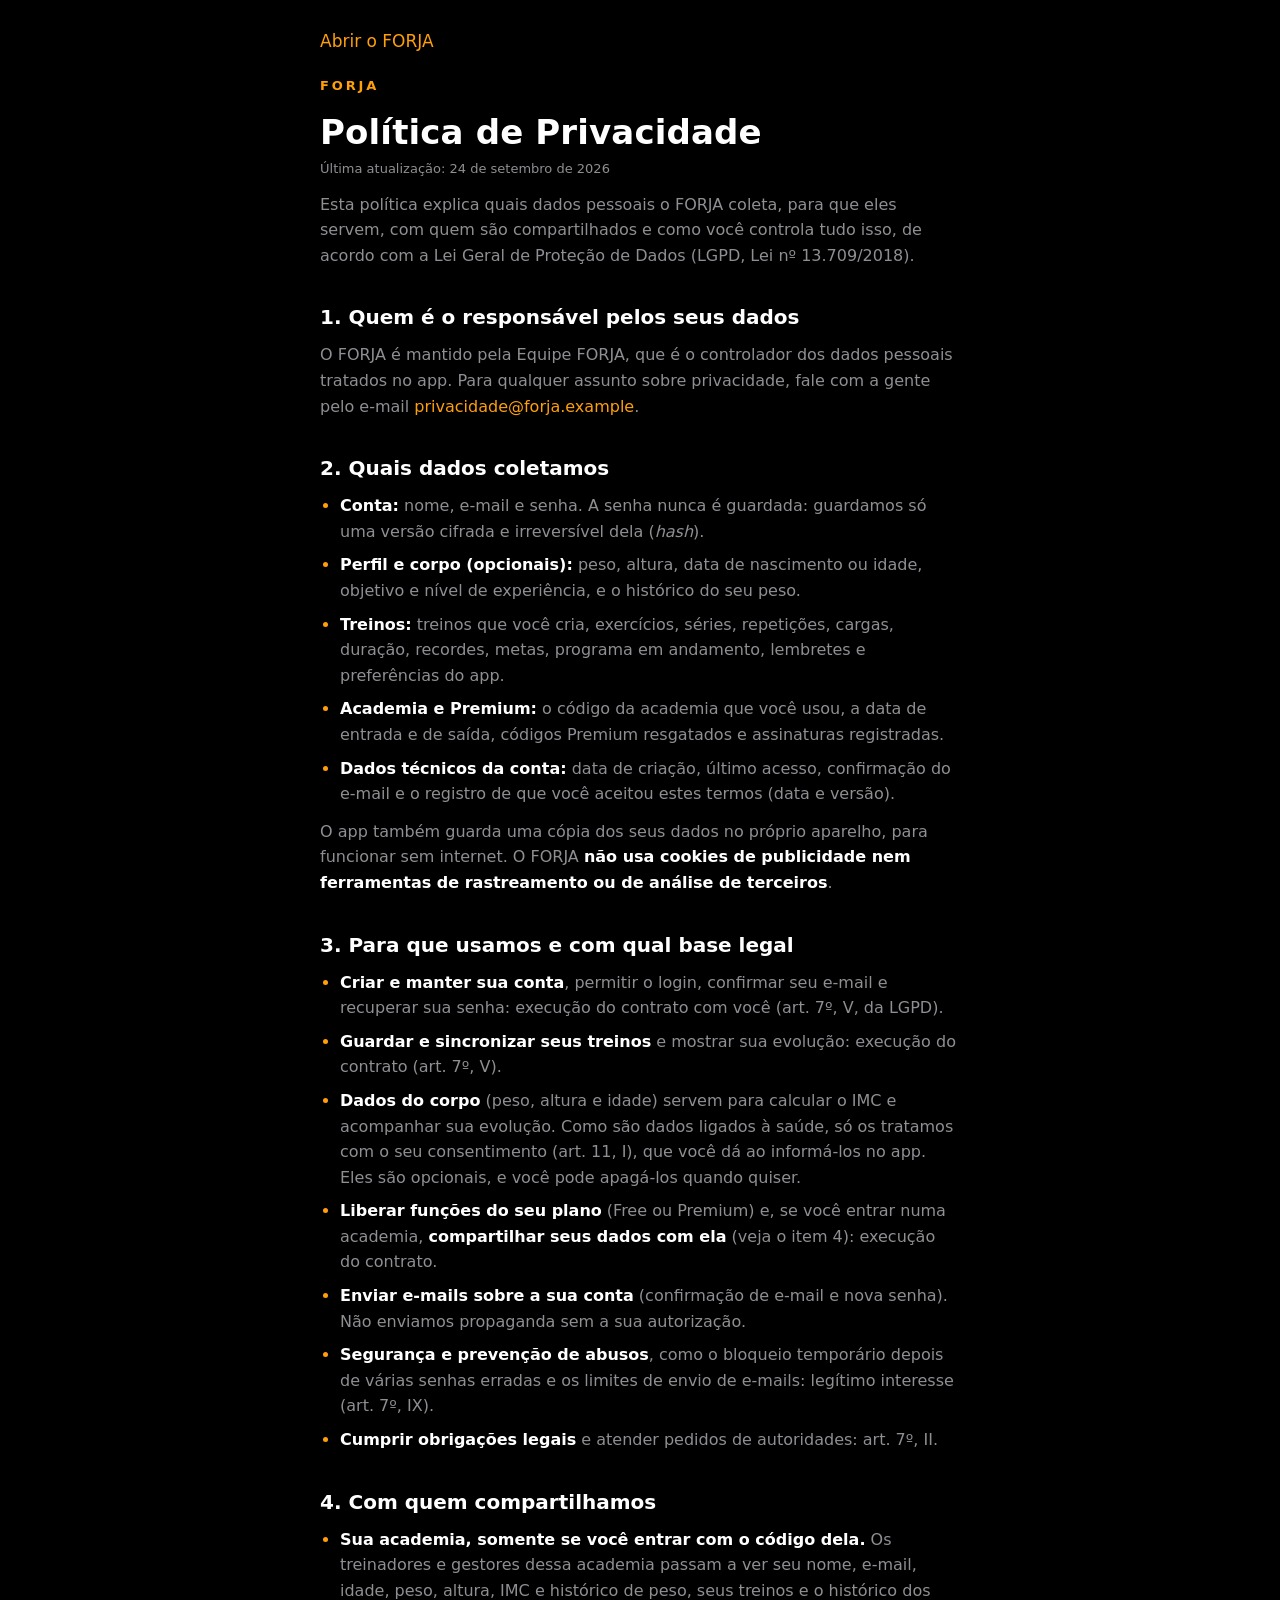
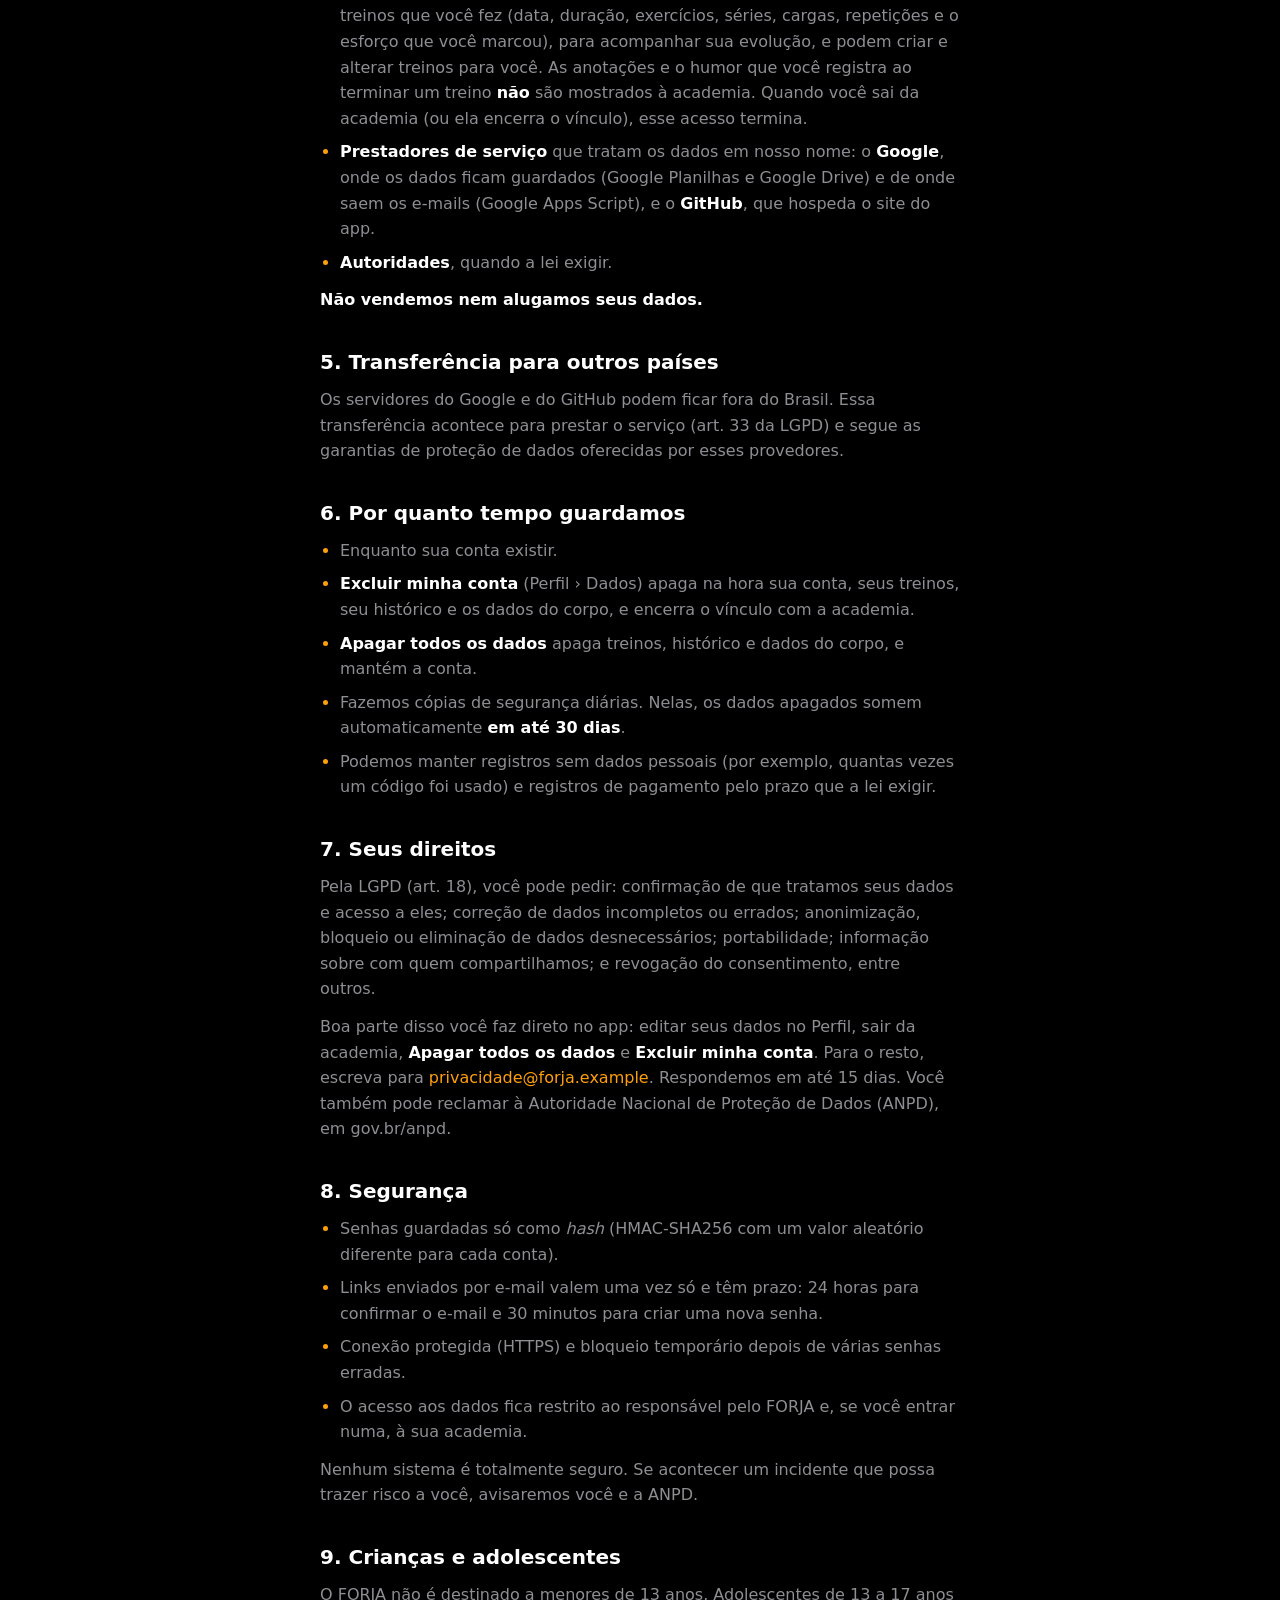
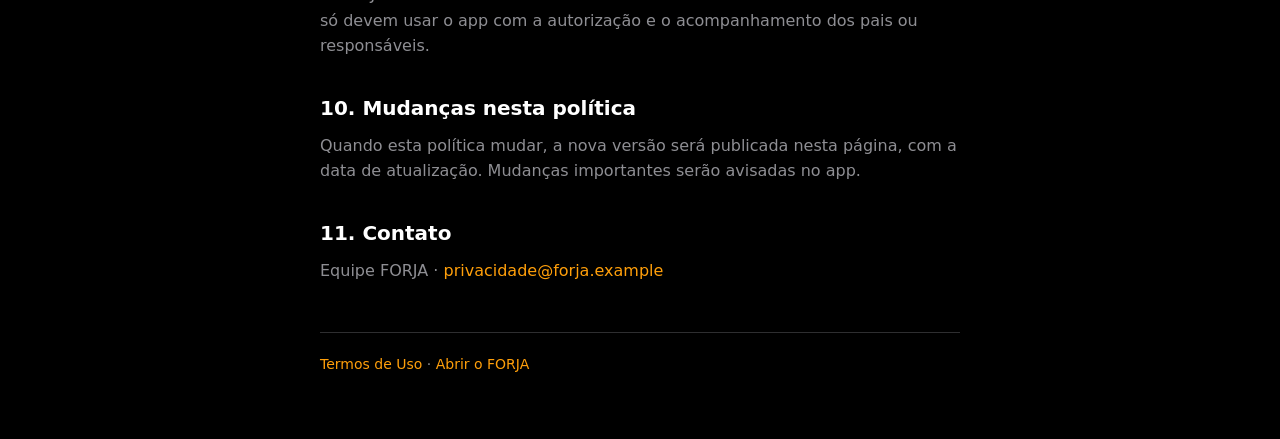
==== commit 58de2a4a: "Painel do aluno no Trainer: análise dos treinos no servidor trainerStudent passa a devolver "analise" ====
--- a/privacidade.html
+++ b/privacidade.html
@@ -20,8 +20,8 @@
       } catch (e) {}
     })();
   </script>
-  <link rel="stylesheet" href="css/style.css?v=20260924c">
-  <link rel="stylesheet" href="css/base.css?v=20260924c">
+  <link rel="stylesheet" href="css/style.css?v=20260924d">
+  <link rel="stylesheet" href="css/base.css?v=20260924d">
 </head>
 <body>
   <!--
@@ -65,7 +65,7 @@
 
     <h2>4. Com quem compartilhamos</h2>
     <ul>
-      <li><b>Sua academia, somente se você entrar com o código dela.</b> Os treinadores e gestores dessa academia passam a ver seu nome, e-mail, idade, peso, altura, IMC e histórico de peso, seus treinos e um resumo dos treinos que você fez (data, duração, exercícios e séries), e podem criar e alterar treinos para você. Quando você sai da academia (ou ela encerra o vínculo), esse acesso termina.</li>
+      <li><b>Sua academia, somente se você entrar com o código dela.</b> Os treinadores e gestores dessa academia passam a ver seu nome, e-mail, idade, peso, altura, IMC e histórico de peso, seus treinos e o histórico dos treinos que você fez (data, duração, exercícios, séries, cargas, repetições e o esforço que você marcou), para acompanhar sua evolução, e podem criar e alterar treinos para você. As anotações e o humor que você registra ao terminar um treino <b>não</b> são mostrados à academia. Quando você sai da academia (ou ela encerra o vínculo), esse acesso termina.</li>
       <li><b>Prestadores de serviço</b> que tratam os dados em nosso nome: o <b>Google</b>, onde os dados ficam guardados (Google Planilhas e Google Drive) e de onde saem os e-mails (Google Apps Script), e o <b>GitHub</b>, que hospeda o site do app.</li>
       <li><b>Autoridades</b>, quando a lei exigir.</li>
     </ul>
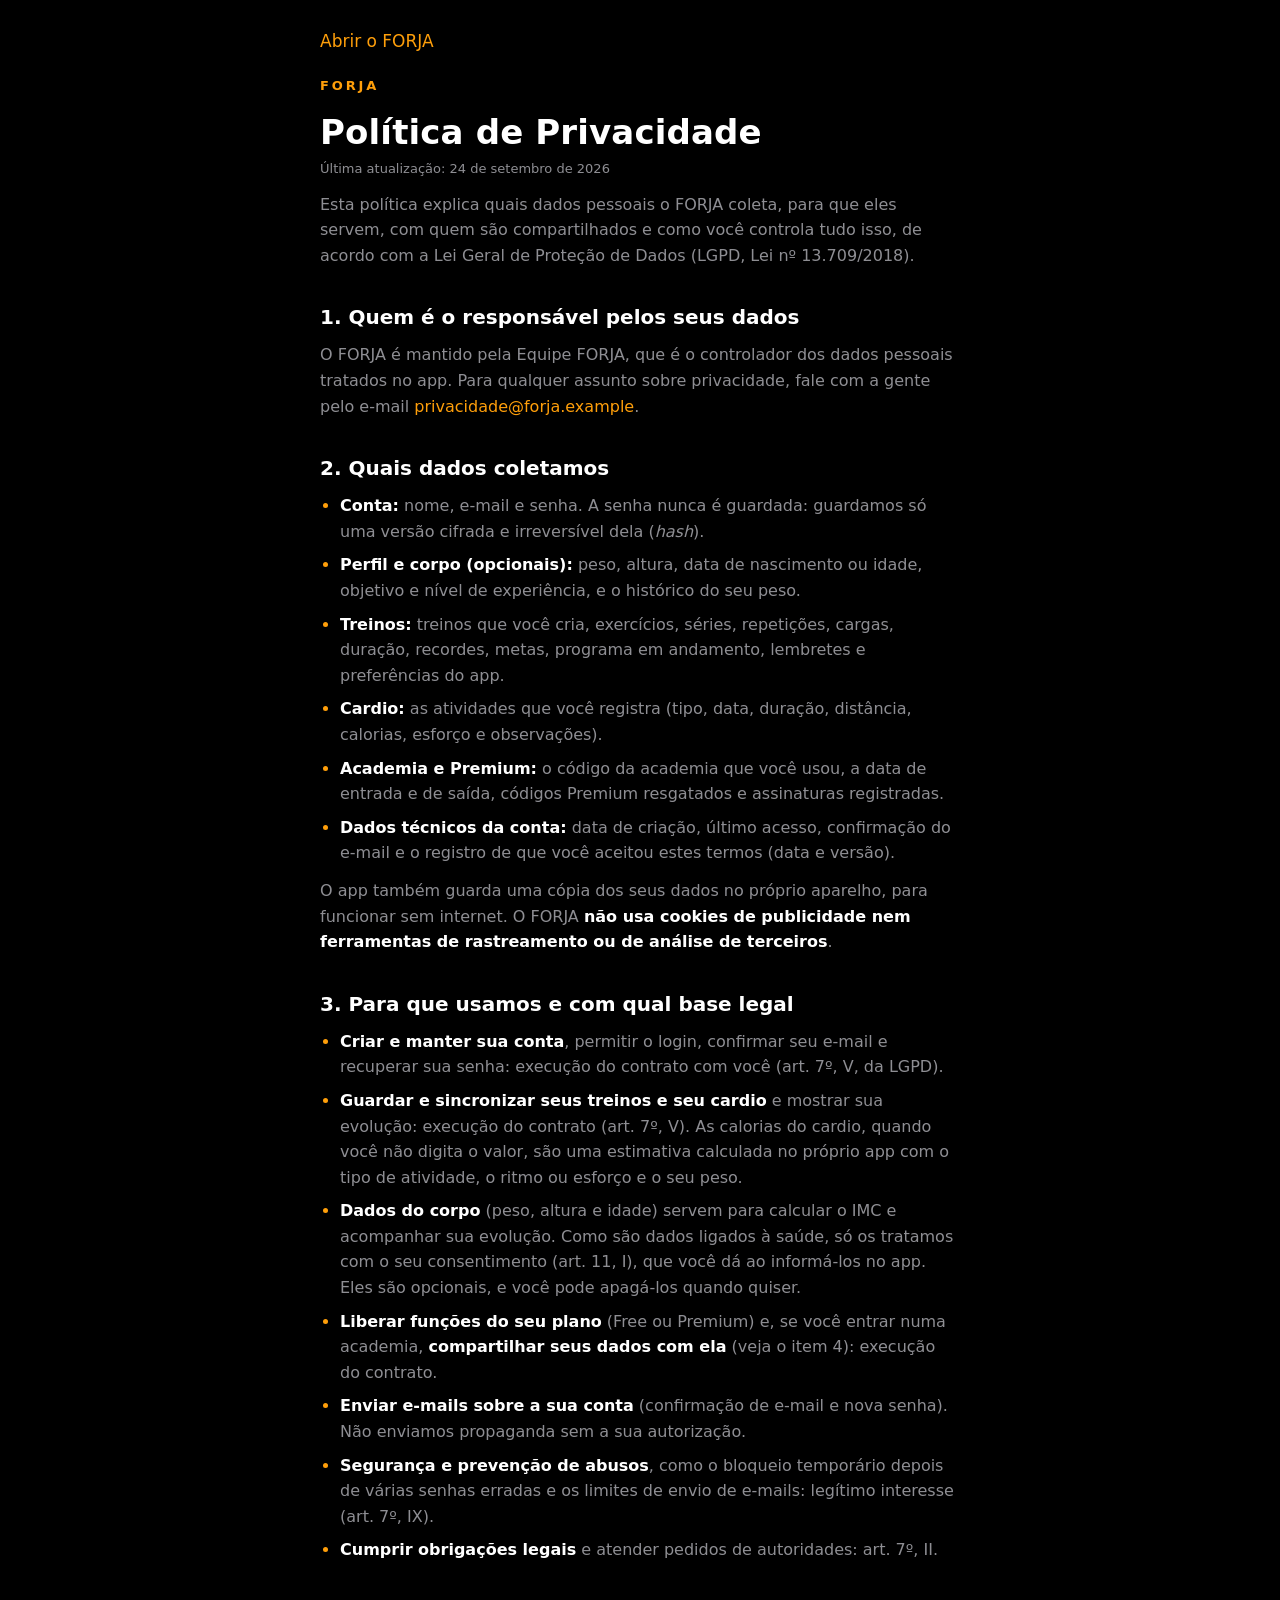
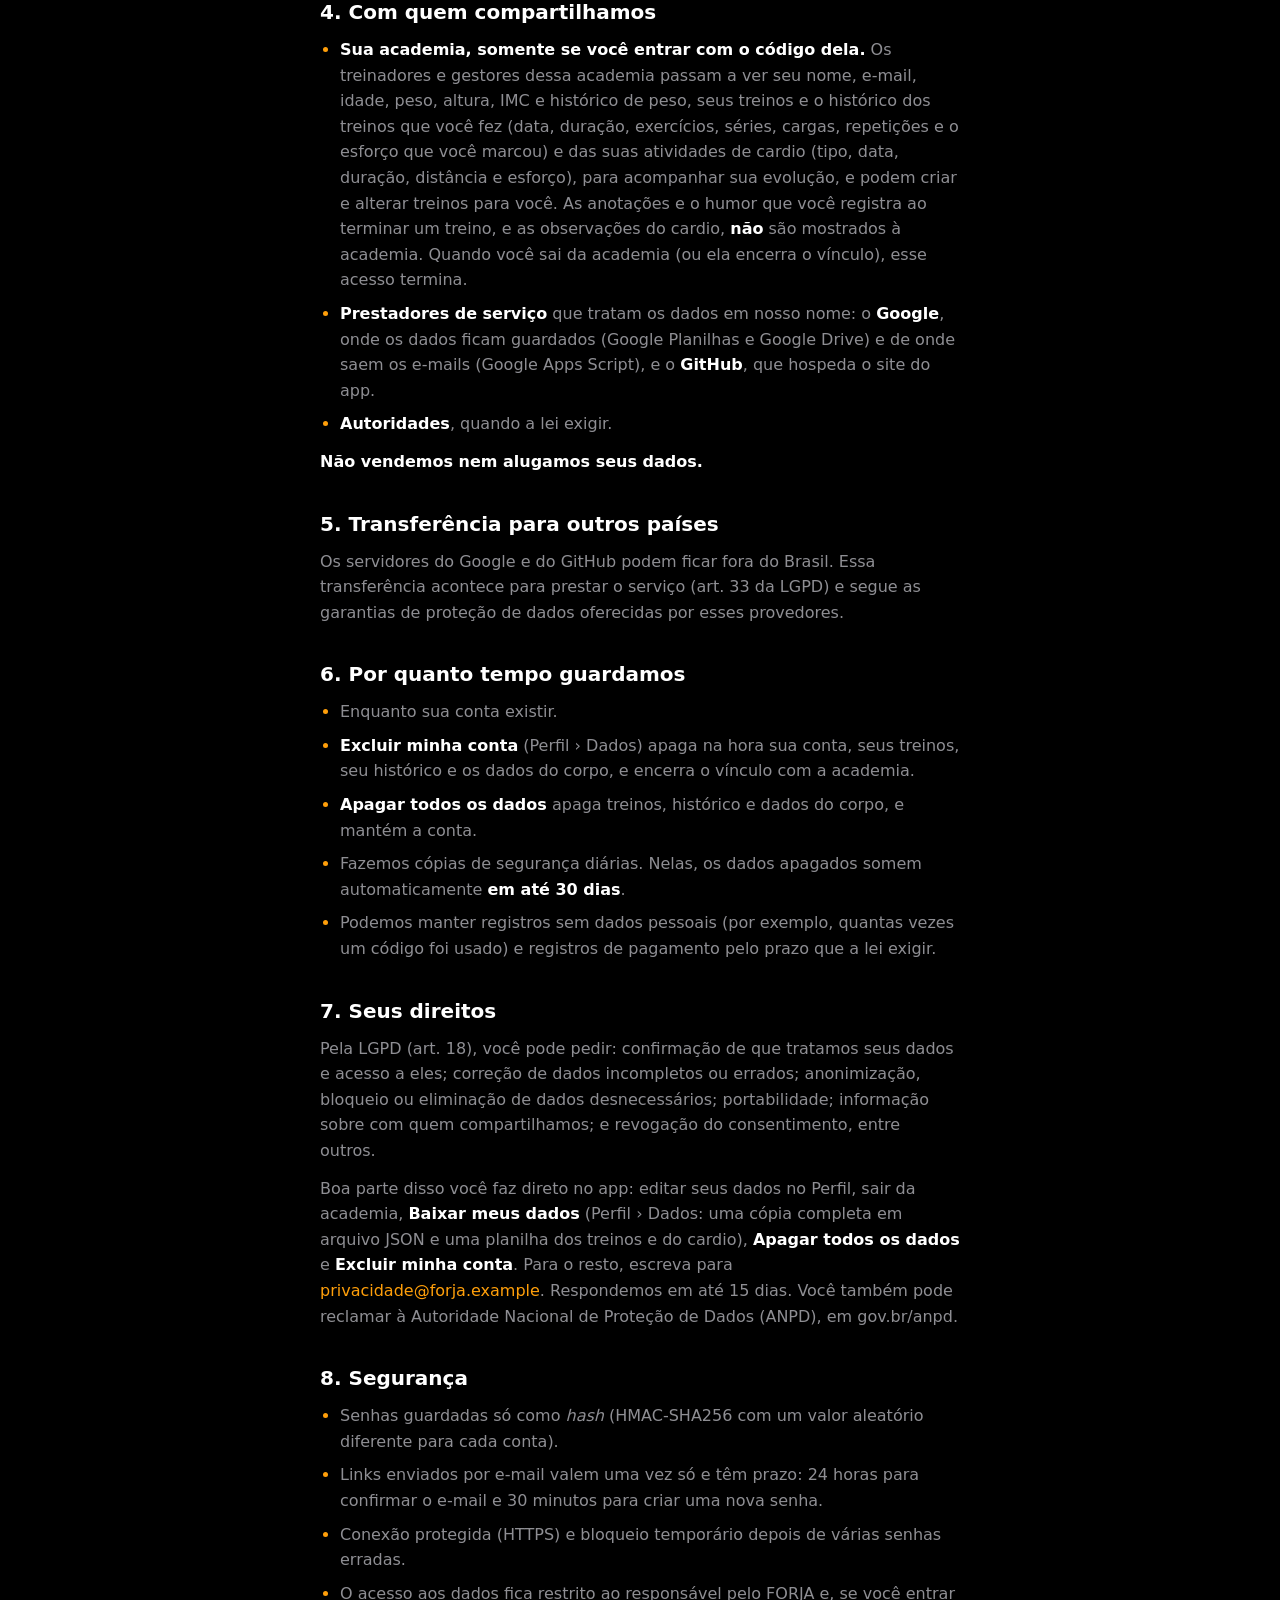
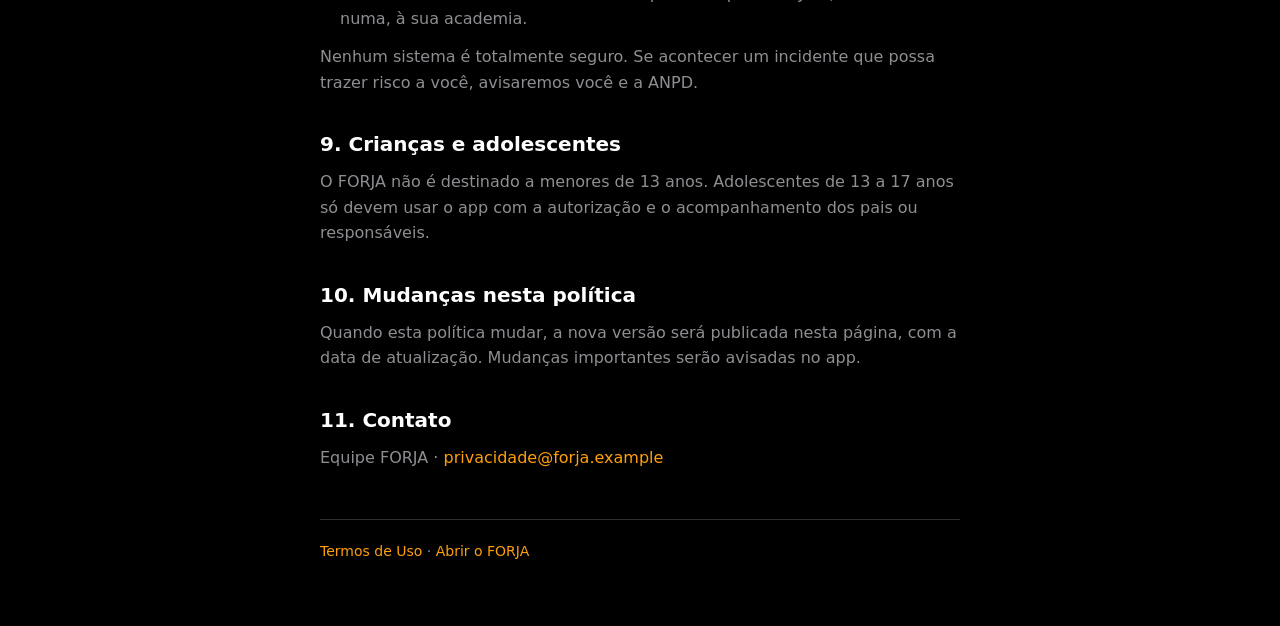
==== commit 65bfb4a8: "Cardio no app e "Baixar meus dados" Cardio (js/cardio.js): - Registro de esteira, corrida, caminhada" ====
--- a/privacidade.html
+++ b/privacidade.html
@@ -20,8 +20,8 @@
       } catch (e) {}
     })();
   </script>
-  <link rel="stylesheet" href="css/style.css?v=20260924d">
-  <link rel="stylesheet" href="css/base.css?v=20260924d">
+  <link rel="stylesheet" href="css/style.css?v=20260924f">
+  <link rel="stylesheet" href="css/base.css?v=20260924f">
 </head>
 <body>
   <!--
@@ -47,6 +47,7 @@
       <li><b>Conta:</b> nome, e-mail e senha. A senha nunca é guardada: guardamos só uma versão cifrada e irreversível dela (<i>hash</i>).</li>
       <li><b>Perfil e corpo (opcionais):</b> peso, altura, data de nascimento ou idade, objetivo e nível de experiência, e o histórico do seu peso.</li>
       <li><b>Treinos:</b> treinos que você cria, exercícios, séries, repetições, cargas, duração, recordes, metas, programa em andamento, lembretes e preferências do app.</li>
+      <li><b>Cardio:</b> as atividades que você registra (tipo, data, duração, distância, calorias, esforço e observações).</li>
       <li><b>Academia e Premium:</b> o código da academia que você usou, a data de entrada e de saída, códigos Premium resgatados e assinaturas registradas.</li>
       <li><b>Dados técnicos da conta:</b> data de criação, último acesso, confirmação do e-mail e o registro de que você aceitou estes termos (data e versão).</li>
     </ul>
@@ -55,7 +56,7 @@
     <h2>3. Para que usamos e com qual base legal</h2>
     <ul>
       <li><b>Criar e manter sua conta</b>, permitir o login, confirmar seu e-mail e recuperar sua senha: execução do contrato com você (art. 7º, V, da LGPD).</li>
-      <li><b>Guardar e sincronizar seus treinos</b> e mostrar sua evolução: execução do contrato (art. 7º, V).</li>
+      <li><b>Guardar e sincronizar seus treinos e seu cardio</b> e mostrar sua evolução: execução do contrato (art. 7º, V). As calorias do cardio, quando você não digita o valor, são uma estimativa calculada no próprio app com o tipo de atividade, o ritmo ou esforço e o seu peso.</li>
       <li><b>Dados do corpo</b> (peso, altura e idade) servem para calcular o IMC e acompanhar sua evolução. Como são dados ligados à saúde, só os tratamos com o seu consentimento (art. 11, I), que você dá ao informá-los no app. Eles são opcionais, e você pode apagá-los quando quiser.</li>
       <li><b>Liberar funções do seu plano</b> (Free ou Premium) e, se você entrar numa academia, <b>compartilhar seus dados com ela</b> (veja o item 4): execução do contrato.</li>
       <li><b>Enviar e-mails sobre a sua conta</b> (confirmação de e-mail e nova senha). Não enviamos propaganda sem a sua autorização.</li>
@@ -65,7 +66,7 @@
 
     <h2>4. Com quem compartilhamos</h2>
     <ul>
-      <li><b>Sua academia, somente se você entrar com o código dela.</b> Os treinadores e gestores dessa academia passam a ver seu nome, e-mail, idade, peso, altura, IMC e histórico de peso, seus treinos e o histórico dos treinos que você fez (data, duração, exercícios, séries, cargas, repetições e o esforço que você marcou), para acompanhar sua evolução, e podem criar e alterar treinos para você. As anotações e o humor que você registra ao terminar um treino <b>não</b> são mostrados à academia. Quando você sai da academia (ou ela encerra o vínculo), esse acesso termina.</li>
+      <li><b>Sua academia, somente se você entrar com o código dela.</b> Os treinadores e gestores dessa academia passam a ver seu nome, e-mail, idade, peso, altura, IMC e histórico de peso, seus treinos e o histórico dos treinos que você fez (data, duração, exercícios, séries, cargas, repetições e o esforço que você marcou) e das suas atividades de cardio (tipo, data, duração, distância e esforço), para acompanhar sua evolução, e podem criar e alterar treinos para você. As anotações e o humor que você registra ao terminar um treino, e as observações do cardio, <b>não</b> são mostrados à academia. Quando você sai da academia (ou ela encerra o vínculo), esse acesso termina.</li>
       <li><b>Prestadores de serviço</b> que tratam os dados em nosso nome: o <b>Google</b>, onde os dados ficam guardados (Google Planilhas e Google Drive) e de onde saem os e-mails (Google Apps Script), e o <b>GitHub</b>, que hospeda o site do app.</li>
       <li><b>Autoridades</b>, quando a lei exigir.</li>
     </ul>
@@ -85,7 +86,7 @@
 
     <h2>7. Seus direitos</h2>
     <p>Pela LGPD (art. 18), você pode pedir: confirmação de que tratamos seus dados e acesso a eles; correção de dados incompletos ou errados; anonimização, bloqueio ou eliminação de dados desnecessários; portabilidade; informação sobre com quem compartilhamos; e revogação do consentimento, entre outros.</p>
-    <p>Boa parte disso você faz direto no app: editar seus dados no Perfil, sair da academia, <b>Apagar todos os dados</b> e <b>Excluir minha conta</b>. Para o resto, escreva para <a href="mailto:privacidade@forja.example">privacidade@forja.example</a><!-- PENDENTE: e-mail provisório -->. Respondemos em até 15 dias. Você também pode reclamar à Autoridade Nacional de Proteção de Dados (ANPD), em gov.br/anpd.</p>
+    <p>Boa parte disso você faz direto no app: editar seus dados no Perfil, sair da academia, <b>Baixar meus dados</b> (Perfil › Dados: uma cópia completa em arquivo JSON e uma planilha dos treinos e do cardio), <b>Apagar todos os dados</b> e <b>Excluir minha conta</b>. Para o resto, escreva para <a href="mailto:privacidade@forja.example">privacidade@forja.example</a><!-- PENDENTE: e-mail provisório -->. Respondemos em até 15 dias. Você também pode reclamar à Autoridade Nacional de Proteção de Dados (ANPD), em gov.br/anpd.</p>
 
     <h2>8. Segurança</h2>
     <ul>
--- a/css/style.css
+++ b/css/style.css
@@ -66,6 +66,7 @@
   --danger: #FF453A;
   --success: #30D158;
   --blue: #0A84FF; --green: #30D158; --red: #FF453A; --purple: #BF5AF2; --pink: #FF375F;
+  --cardio: #FF375F; --cardio-ink: #FF6482;   /* cardio: preenchimento e texto (texto mais claro para ler no escuro) */
   --indigo: #5E5CE6; --teal: #40C8E0; --yellow: #FFD60A; --gray: #8E8E93; --orange: #FF9F0A;
   color-scheme: dark;
 }
@@ -105,6 +106,7 @@
   --danger: #FF3B30;
   --success: #34C759;
   --blue: #007AFF; --green: #34C759; --red: #FF3B30; --purple: #AF52DE; --pink: #FF2D55;
+  --cardio: #FF2D55; --cardio-ink: #C8003A;   /* texto escurecido para ler bem sobre branco */
   --indigo: #5856D6; --teal: #30B0C7; --yellow: #FFCC00; --gray: #8E8E93; --orange: #FF9500;
   color-scheme: light;
 }
@@ -3060,3 +3062,53 @@
   .hero-foot .btn { padding-left: 16px; padding-right: 16px; }
 }
 .nudge-icon.is-accent { background: var(--accent-soft); color: var(--accent); }
+
+/* ==========================================================================
+   Cardio (cardio.js) — rosa, a cor de "coração" do iOS, para separar do laranja da musculação
+   ========================================================================== */
+.hist-date.is-cardio { --tint: var(--cardio); }
+.cardio-kind { display: inline-flex; align-items: center; gap: 3px; margin-left: 8px; font-size: 12px; font-weight: 600; letter-spacing: normal; color: var(--cardio-ink); vertical-align: 1px; }
+.nudge-icon.is-cardio { background: var(--cardio); color: #fff; }
+.empty-icon.is-cardio { color: var(--cardio); }
+[data-go="progress/cardio"] .row-icon { --ic: var(--cardio); }
+[data-action="export"] .row-icon { color: var(--accent); }
+.cal-day.is-cardio i { background: var(--cardio); }
+.cal-session.is-cardio { --tint: var(--cardio); }
+.kpi-approx { font-size: 0.55em; font-weight: 600; color: var(--text-2); margin-right: 3px; }
+
+/* Home: "Cardio esta semana" — o cartão inteiro abre a tela; o botão registra */
+.cardio-home { padding-right: 10px; }
+.cardio-home-main { display: flex; align-items: center; gap: 12px; flex: 1; min-width: 0; text-align: left; color: var(--text); }
+.cardio-home-main:active { opacity: 0.6; }
+.cardio-home .row-sub { white-space: nowrap; overflow: hidden; text-overflow: ellipsis; }
+.nudge.cardio-home .btn-sm { background: color-mix(in srgb, var(--cardio) 16%, transparent); color: var(--cardio-ink); }
+
+/* Evolução: resumo do período */
+.cardio-card { display: flex; align-items: center; gap: 12px; padding: 16px 16px 16px 18px; }
+.cardio-card-main { display: block; flex: 1; min-width: 0; text-align: left; color: var(--text); }
+.cardio-card-main:active { opacity: 0.6; }
+.cardio-card .chart-headline { margin: 2px 0 4px; }
+.cardio-card-period { display: block; font-size: 13px; color: var(--text-2); }
+.cardio-card-facts { display: block; font-size: 14px; line-height: 1.35; color: var(--text-2); }
+.cardio-card .btn-sm { flex: none; background: color-mix(in srgb, var(--cardio) 16%, transparent); color: var(--cardio-ink); }
+
+/* Formulário */
+.cardio-live { min-height: 18px; margin: 8px 4px 0; font-size: 14px; font-weight: 600; color: var(--cardio-ink); }
+.cardio-live:empty { min-height: 0; margin: 0; }
+
+/* Tela de cardio */
+.cardio-act-top { display: flex; align-items: baseline; justify-content: space-between; gap: 12px; }
+.cardio-act-top .row-title { min-width: 0; }
+.cardio-act .meter { width: 100%; }
+.chart[data-chart="cardio"] .ch-bar { fill: var(--cardio); }
+.cardio-act .meter > span { background: var(--cardio); }
+.cardio-act .meter { background: color-mix(in srgb, var(--cardio) 16%, var(--surface-2)); }
+.cardio-bests { display: grid; grid-template-columns: minmax(0, 1fr); gap: 12px; }
+@media (min-width: 560px) { .cardio-bests { grid-template-columns: repeat(2, minmax(0, 1fr)); } }
+.cardio-best { padding: 16px 18px; }
+.cardio-best-name { display: flex; align-items: baseline; justify-content: space-between; gap: 8px; font-size: 17px; font-weight: 600; }
+.cardio-best-list { display: grid; gap: 12px; margin-top: 14px; }
+.cardio-best-list > div { display: grid; grid-template-columns: minmax(0, 1fr) auto; grid-template-areas: "label value" "date value"; column-gap: 12px; align-items: center; }
+.cardio-best-list dt { grid-area: label; font-size: 14px; color: var(--text-2); }
+.cardio-best-list dd.num { grid-area: value; font-size: 18px; font-weight: 700; letter-spacing: -0.01em; text-align: right; }
+.cardio-best-date { grid-area: date; font-size: 12px; color: var(--text-3); }
